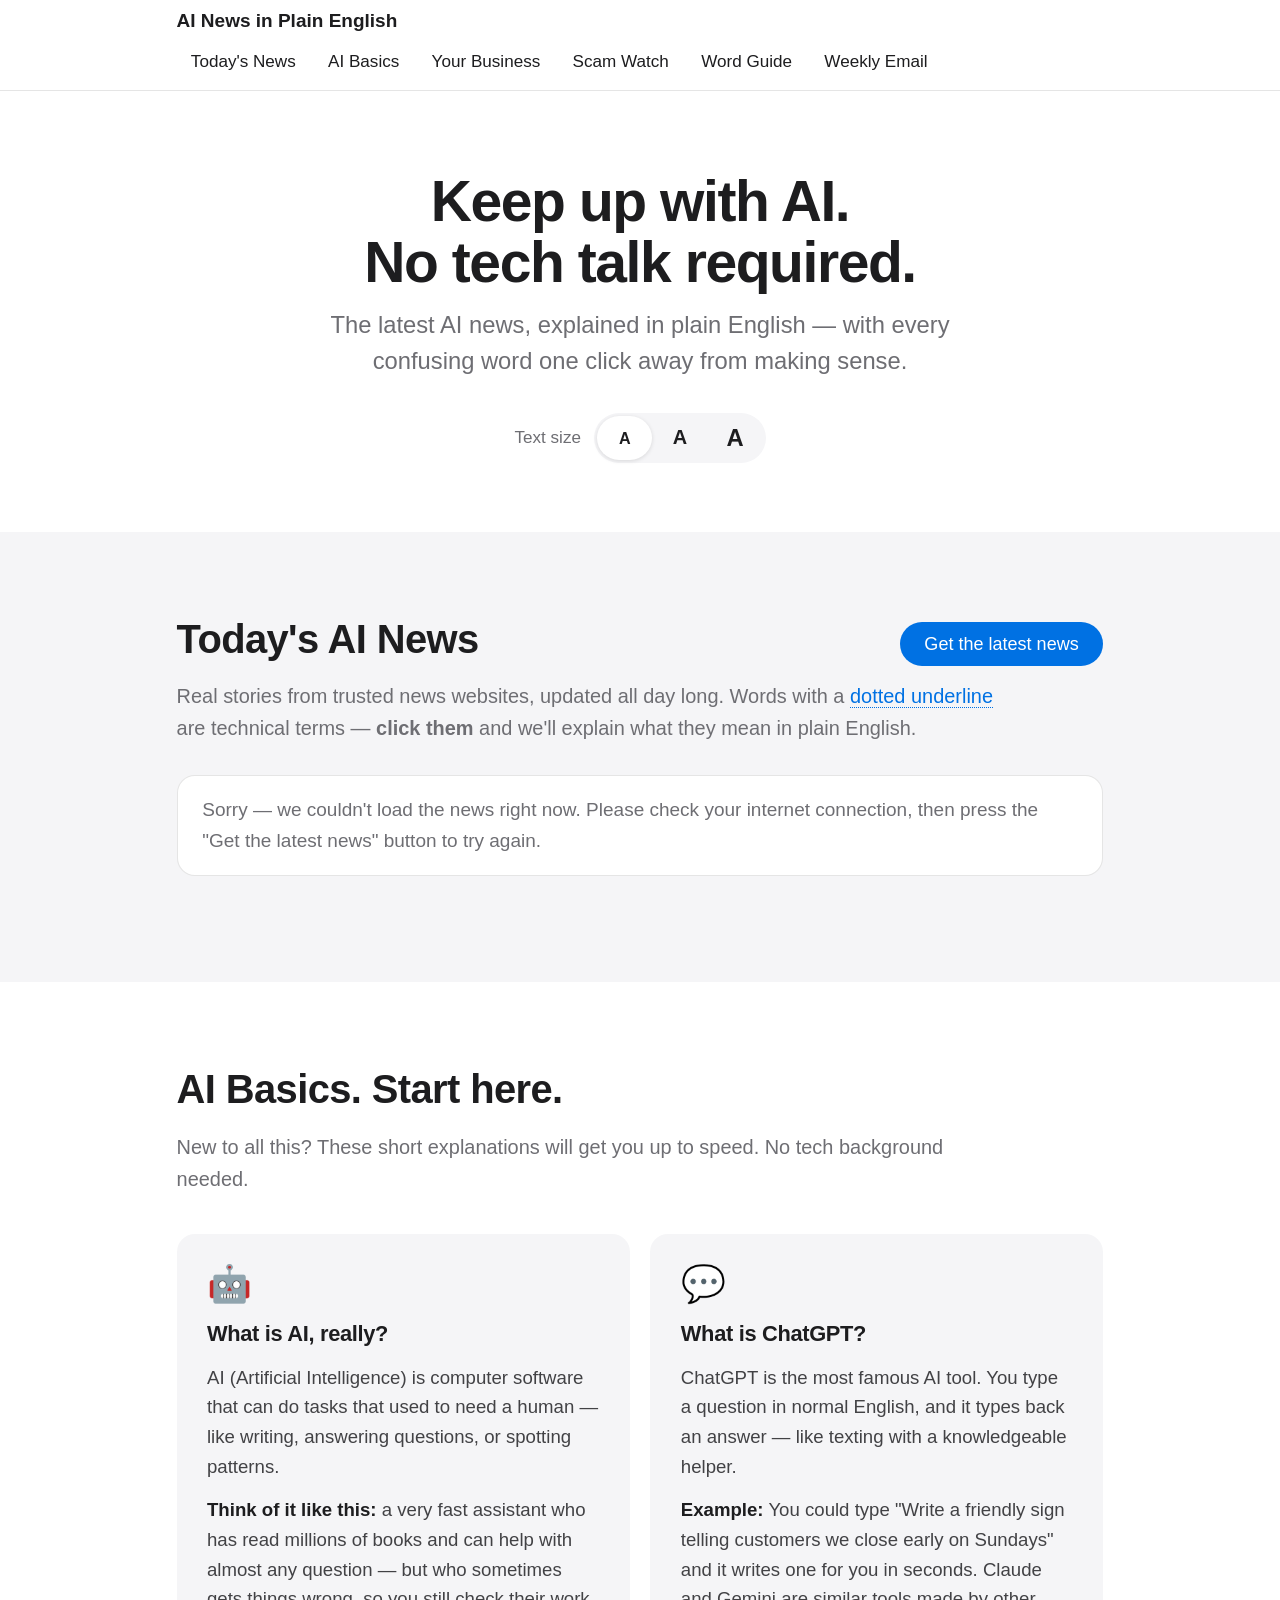
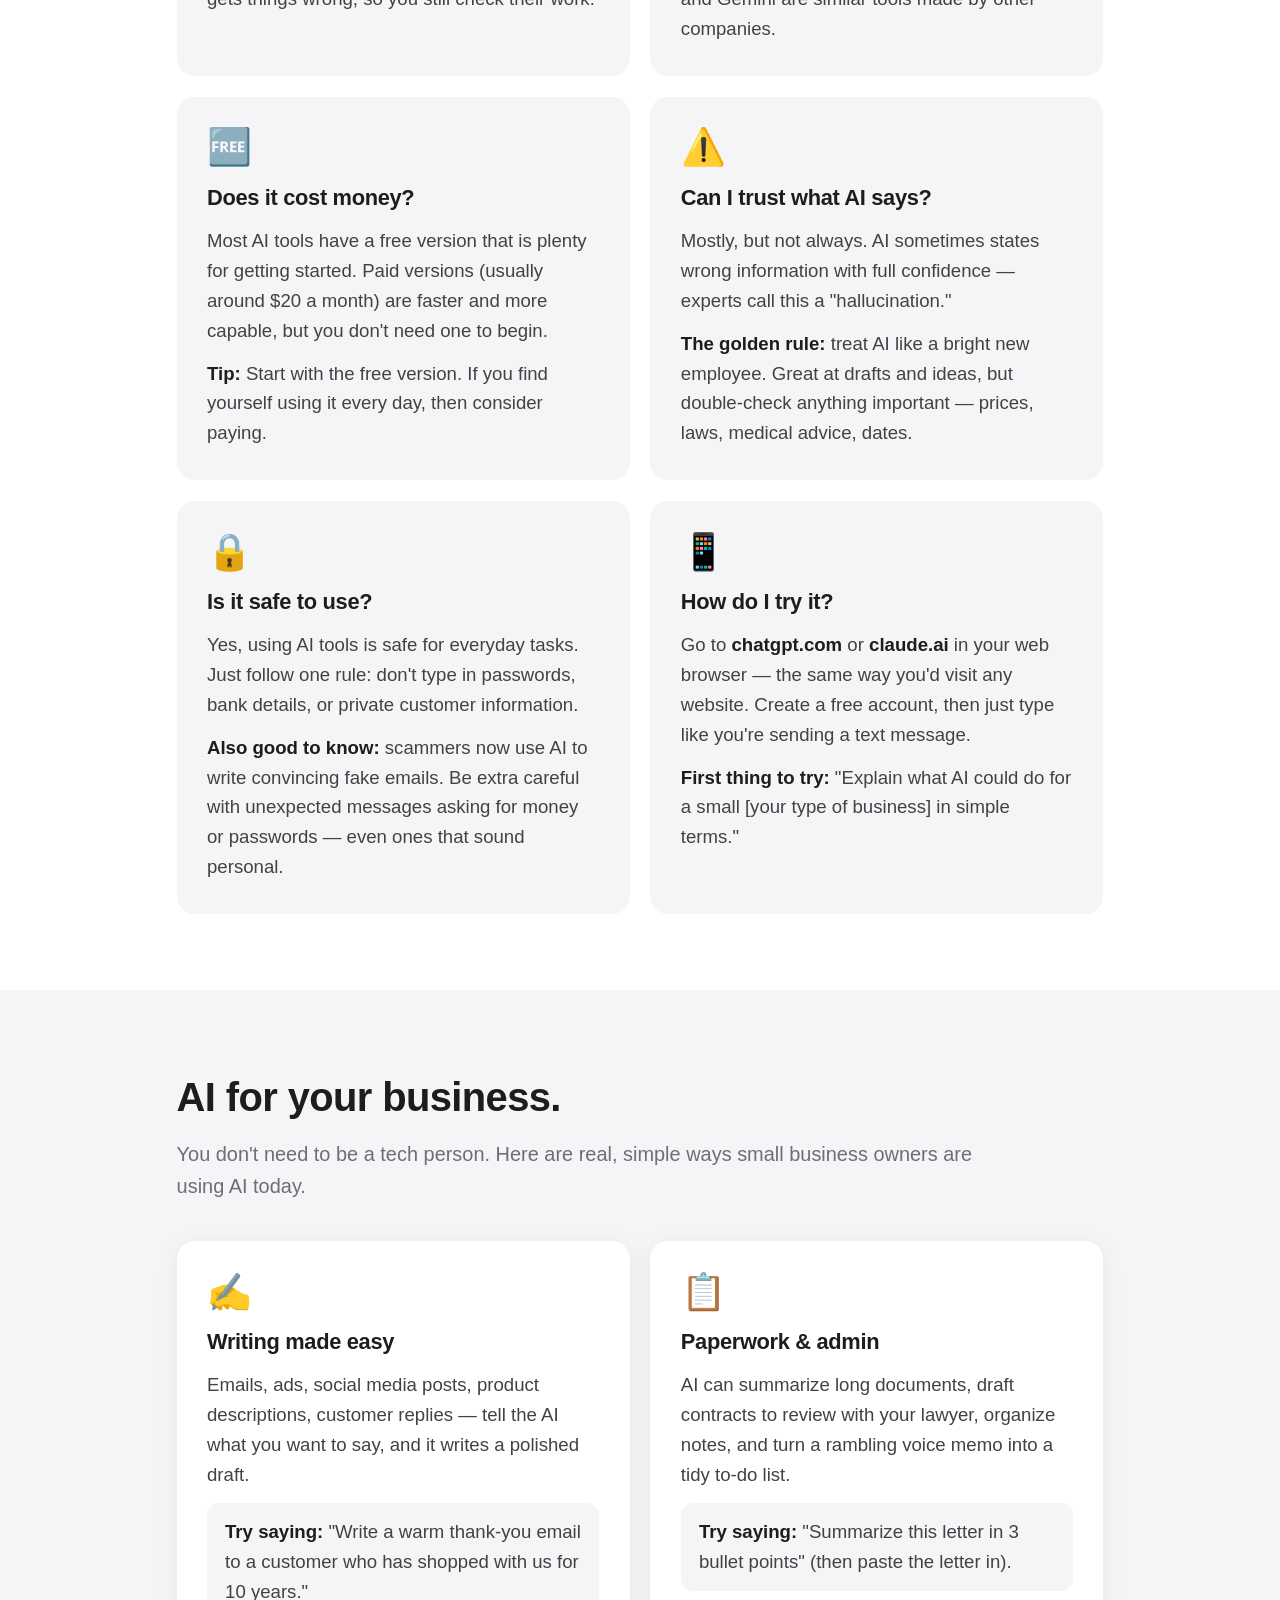
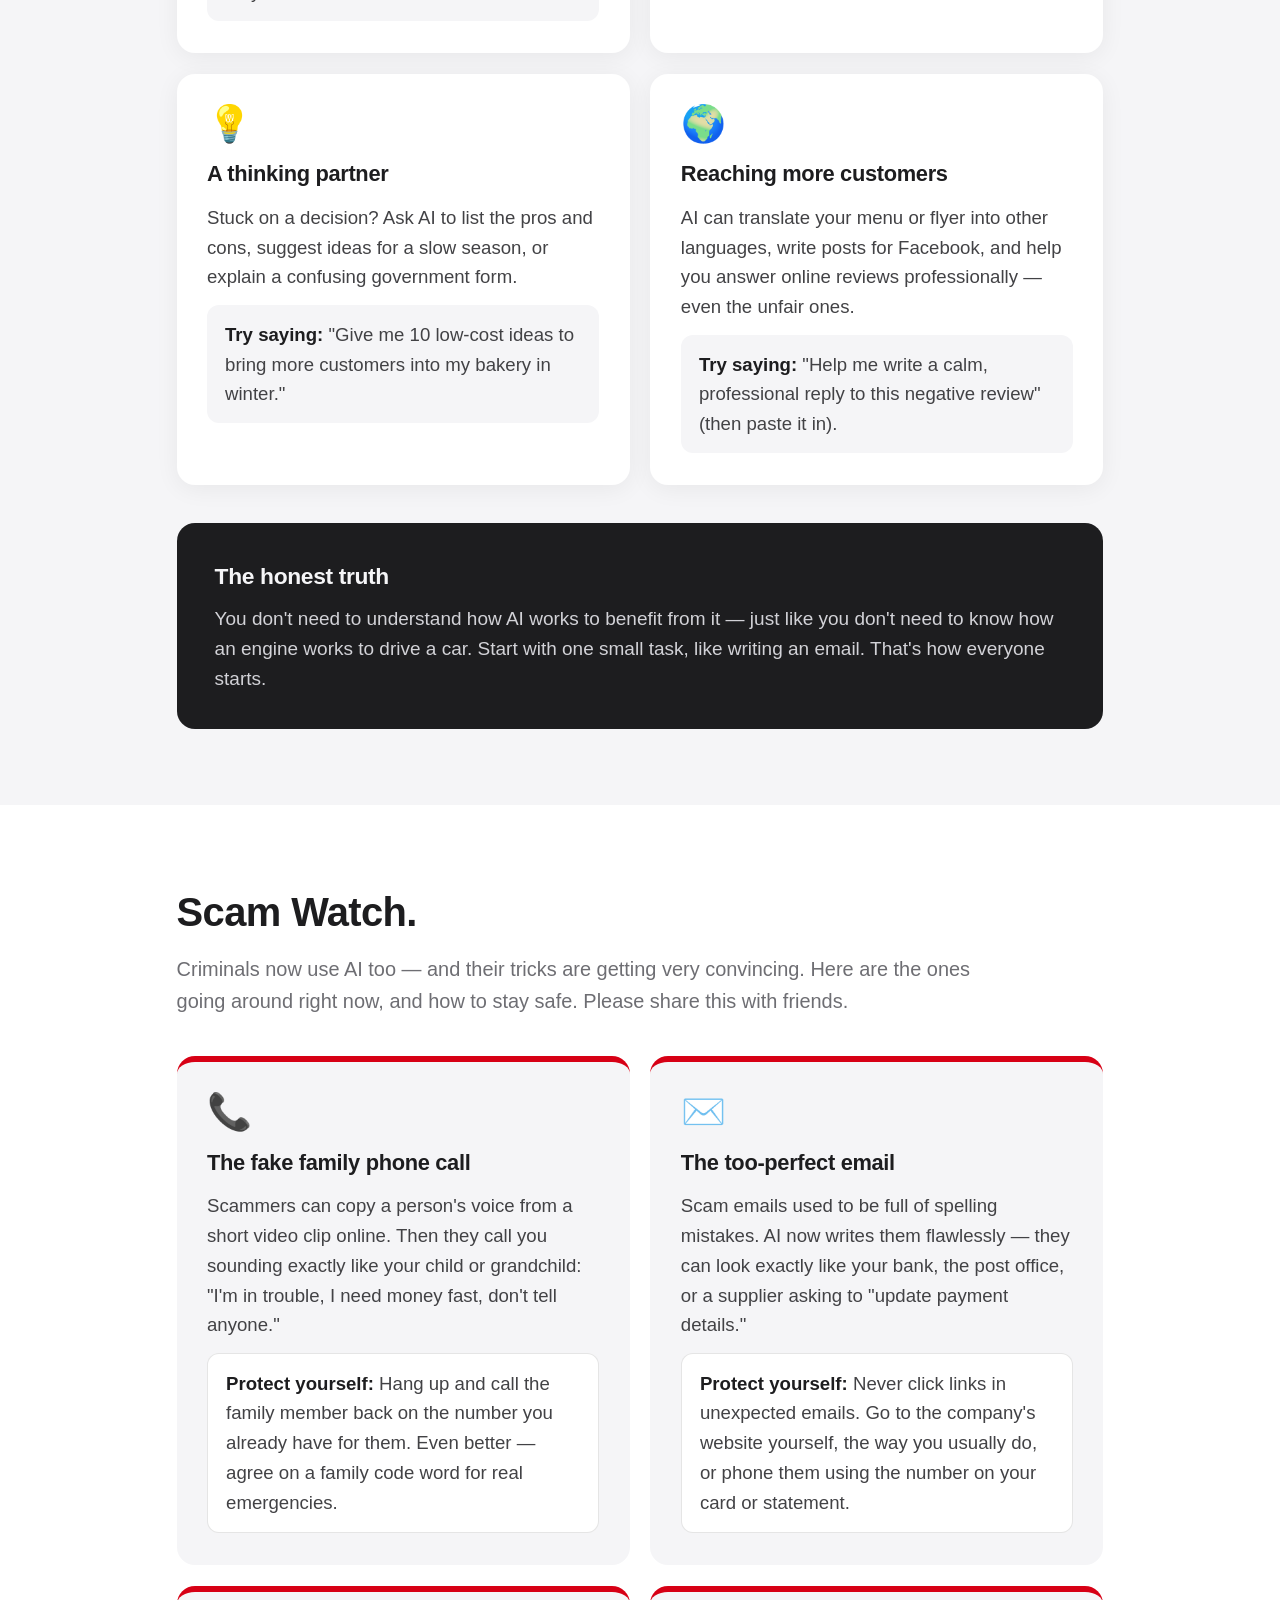
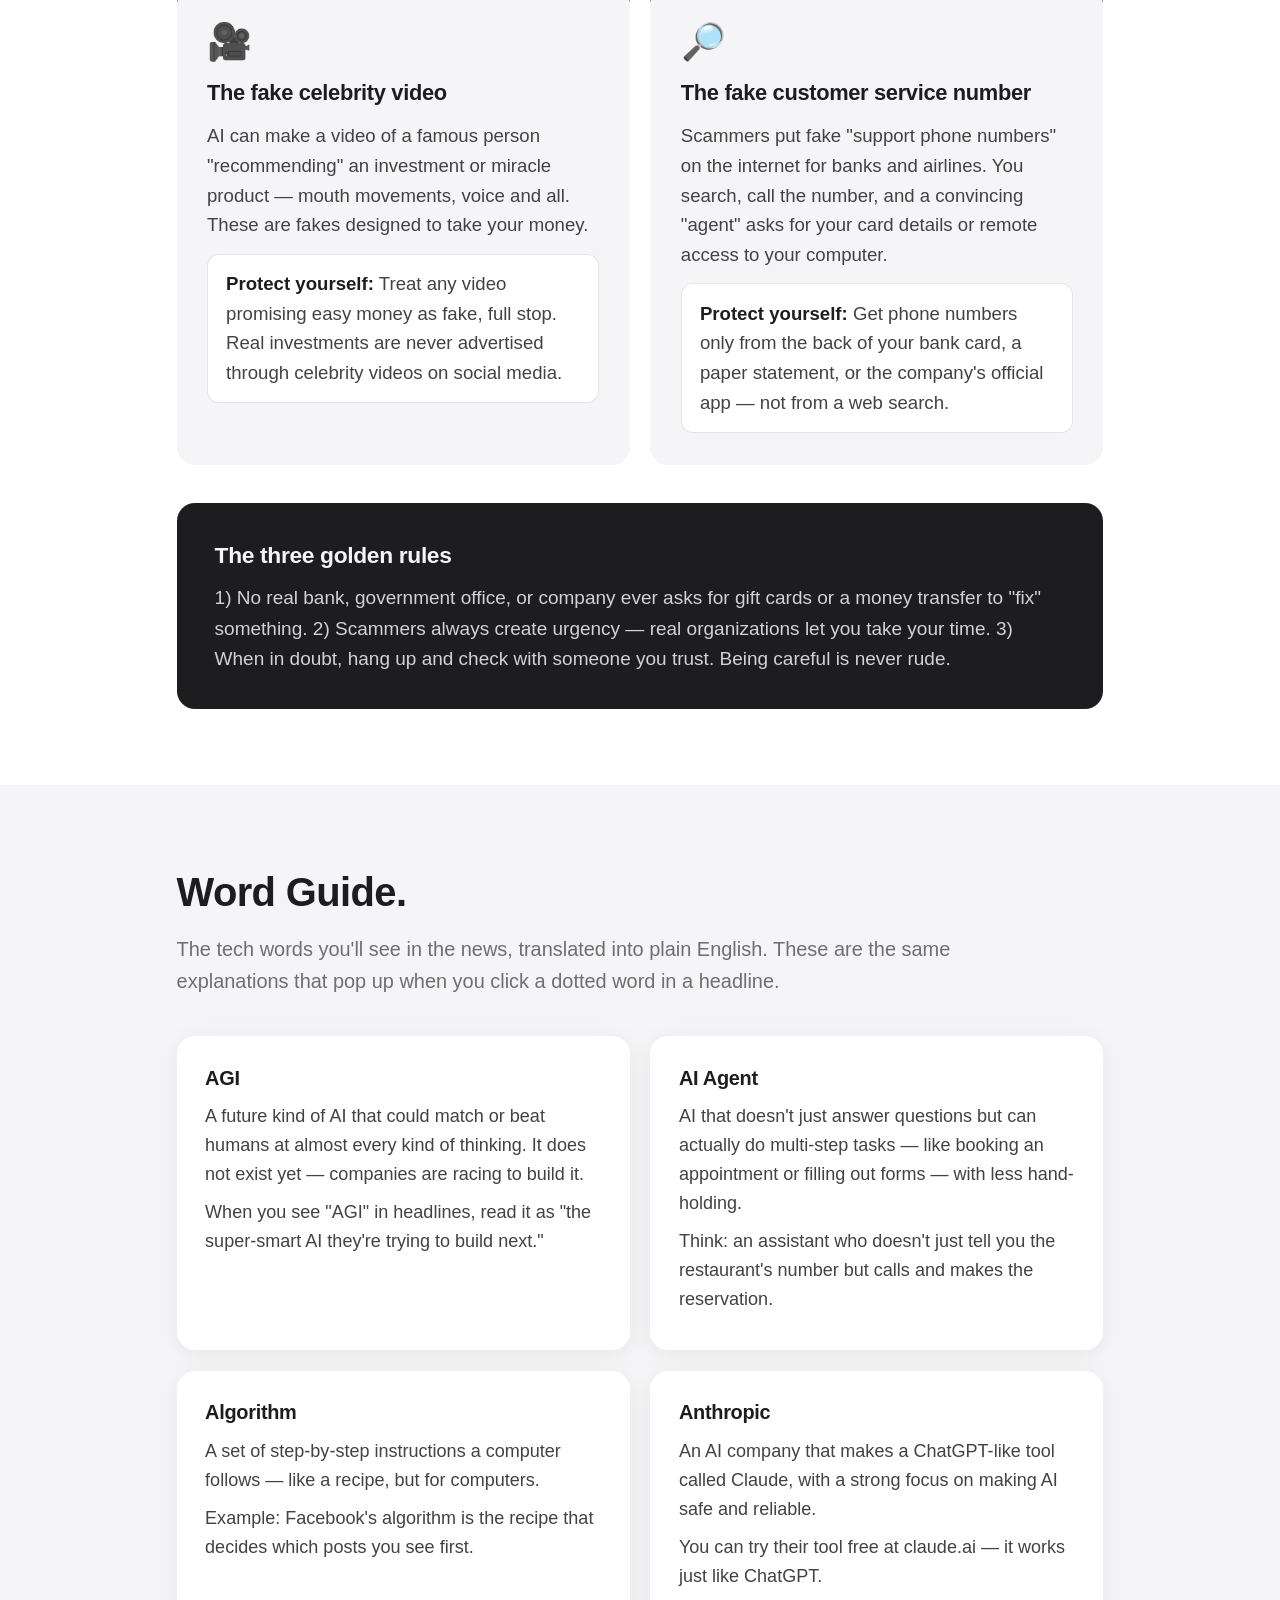
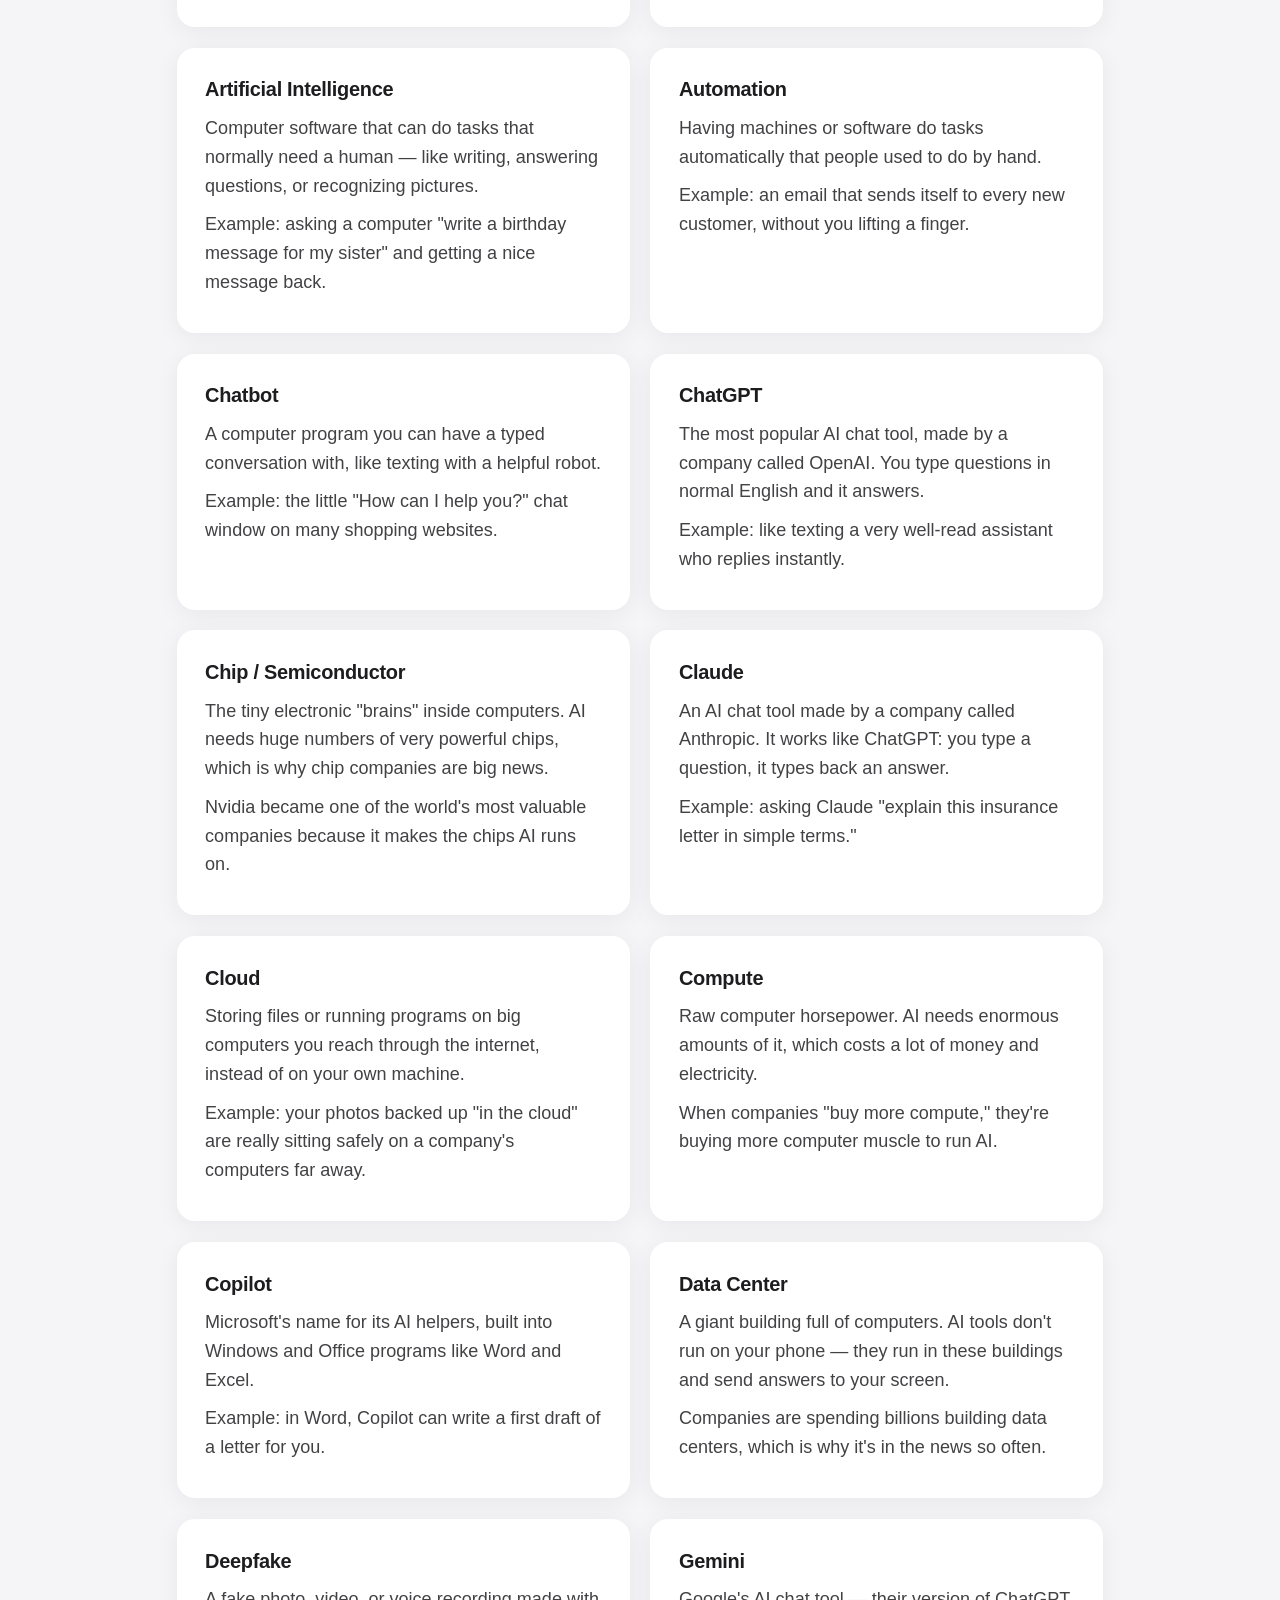
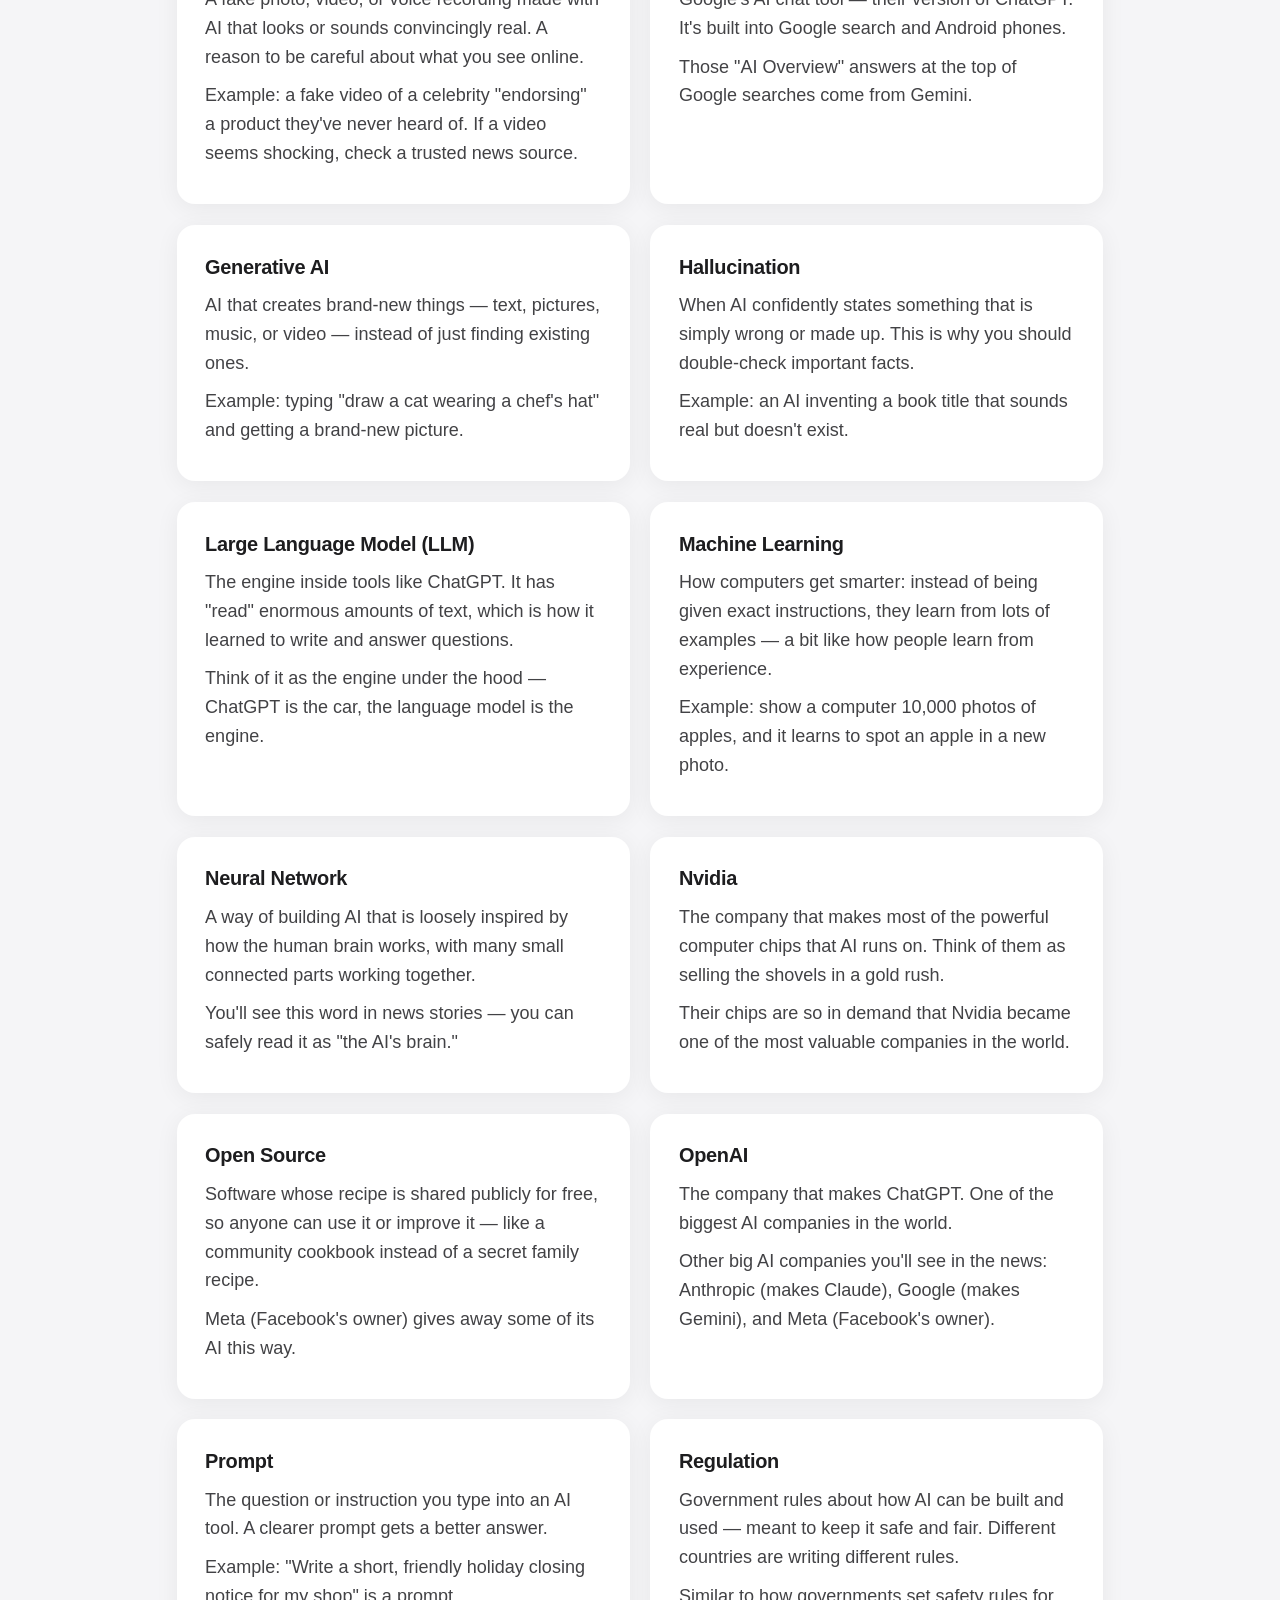
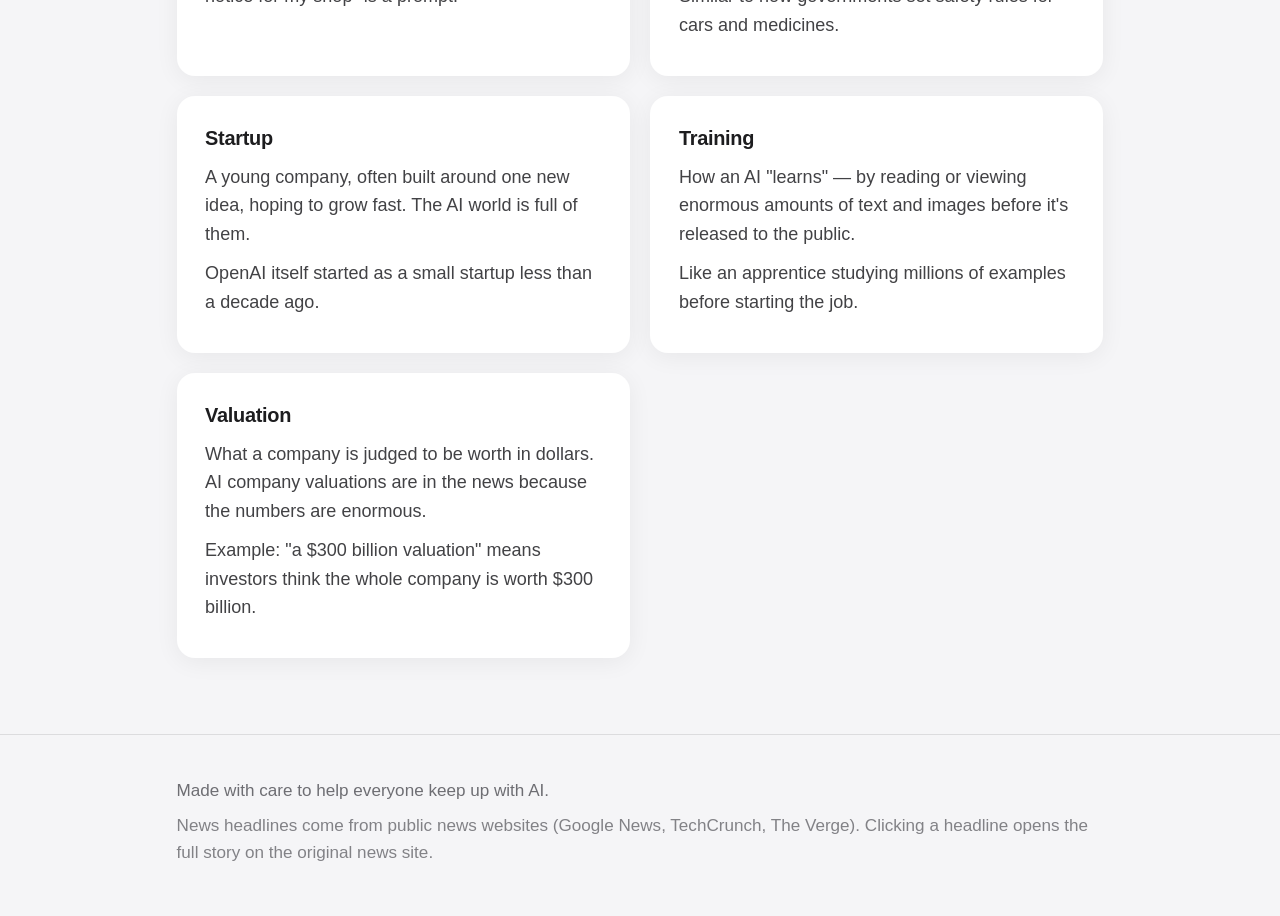
==== index.html @ d705ced8 "AI News in Plain English — initial site Plain-English AI news site for non-technical readers: live h" ====
<!DOCTYPE html>
<html lang="en">
<head>
  <meta charset="UTF-8">
  <meta name="viewport" content="width=device-width, initial-scale=1.0">
  <title>AI News in Plain English</title>
  <meta name="description" content="The latest AI news explained in simple, everyday language — made for people who are new to technology.">
  <meta name="theme-color" content="#0071e3">
  <link rel="manifest" href="manifest.json">
  <link rel="apple-touch-icon" href="icon-180.png">
  <link rel="icon" type="image/png" href="icon-192.png">
  <link rel="stylesheet" href="styles.css">
</head>
<body>

  <nav class="site-nav" aria-label="Main sections">
    <div class="container nav-inner">
      <a class="nav-brand" href="index.html">AI News in Plain English</a>
      <div class="nav-links">
        <a href="#news">Today's News</a>
        <a href="#basics">AI Basics</a>
        <a href="#business">Your Business</a>
        <a href="#scams">Scam Watch</a>
        <a href="#glossary">Word Guide</a>
        <a href="digest.html">Weekly Email</a>
      </div>
    </div>
  </nav>

  <header class="hero">
    <div class="container">
      <h1>Keep up with AI.<br>No tech talk required.</h1>
      <p class="hero-sub">The latest AI news, explained in plain English — with every confusing word one click away from making sense.</p>
      <div class="text-size-control" role="group" aria-label="Text size">
        <span class="text-size-label">Text size</span>
        <span class="size-segment">
          <button type="button" data-size="normal" class="size-btn active">A</button>
          <button type="button" data-size="large" class="size-btn size-btn-large">A</button>
          <button type="button" data-size="xlarge" class="size-btn size-btn-xlarge">A</button>
        </span>
      </div>
    </div>
  </header>

  <main>

    <!-- ===================== NEWS ===================== -->
    <section id="news" class="section section-alt">
      <div class="container">
        <div class="section-heading">
          <h2>Today's AI News</h2>
          <button type="button" id="refresh-btn" class="btn">Get the latest news</button>
        </div>
        <p class="section-intro">
          Real stories from trusted news websites, updated all day long.
          Words with a <span class="jargon-demo">dotted&nbsp;underline</span> are technical terms —
          <strong>click them</strong> and we'll explain what they mean in plain English.
        </p>
        <div id="category-filters" class="filter-bar" hidden>
          <span class="filter-label">Show me:</span>
          <button type="button" data-cat="all" class="filter-btn active">Everything</button>
          <button type="button" data-cat="business" class="filter-btn">Money &amp; Business</button>
          <button type="button" data-cat="gadgets" class="filter-btn">Gadgets &amp; Apps</button>
          <button type="button" data-cat="safety" class="filter-btn">Safety &amp; Rules</button>
        </div>
        <div id="news-status" class="news-status">Loading the latest news for you…</div>
        <div id="news-list" class="news-list"></div>
        <p id="filter-empty" class="filter-empty" hidden>No stories in this group right now — check back later, or press "Everything".</p>
      </div>
    </section>

    <!-- ===================== BASICS ===================== -->
    <section id="basics" class="section">
      <div class="container">
        <h2>AI Basics. Start here.</h2>
        <p class="section-intro">New to all this? These short explanations will get you up to speed. No tech background needed.</p>
        <div class="card-grid">

          <article class="card">
            <div class="card-icon">🤖</div>
            <h3>What is AI, really?</h3>
            <p>AI (Artificial Intelligence) is computer software that can do tasks that used to need a human — like writing, answering questions, or spotting patterns.</p>
            <p><strong>Think of it like this:</strong> a very fast assistant who has read millions of books and can help with almost any question — but who sometimes gets things wrong, so you still check their work.</p>
          </article>

          <article class="card">
            <div class="card-icon">💬</div>
            <h3>What is ChatGPT?</h3>
            <p>ChatGPT is the most famous AI tool. You type a question in normal English, and it types back an answer — like texting with a knowledgeable helper.</p>
            <p><strong>Example:</strong> You could type "Write a friendly sign telling customers we close early on Sundays" and it writes one for you in seconds. Claude and Gemini are similar tools made by other companies.</p>
          </article>

          <article class="card">
            <div class="card-icon">🆓</div>
            <h3>Does it cost money?</h3>
            <p>Most AI tools have a free version that is plenty for getting started. Paid versions (usually around $20 a month) are faster and more capable, but you don't need one to begin.</p>
            <p><strong>Tip:</strong> Start with the free version. If you find yourself using it every day, then consider paying.</p>
          </article>

          <article class="card">
            <div class="card-icon">⚠️</div>
            <h3>Can I trust what AI says?</h3>
            <p>Mostly, but not always. AI sometimes states wrong information with full confidence — experts call this a "hallucination."</p>
            <p><strong>The golden rule:</strong> treat AI like a bright new employee. Great at drafts and ideas, but double-check anything important — prices, laws, medical advice, dates.</p>
          </article>

          <article class="card">
            <div class="card-icon">🔒</div>
            <h3>Is it safe to use?</h3>
            <p>Yes, using AI tools is safe for everyday tasks. Just follow one rule: don't type in passwords, bank details, or private customer information.</p>
            <p><strong>Also good to know:</strong> scammers now use AI to write convincing fake emails. Be extra careful with unexpected messages asking for money or passwords — even ones that sound personal.</p>
          </article>

          <article class="card">
            <div class="card-icon">📱</div>
            <h3>How do I try it?</h3>
            <p>Go to <strong>chatgpt.com</strong> or <strong>claude.ai</strong> in your web browser — the same way you'd visit any website. Create a free account, then just type like you're sending a text message.</p>
            <p><strong>First thing to try:</strong> "Explain what AI could do for a small [your type of business] in simple terms."</p>
          </article>

        </div>
      </div>
    </section>

    <!-- ===================== BUSINESS ===================== -->
    <section id="business" class="section section-alt">
      <div class="container">
        <h2>AI for your business.</h2>
        <p class="section-intro">You don't need to be a tech person. Here are real, simple ways small business owners are using AI today.</p>
        <div class="card-grid">

          <article class="card">
            <div class="card-icon">✍️</div>
            <h3>Writing made easy</h3>
            <p>Emails, ads, social media posts, product descriptions, customer replies — tell the AI what you want to say, and it writes a polished draft.</p>
            <p class="try-it"><strong>Try saying:</strong> "Write a warm thank-you email to a customer who has shopped with us for 10 years."</p>
          </article>

          <article class="card">
            <div class="card-icon">📋</div>
            <h3>Paperwork &amp; admin</h3>
            <p>AI can summarize long documents, draft contracts to review with your lawyer, organize notes, and turn a rambling voice memo into a tidy to-do list.</p>
            <p class="try-it"><strong>Try saying:</strong> "Summarize this letter in 3 bullet points" (then paste the letter in).</p>
          </article>

          <article class="card">
            <div class="card-icon">💡</div>
            <h3>A thinking partner</h3>
            <p>Stuck on a decision? Ask AI to list the pros and cons, suggest ideas for a slow season, or explain a confusing government form.</p>
            <p class="try-it"><strong>Try saying:</strong> "Give me 10 low-cost ideas to bring more customers into my bakery in winter."</p>
          </article>

          <article class="card">
            <div class="card-icon">🌍</div>
            <h3>Reaching more customers</h3>
            <p>AI can translate your menu or flyer into other languages, write posts for Facebook, and help you answer online reviews professionally — even the unfair ones.</p>
            <p class="try-it"><strong>Try saying:</strong> "Help me write a calm, professional reply to this negative review" (then paste it in).</p>
          </article>

        </div>
        <div class="callout">
          <h3>The honest truth</h3>
          <p>You don't need to understand how AI works to benefit from it — just like you don't need to know how an engine works to drive a car. Start with one small task, like writing an email. That's how everyone starts.</p>
        </div>
      </div>
    </section>

    <!-- ===================== SCAM WATCH ===================== -->
    <section id="scams" class="section">
      <div class="container">
        <h2>Scam Watch.</h2>
        <p class="section-intro">Criminals now use AI too — and their tricks are getting very convincing. Here are the ones going around right now, and how to stay safe. Please share this with friends.</p>
        <div class="card-grid">

          <article class="card card-scam">
            <div class="card-icon">📞</div>
            <h3>The fake family phone call</h3>
            <p>Scammers can copy a person's voice from a short video clip online. Then they call you sounding exactly like your child or grandchild: "I'm in trouble, I need money fast, don't tell anyone."</p>
            <p class="try-it"><strong>Protect yourself:</strong> Hang up and call the family member back on the number you already have for them. Even better — agree on a family code word for real emergencies.</p>
          </article>

          <article class="card card-scam">
            <div class="card-icon">✉️</div>
            <h3>The too-perfect email</h3>
            <p>Scam emails used to be full of spelling mistakes. AI now writes them flawlessly — they can look exactly like your bank, the post office, or a supplier asking to "update payment details."</p>
            <p class="try-it"><strong>Protect yourself:</strong> Never click links in unexpected emails. Go to the company's website yourself, the way you usually do, or phone them using the number on your card or statement.</p>
          </article>

          <article class="card card-scam">
            <div class="card-icon">🎥</div>
            <h3>The fake celebrity video</h3>
            <p>AI can make a video of a famous person "recommending" an investment or miracle product — mouth movements, voice and all. These are fakes designed to take your money.</p>
            <p class="try-it"><strong>Protect yourself:</strong> Treat any video promising easy money as fake, full stop. Real investments are never advertised through celebrity videos on social media.</p>
          </article>

          <article class="card card-scam">
            <div class="card-icon">🔎</div>
            <h3>The fake customer service number</h3>
            <p>Scammers put fake "support phone numbers" on the internet for banks and airlines. You search, call the number, and a convincing "agent" asks for your card details or remote access to your computer.</p>
            <p class="try-it"><strong>Protect yourself:</strong> Get phone numbers only from the back of your bank card, a paper statement, or the company's official app — not from a web search.</p>
          </article>

        </div>
        <div class="callout">
          <h3>The three golden rules</h3>
          <p>1) No real bank, government office, or company ever asks for gift cards or a money transfer to "fix" something. 2) Scammers always create urgency — real organizations let you take your time. 3) When in doubt, hang up and check with someone you trust. Being careful is never rude.</p>
        </div>
      </div>
    </section>

    <!-- ===================== GLOSSARY ===================== -->
    <section id="glossary" class="section section-alt">
      <div class="container">
        <h2>Word Guide.</h2>
        <p class="section-intro">The tech words you'll see in the news, translated into plain English. These are the same explanations that pop up when you click a dotted word in a headline.</p>
        <div id="glossary-list" class="glossary-list"></div>
      </div>
    </section>

  </main>

  <footer class="site-footer">
    <div class="container">
      <p>Made with care to help everyone keep up with AI.</p>
      <p class="footer-note">News headlines come from public news websites (Google News, TechCrunch, The Verge). Clicking a headline opens the full story on the original news site.</p>
    </div>
  </footer>

  <!-- Popup for jargon explanations -->
  <div id="jargon-popup" class="jargon-popup" hidden>
    <div class="jargon-popup-box" role="dialog" aria-modal="true" aria-labelledby="jargon-popup-term">
      <button type="button" class="jargon-popup-close" aria-label="Close explanation">Close</button>
      <h3 id="jargon-popup-term"></h3>
      <p id="jargon-popup-meaning"></p>
      <p id="jargon-popup-example" class="jargon-popup-example"></p>
    </div>
  </div>

  <script src="app.js"></script>
</body>
</html>
---- styles.css ----
/* ============================================================
   AI News in Plain English — Apple-inspired minimal design
   ============================================================ */

:root {
  --ink: #1d1d1f;
  --ink-2: #6e6e73;
  --bg: #ffffff;
  --bg-soft: #f5f5f7;
  --accent: #0071e3;
  --accent-dark: #0060bf;
  --hairline: rgba(0, 0, 0, 0.1);
  --radius: 18px;
  --shadow: 0 4px 24px rgba(0, 0, 0, 0.06);
}

* { box-sizing: border-box; }

html { font-size: 19px; scroll-behavior: smooth; scroll-padding-top: 80px; }
html[data-size="large"] { font-size: 22px; }
html[data-size="xlarge"] { font-size: 25px; }

body {
  margin: 0;
  font-family: -apple-system, BlinkMacSystemFont, "SF Pro Text", "Helvetica Neue", Helvetica, Arial, sans-serif;
  color: var(--ink);
  background: var(--bg);
  line-height: 1.6;
  -webkit-font-smoothing: antialiased;
}

.container { max-width: 980px; margin: 0 auto; padding: 0 1.4rem; }

a { color: var(--accent); text-decoration: none; }
a:hover { text-decoration: underline; }

h1, h2, h3 { letter-spacing: -0.015em; }

/* ============ Top nav (frosted glass) ============ */
.site-nav {
  position: sticky;
  top: 0;
  z-index: 20;
  background: rgba(255, 255, 255, 0.78);
  -webkit-backdrop-filter: saturate(180%) blur(20px);
  backdrop-filter: saturate(180%) blur(20px);
  border-bottom: 1px solid var(--hairline);
}
.nav-inner {
  display: flex;
  align-items: center;
  justify-content: space-between;
  flex-wrap: wrap;
  gap: 0.2rem 1rem;
  min-height: 56px;
  padding-top: 0.3rem;
  padding-bottom: 0.3rem;
}
.nav-brand {
  font-weight: 700;
  font-size: 1rem;
  color: var(--ink);
}
.nav-brand:hover { text-decoration: none; }
.nav-links { display: flex; flex-wrap: wrap; gap: 0.2rem; }
.nav-links a {
  display: block;
  padding: 0.45rem 0.75rem;
  border-radius: 980px;
  color: var(--ink);
  font-size: 0.9rem;
}
.nav-links a:hover { background: var(--bg-soft); text-decoration: none; }

/* ============ Hero ============ */
.hero {
  text-align: center;
  padding: 4.2rem 0 3.6rem;
}
.hero h1 {
  margin: 0 0 0.7rem;
  font-size: 3rem;
  font-weight: 700;
  letter-spacing: -0.025em;
  line-height: 1.08;
}
.hero .hero-sub {
  margin: 0 auto;
  max-width: 34rem;
  font-size: 1.25rem;
  color: var(--ink-2);
  line-height: 1.5;
}

/* Text size — segmented control */
.text-size-control {
  display: inline-flex;
  align-items: center;
  gap: 0.7rem;
  margin-top: 1.8rem;
}
.text-size-label { color: var(--ink-2); font-size: 0.9rem; }
.size-segment {
  display: inline-flex;
  background: var(--bg-soft);
  border-radius: 980px;
  padding: 3px;
}
.size-btn {
  border: none;
  background: transparent;
  color: var(--ink);
  font-weight: 600;
  cursor: pointer;
  border-radius: 980px;
  min-width: 2.9rem;
  padding: 0.3rem 0.7rem;
  font-size: 0.85rem;
  line-height: 1.4;
  transition: background 0.2s;
}
.size-btn-large { font-size: 1.05rem; }
.size-btn-xlarge { font-size: 1.25rem; }
.size-btn.active {
  background: #fff;
  box-shadow: 0 1px 4px rgba(0, 0, 0, 0.12);
}

/* ============ Sections ============ */
.section { padding: 4rem 0; }
.section-alt { background: var(--bg-soft); }
.section h2 {
  font-size: 2.1rem;
  font-weight: 700;
  margin: 0 0 0.5rem;
}
.section-intro {
  max-width: 44rem;
  margin-top: 0;
  margin-bottom: 0;
  color: var(--ink-2);
  font-size: 1.05rem;
}

.section-heading {
  display: flex;
  flex-wrap: wrap;
  align-items: center;
  justify-content: space-between;
  gap: 0.8rem;
}

/* Pill buttons */
.btn {
  display: inline-block;
  background: var(--accent);
  color: #fff;
  border: none;
  border-radius: 980px;
  padding: 0.6rem 1.3rem;
  font-size: 0.95rem;
  font-weight: 500;
  cursor: pointer;
  transition: background 0.2s;
}
.btn:hover { background: var(--accent-dark); text-decoration: none; }
.btn-secondary {
  background: var(--bg-soft);
  color: var(--accent);
}
.btn-secondary:hover { background: #e8e8ed; }

/* ============ News ============ */
.news-status {
  margin-top: 1.6rem;
  background: #fff;
  border: 1px solid var(--hairline);
  border-radius: var(--radius);
  padding: 1rem 1.3rem;
  color: var(--ink-2);
  font-size: 1rem;
}
.news-status[hidden] { display: none; }

.news-list { display: flex; flex-direction: column; gap: 1rem; margin-top: 1.6rem; }

.news-item {
  background: #fff;
  border-radius: var(--radius);
  padding: 1.5rem 1.7rem;
  box-shadow: var(--shadow);
  transition: transform 0.2s ease, box-shadow 0.2s ease;
}
.news-item:hover {
  transform: translateY(-2px);
  box-shadow: 0 8px 32px rgba(0, 0, 0, 0.09);
}
.news-item h3 { margin: 0 0 0.35rem; font-size: 1.2rem; font-weight: 600; line-height: 1.35; }
.news-item h3 a { color: var(--ink); }
.news-item h3 a:hover { color: var(--accent); text-decoration: none; }
.news-meta {
  font-size: 0.85rem;
  color: var(--ink-2);
  margin: 0 0 0.5rem;
}
.news-summary { margin: 0; color: #424245; font-size: 0.98rem; }
.news-readmore {
  display: inline-block;
  margin-top: 0.7rem;
  font-weight: 500;
  font-size: 0.95rem;
}
.why-matters {
  margin: 0.7rem 0 0;
  background: var(--bg-soft);
  border-radius: 12px;
  padding: 0.75rem 0.95rem;
  font-size: 0.95rem;
  color: #424245;
}
.why-matters strong { color: var(--ink); }

.news-actions {
  display: flex;
  flex-wrap: wrap;
  align-items: center;
  gap: 0.5rem 1.1rem;
  margin-top: 0.7rem;
}
.news-actions .news-readmore { margin-top: 0; }
.listen-btn {
  background: var(--bg-soft);
  border: none;
  border-radius: 980px;
  padding: 0.4rem 0.95rem;
  font-size: 0.9rem;
  font-weight: 500;
  color: var(--ink);
  cursor: pointer;
}
.listen-btn:hover { background: #e8e8ed; }
.listen-btn.speaking { background: var(--accent); color: #fff; }

/* Category filter bar */
.filter-bar {
  display: flex;
  flex-wrap: wrap;
  align-items: center;
  gap: 0.5rem;
  margin-top: 1.4rem;
}
.filter-bar[hidden] { display: none; }
.filter-label { color: var(--ink-2); font-size: 0.9rem; margin-right: 0.2rem; }
.filter-btn {
  background: #fff;
  border: 1px solid var(--hairline);
  border-radius: 980px;
  padding: 0.45rem 1rem;
  font-size: 0.9rem;
  font-weight: 500;
  color: var(--ink);
  cursor: pointer;
  transition: background 0.15s;
}
.filter-btn:hover { background: #e8e8ed; }
.filter-btn.active {
  background: var(--accent);
  border-color: var(--accent);
  color: #fff;
}
.filter-empty {
  margin-top: 1.2rem;
  color: var(--ink-2);
  background: #fff;
  border: 1px solid var(--hairline);
  border-radius: var(--radius);
  padding: 1rem 1.3rem;
}

/* Scam Watch */
.card-scam { border-top: 6px solid #d70015; }
.section-alt .glossary-item { background: #fff; box-shadow: var(--shadow); }

/* Jargon terms inside text */
.jargon-term, .jargon-demo {
  background: none;
  border: none;
  border-bottom: 1.5px dotted var(--accent);
  padding: 0;
  font: inherit;
  color: var(--accent);
  cursor: pointer;
  border-radius: 0;
}
.jargon-term:hover, .jargon-demo:hover { background: rgba(0, 113, 227, 0.08); }

/* ============ Cards (gray feature tiles) ============ */
.card-grid {
  display: grid;
  grid-template-columns: repeat(auto-fit, minmax(300px, 1fr));
  gap: 1.1rem;
  margin-top: 2rem;
}
.card {
  background: var(--bg-soft);
  border-radius: var(--radius);
  padding: 1.7rem 1.6rem;
}
.section-alt .card { background: #fff; box-shadow: var(--shadow); }
.card-icon { font-size: 1.9rem; line-height: 1; margin-bottom: 0.8rem; }
.card h3 { margin: 0 0 0.55rem; font-size: 1.15rem; font-weight: 600; }
.card p { margin: 0 0 0.7rem; color: #424245; font-size: 0.98rem; }
.card p:last-child { margin-bottom: 0; }
.card strong { color: var(--ink); }
.try-it {
  background: #fff;
  border: 1px solid var(--hairline);
  border-radius: 12px;
  padding: 0.75rem 0.95rem;
  font-size: 0.92rem;
}
.section-alt .try-it { background: var(--bg-soft); border: none; }

.callout {
  margin-top: 2rem;
  background: var(--ink);
  color: #f5f5f7;
  border-radius: var(--radius);
  padding: 1.8rem 2rem;
}
.callout h3 { margin: 0 0 0.5rem; font-size: 1.2rem; }
.callout p { margin: 0; color: #d2d2d7; }

/* ============ Glossary ============ */
.glossary-list {
  display: grid;
  grid-template-columns: repeat(auto-fit, minmax(300px, 1fr));
  gap: 1.1rem;
  margin-top: 2rem;
}
.glossary-item {
  background: var(--bg-soft);
  border-radius: var(--radius);
  padding: 1.4rem 1.5rem;
}
.glossary-item h3 { margin: 0 0 0.4rem; font-size: 1.05rem; font-weight: 600; }
.glossary-item p { margin: 0 0 0.5rem; color: #424245; font-size: 0.95rem; }
.glossary-example { font-size: 0.9rem; color: var(--ink-2); margin: 0; }

/* ============ Footer ============ */
.site-footer {
  background: var(--bg-soft);
  border-top: 1px solid var(--hairline);
  padding: 2.2rem 0;
}
.site-footer p { margin: 0 0 0.4rem; color: var(--ink-2); font-size: 0.9rem; }
.footer-note { font-size: 0.82rem; opacity: 0.85; }

/* ============ Jargon popup (sheet style) ============ */
.jargon-popup {
  position: fixed;
  inset: 0;
  background: rgba(0, 0, 0, 0.4);
  -webkit-backdrop-filter: blur(6px);
  backdrop-filter: blur(6px);
  display: flex;
  align-items: center;
  justify-content: center;
  padding: 1rem;
  z-index: 100;
}
.jargon-popup[hidden] { display: none; }
.jargon-popup-box {
  background: #fff;
  border-radius: 22px;
  max-width: 32rem;
  width: 100%;
  padding: 1.9rem 2rem;
  box-shadow: 0 24px 80px rgba(0, 0, 0, 0.25);
}
.jargon-popup-box h3 { margin: 0 0 0.6rem; font-size: 1.45rem; font-weight: 700; }
.jargon-popup-box p { margin: 0 0 0.7rem; color: #424245; }
.jargon-popup-example { color: var(--ink-2); font-size: 0.95rem; }
.jargon-popup-close {
  float: right;
  background: var(--bg-soft);
  border: none;
  border-radius: 980px;
  padding: 0.45rem 1rem;
  font-size: 0.9rem;
  font-weight: 500;
  cursor: pointer;
  color: var(--ink);
}
.jargon-popup-close:hover { background: #e8e8ed; }

/* ============ Digest page ============ */
.digest-steps {
  display: grid;
  grid-template-columns: repeat(auto-fit, minmax(240px, 1fr));
  gap: 1.1rem;
  margin: 2rem 0;
}
.digest-step {
  background: var(--bg-soft);
  border-radius: var(--radius);
  padding: 1.4rem 1.5rem;
}
.digest-step .step-num {
  display: inline-flex;
  align-items: center;
  justify-content: center;
  width: 2rem;
  height: 2rem;
  border-radius: 50%;
  background: var(--accent);
  color: #fff;
  font-weight: 700;
  font-size: 0.95rem;
  margin-bottom: 0.7rem;
}
.digest-step h3 { margin: 0 0 0.4rem; font-size: 1.05rem; }
.digest-step p { margin: 0; color: #424245; font-size: 0.95rem; }

.digest-toolbar {
  display: flex;
  flex-wrap: wrap;
  align-items: center;
  gap: 0.8rem;
  margin: 1.6rem 0;
}
.copy-confirm { color: #1d8a3e; font-weight: 500; font-size: 0.95rem; }

.email-preview {
  background: #fff;
  border: 1px solid var(--hairline);
  border-radius: var(--radius);
  box-shadow: var(--shadow);
  overflow: hidden;
}
.email-preview-header {
  background: var(--bg-soft);
  padding: 1rem 1.6rem;
  border-bottom: 1px solid var(--hairline);
  font-size: 0.95rem;
}
.email-preview-header .subject-line { font-weight: 600; }
.email-preview-body { padding: 2rem 1.9rem; }

/* ============ Small screens ============ */
@media (max-width: 640px) {
  .hero { padding: 3rem 0 2.6rem; }
  .hero h1 { font-size: 2.1rem; }
  .section { padding: 2.8rem 0; }
  .section h2 { font-size: 1.6rem; }
  .news-item { padding: 1.2rem 1.3rem; }
}
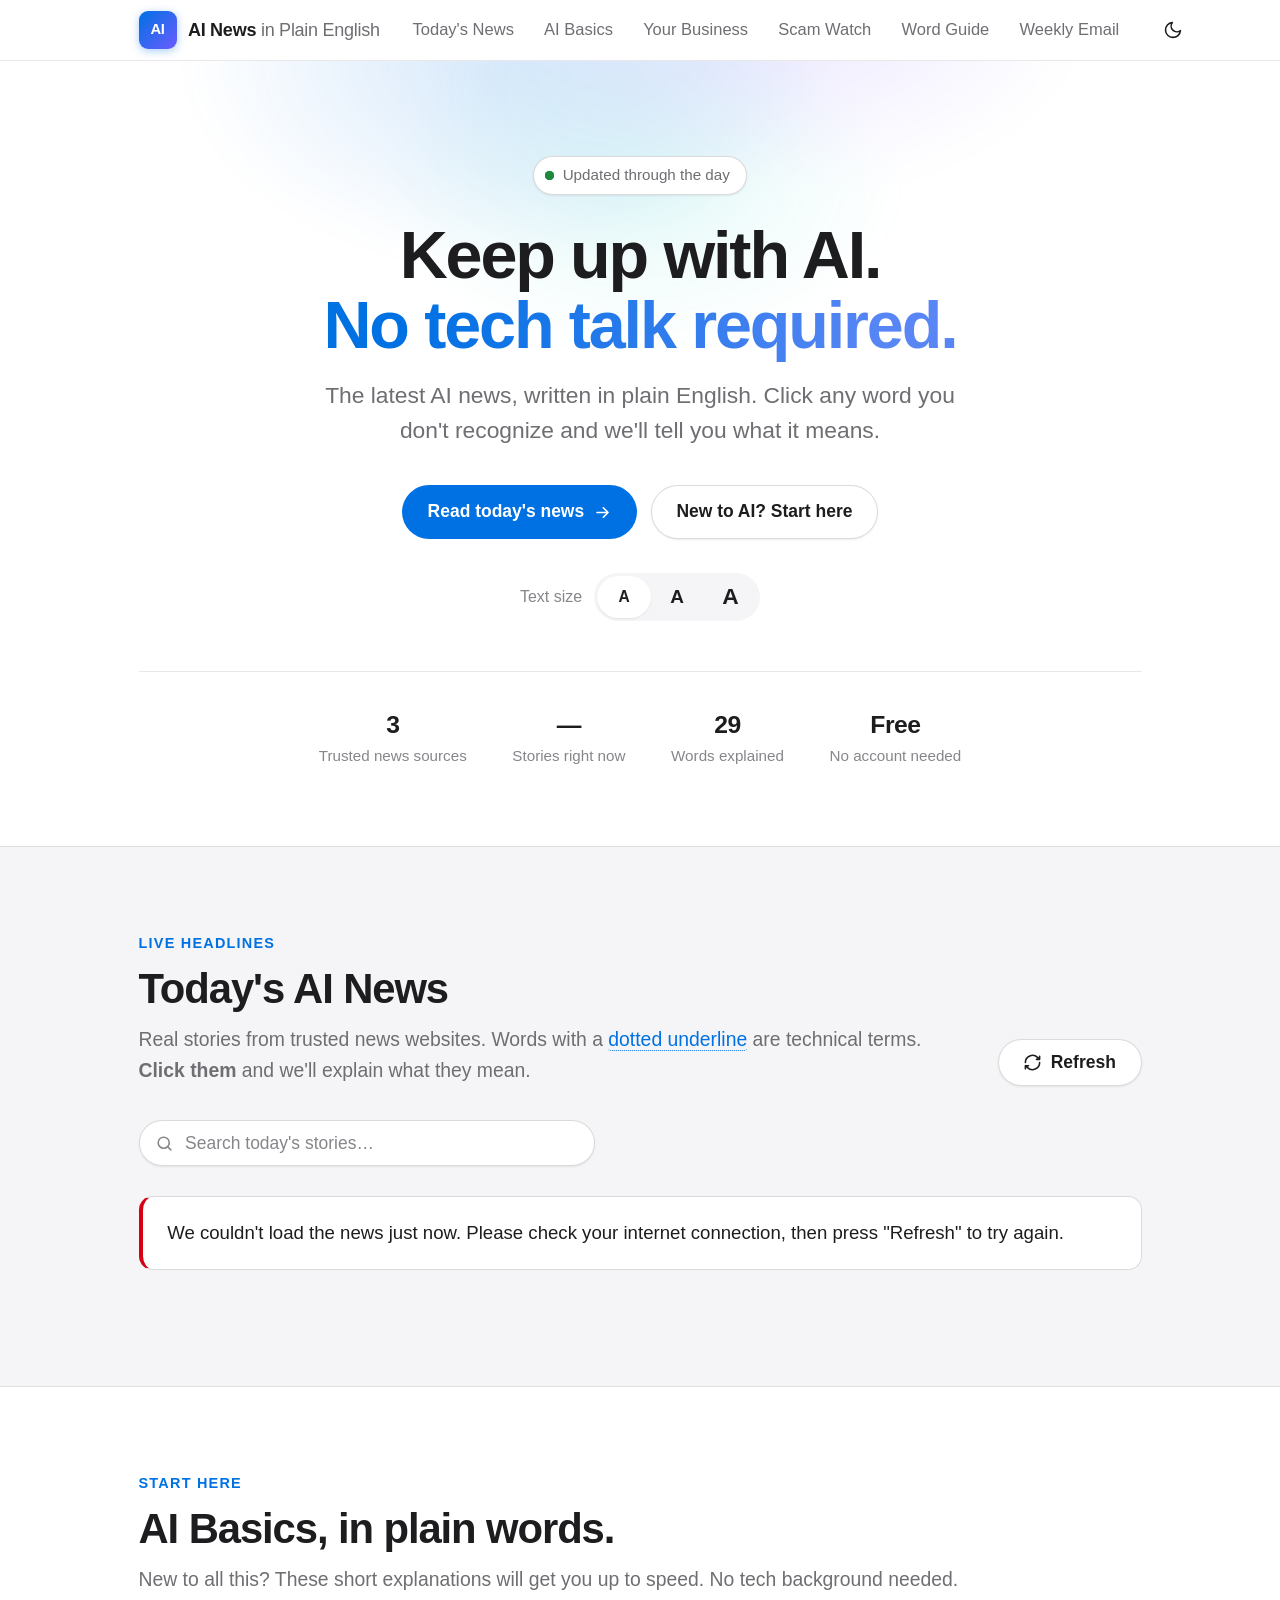
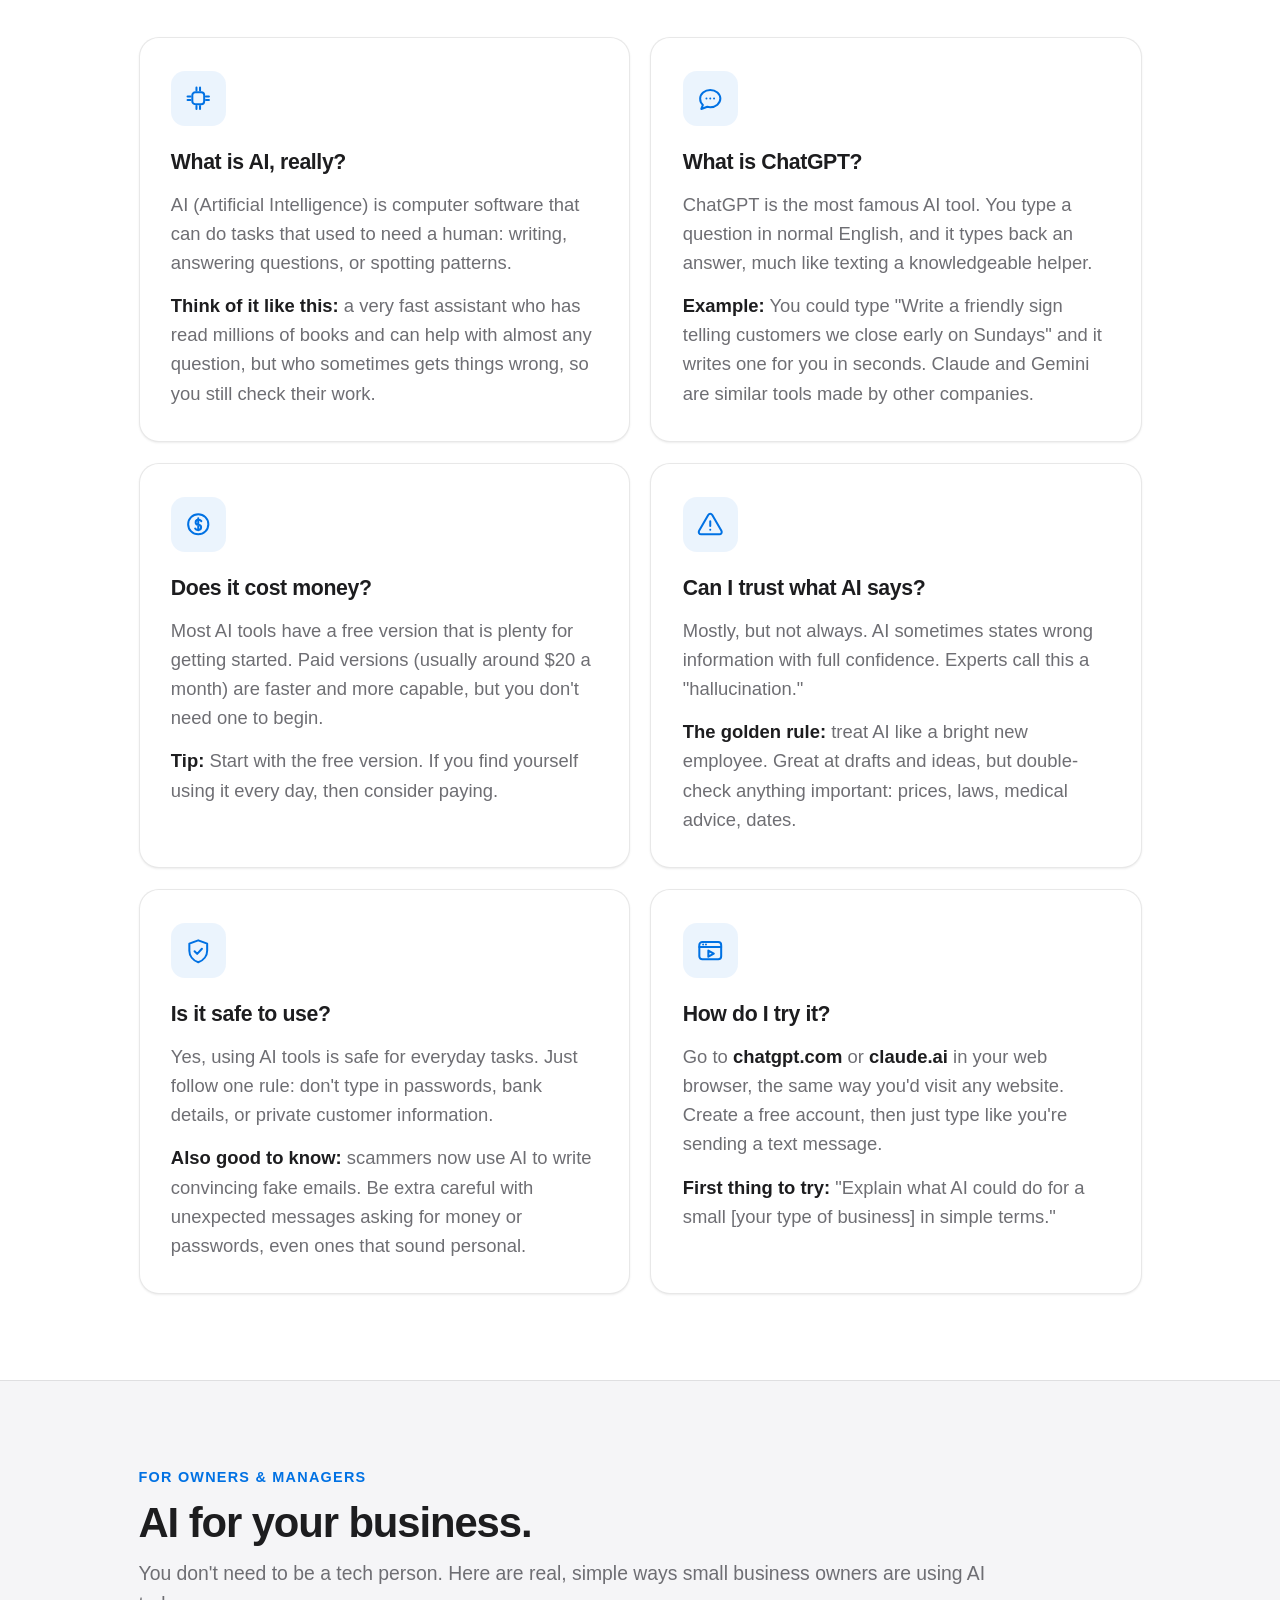
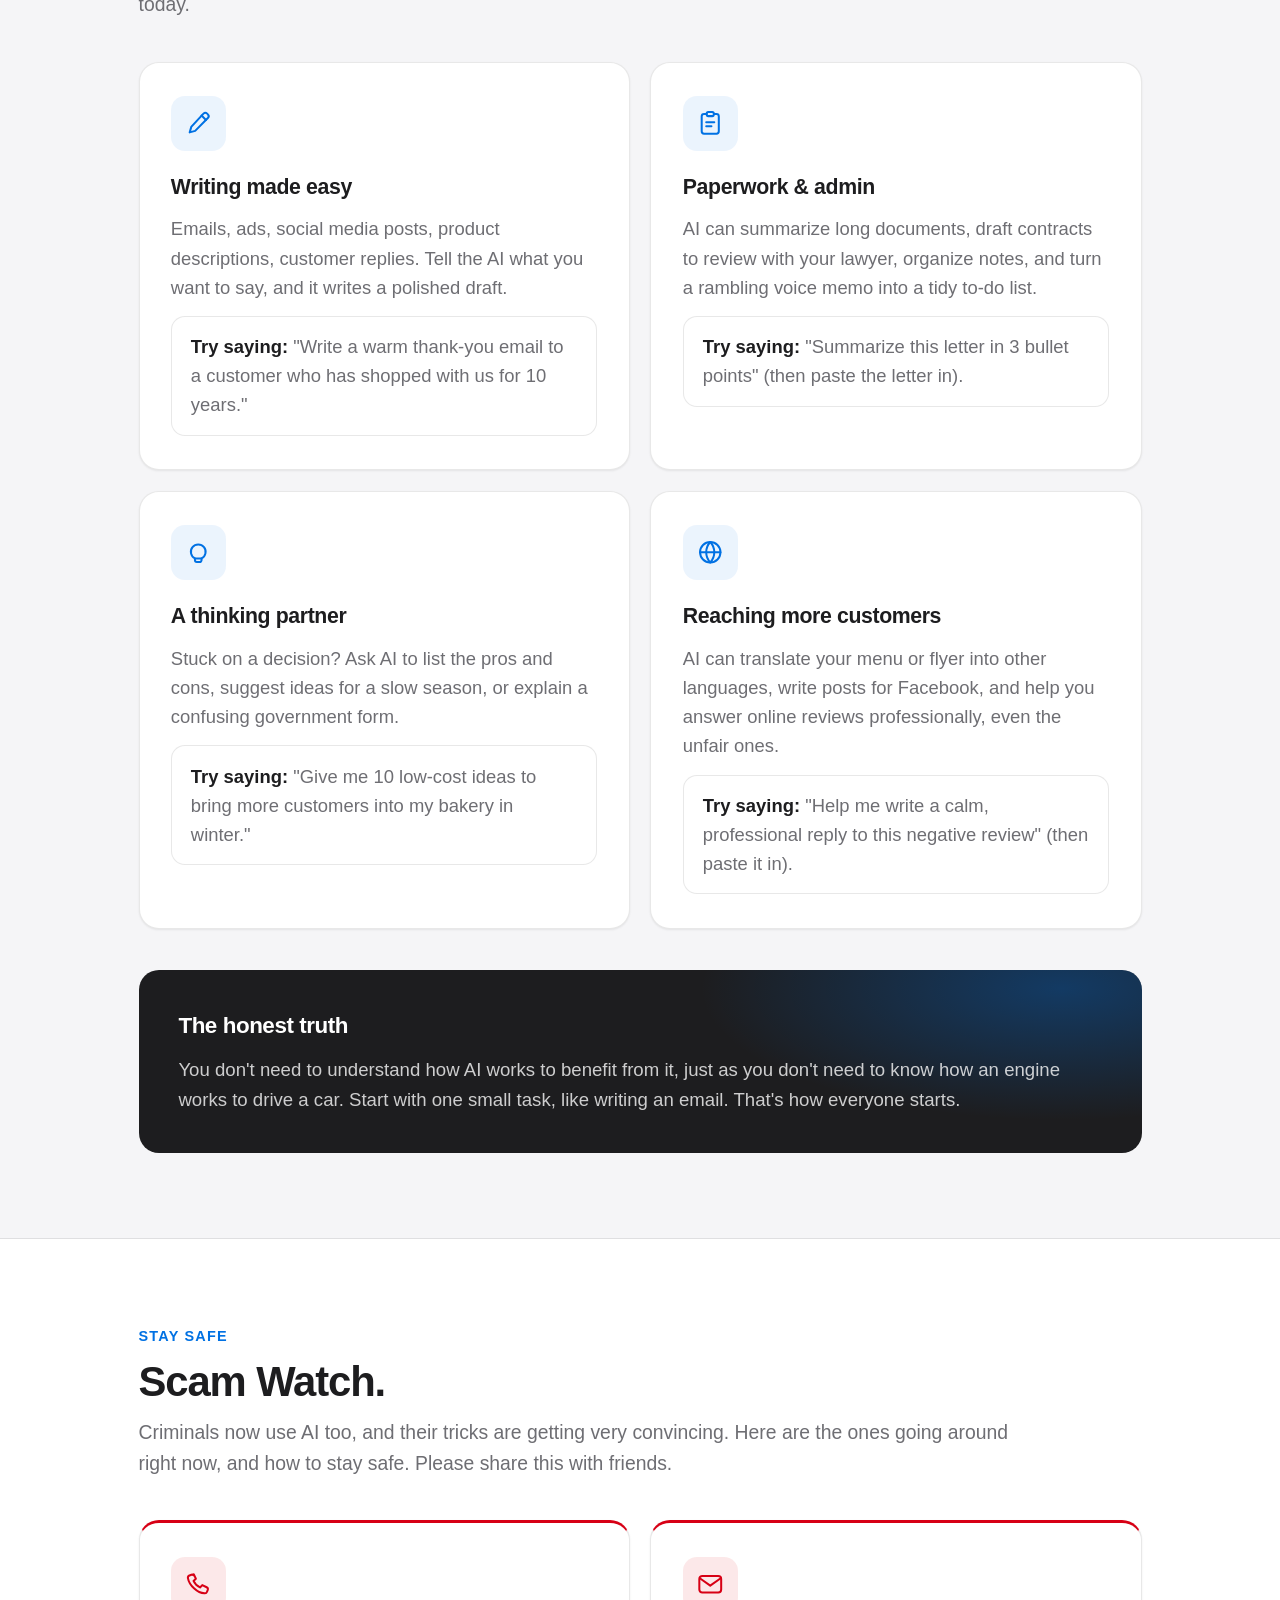
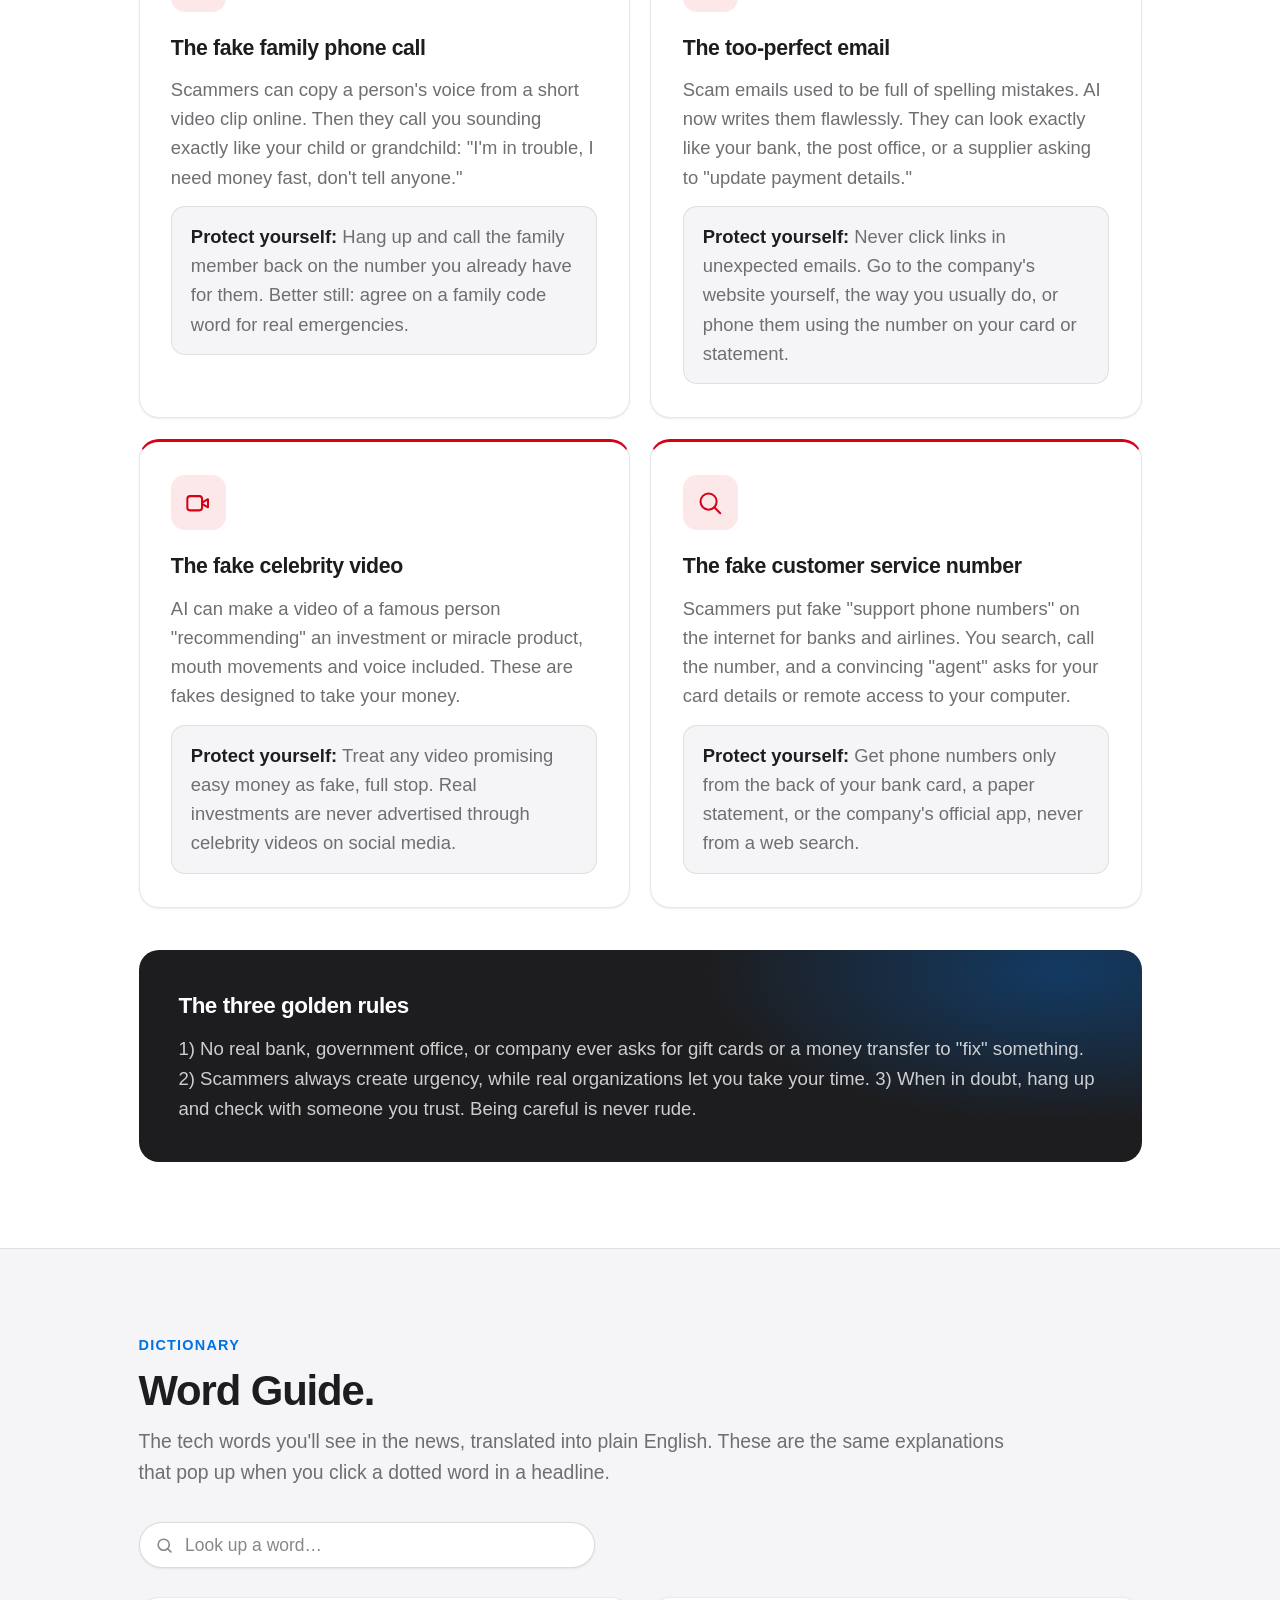
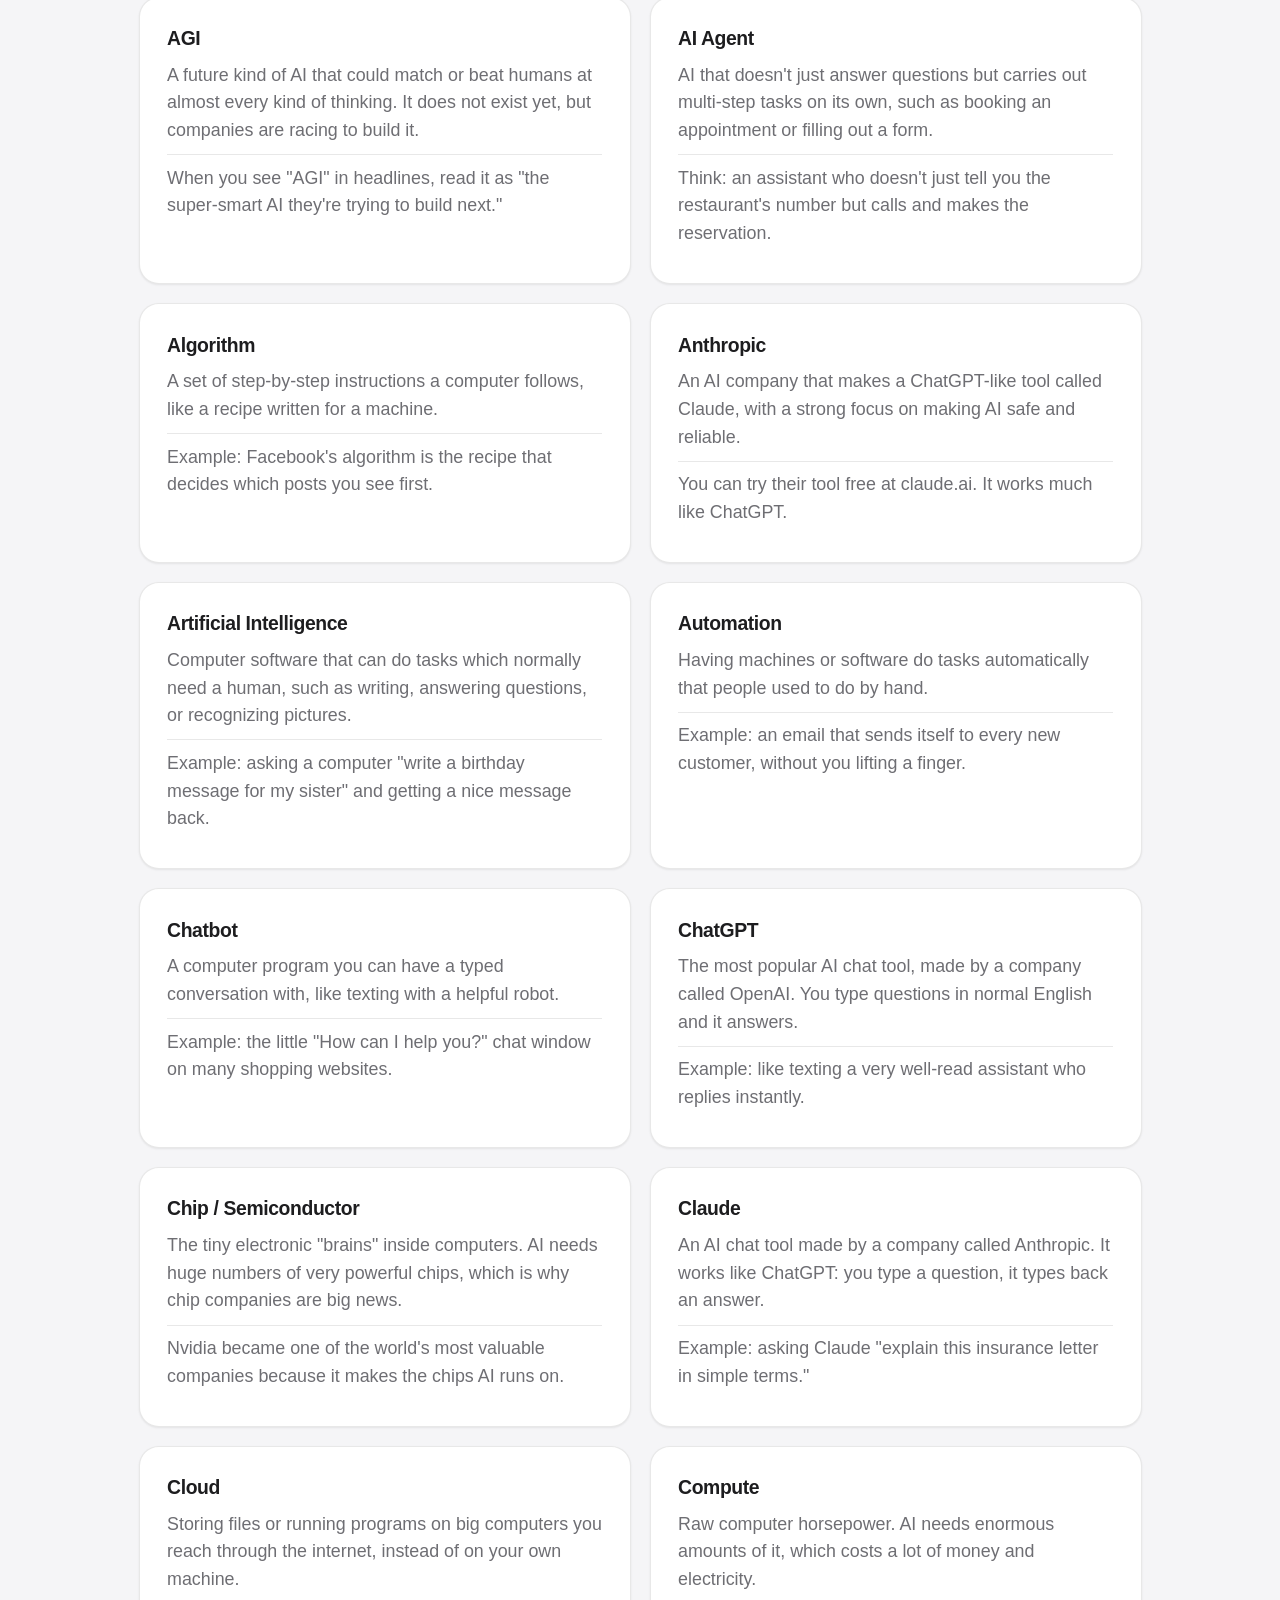
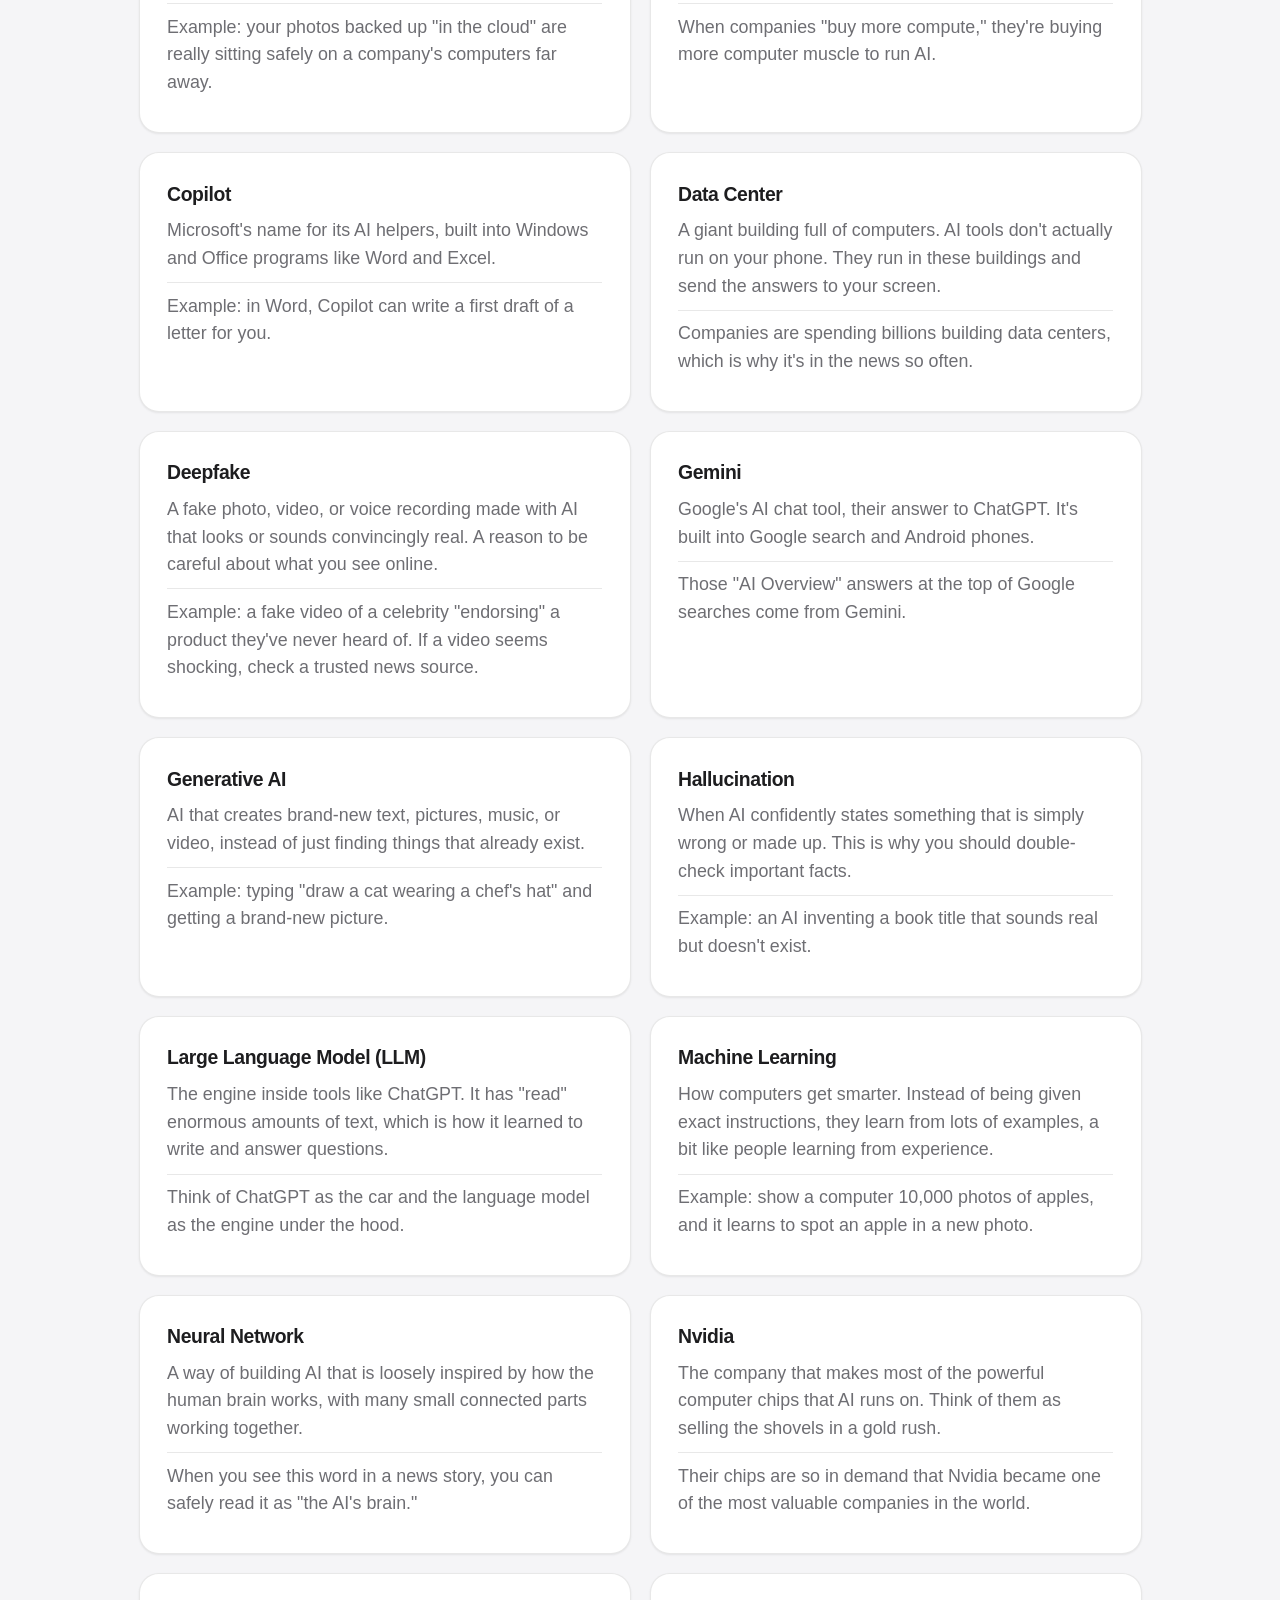
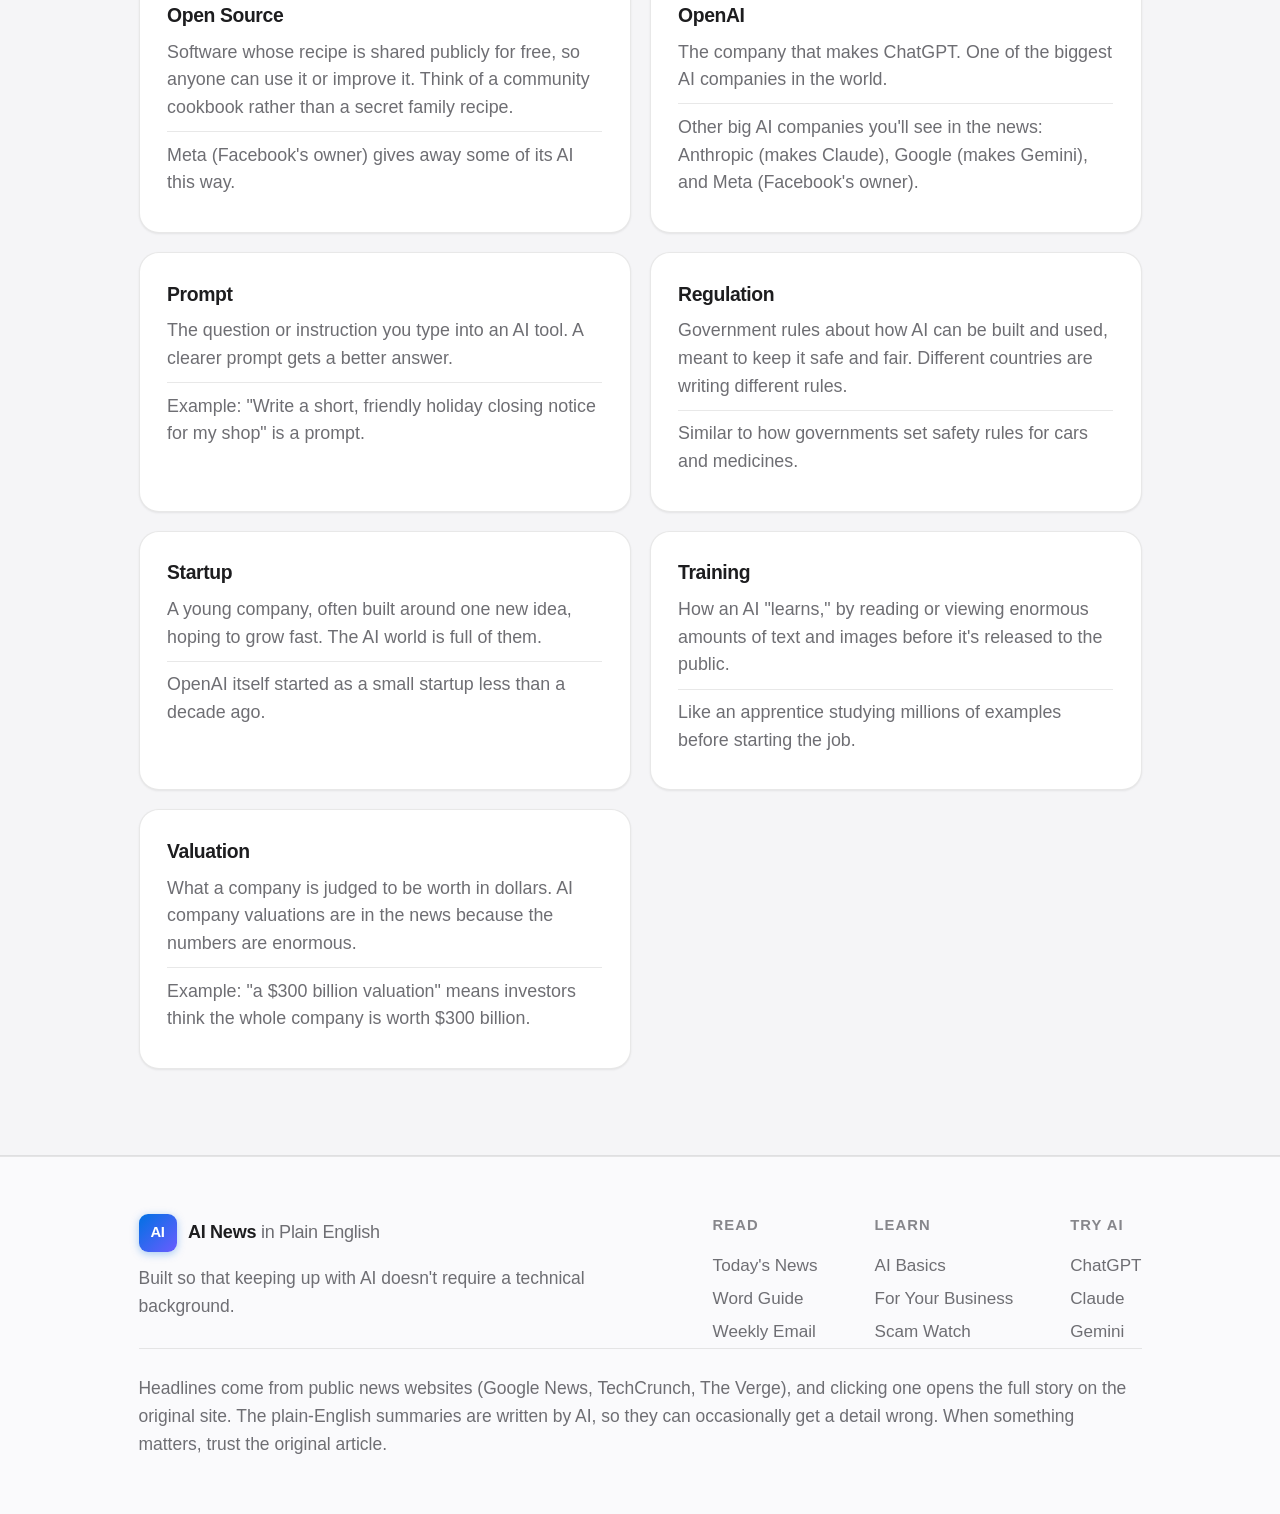
==== commit c64de7d2: "Redesign site around a token-based design system Rebuilds the stylesheet as CSS custom properties wi" ====
--- a/index.html
+++ b/index.html
@@ -4,19 +4,34 @@
   <meta charset="UTF-8">
   <meta name="viewport" content="width=device-width, initial-scale=1.0">
   <title>AI News in Plain English</title>
-  <meta name="description" content="The latest AI news explained in simple, everyday language — made for people who are new to technology.">
-  <meta name="theme-color" content="#0071e3">
+  <meta name="description" content="The latest AI news explained in simple, everyday language, for people who are new to technology.">
+  <meta name="theme-color" content="#ffffff">
   <link rel="manifest" href="manifest.json">
   <link rel="apple-touch-icon" href="icon-180.png">
   <link rel="icon" type="image/png" href="icon-192.png">
   <link rel="stylesheet" href="styles.css">
+  <script>
+    // Applied before first paint so there's no flash of the wrong theme
+    (function () {
+      var t = localStorage.getItem("theme");
+      if (!t) t = matchMedia("(prefers-color-scheme: dark)").matches ? "dark" : "light";
+      document.documentElement.dataset.theme = t;
+      document.documentElement.dataset.size = localStorage.getItem("textSize") || "normal";
+    })();
+  </script>
 </head>
 <body>
 
+  <a class="skip-link" href="#news">Skip to the news</a>
+
   <nav class="site-nav" aria-label="Main sections">
     <div class="container nav-inner">
-      <a class="nav-brand" href="index.html">AI News in Plain English</a>
-      <div class="nav-links">
+      <a class="nav-brand" href="index.html">
+        <span class="brand-mark" aria-hidden="true">AI</span>
+        <span class="brand-text">AI News <em>in Plain English</em></span>
+      </a>
+
+      <div class="nav-links" id="nav-links">
         <a href="#news">Today's News</a>
         <a href="#basics">AI Basics</a>
         <a href="#business">Your Business</a>
@@ -24,97 +39,147 @@
         <a href="#glossary">Word Guide</a>
         <a href="digest.html">Weekly Email</a>
       </div>
+
+      <div class="nav-actions">
+        <button type="button" id="theme-toggle" class="icon-btn theme-toggle" aria-label="Switch between light and dark mode">
+          <svg class="icon-moon" viewBox="0 0 24 24" fill="none" stroke="currentColor" aria-hidden="true"><path d="M21 12.8A9 9 0 1 1 11.2 3a7 7 0 0 0 9.8 9.8z" stroke-linecap="round" stroke-linejoin="round"/></svg>
+          <svg class="icon-sun" viewBox="0 0 24 24" fill="none" stroke="currentColor" aria-hidden="true"><circle cx="12" cy="12" r="4.2"/><path d="M12 2.5v2M12 19.5v2M2.5 12h2M19.5 12h2M5.3 5.3l1.4 1.4M17.3 17.3l1.4 1.4M18.7 5.3l-1.4 1.4M6.7 17.3l-1.4 1.4" stroke-linecap="round"/></svg>
+        </button>
+        <button type="button" id="nav-toggle" class="icon-btn nav-toggle" aria-label="Open the menu" aria-expanded="false" aria-controls="nav-links">
+          <svg viewBox="0 0 24 24" fill="none" stroke="currentColor" aria-hidden="true"><path d="M4 7h16M4 12h16M4 17h16" stroke-linecap="round"/></svg>
+        </button>
+      </div>
+
+      <div class="scroll-progress" aria-hidden="true"><span id="scroll-bar"></span></div>
     </div>
   </nav>
 
   <header class="hero">
+    <div class="hero-glow" aria-hidden="true"></div>
     <div class="container">
-      <h1>Keep up with AI.<br>No tech talk required.</h1>
-      <p class="hero-sub">The latest AI news, explained in plain English — with every confusing word one click away from making sense.</p>
+      <p class="hero-eyebrow"><span class="live-dot" aria-hidden="true"></span> Updated through the day</p>
+      <h1>Keep up with AI.<br><span class="grad">No tech talk required.</span></h1>
+      <p class="hero-sub">The latest AI news, written in plain English. Click any word you don't recognize and we'll tell you what it means.</p>
+
+      <div class="hero-cta">
+        <a class="btn" href="#news">
+          Read today's news
+          <svg viewBox="0 0 24 24" fill="none" stroke="currentColor" aria-hidden="true"><path d="M5 12h14M13 6l6 6-6 6" stroke-linecap="round" stroke-linejoin="round"/></svg>
+        </a>
+        <a class="btn btn-secondary" href="#basics">New to AI? Start here</a>
+      </div>
+
       <div class="text-size-control" role="group" aria-label="Text size">
         <span class="text-size-label">Text size</span>
         <span class="size-segment">
-          <button type="button" data-size="normal" class="size-btn active">A</button>
-          <button type="button" data-size="large" class="size-btn size-btn-large">A</button>
-          <button type="button" data-size="xlarge" class="size-btn size-btn-xlarge">A</button>
+          <button type="button" data-size="normal" class="size-btn active" aria-label="Normal text size">A</button>
+          <button type="button" data-size="large" class="size-btn size-btn-large" aria-label="Large text size">A</button>
+          <button type="button" data-size="xlarge" class="size-btn size-btn-xlarge" aria-label="Extra large text size">A</button>
         </span>
+      </div>
+
+      <div class="hero-stats">
+        <div class="hero-stat"><b>3</b><span>Trusted news sources</span></div>
+        <div class="hero-stat"><b id="stat-stories">—</b><span>Stories right now</span></div>
+        <div class="hero-stat"><b id="stat-words">29</b><span>Words explained</span></div>
+        <div class="hero-stat"><b>Free</b><span>No account needed</span></div>
       </div>
     </div>
   </header>
 
-  <main>
+  <main id="main">
 
     <!-- ===================== NEWS ===================== -->
     <section id="news" class="section section-alt">
       <div class="container">
         <div class="section-heading">
-          <h2>Today's AI News</h2>
-          <button type="button" id="refresh-btn" class="btn">Get the latest news</button>
-        </div>
-        <p class="section-intro">
-          Real stories from trusted news websites, updated all day long.
-          Words with a <span class="jargon-demo">dotted&nbsp;underline</span> are technical terms —
-          <strong>click them</strong> and we'll explain what they mean in plain English.
+          <div>
+            <p class="section-eyebrow">Live headlines</p>
+            <h2>Today's AI News</h2>
+            <p class="section-intro">
+              Real stories from trusted news websites. Words with a
+              <span class="jargon-demo">dotted&nbsp;underline</span> are technical terms.
+              <strong>Click them</strong> and we'll explain what they mean.
+            </p>
+          </div>
+          <button type="button" id="refresh-btn" class="btn btn-secondary">
+            <svg viewBox="0 0 24 24" fill="none" stroke="currentColor" aria-hidden="true"><path d="M3 12a9 9 0 0 1 15.3-6.4L21 8M21 4v4h-4M21 12a9 9 0 0 1-15.3 6.4L3 16M3 20v-4h4" stroke-linecap="round" stroke-linejoin="round"/></svg>
+            Refresh
+          </button>
+        </div>
+
+        <div class="news-toolbar">
+          <div class="search-wrap">
+            <svg viewBox="0 0 24 24" fill="none" stroke="currentColor" aria-hidden="true"><circle cx="11" cy="11" r="7"/><path d="M20 20l-3.9-3.9" stroke-linecap="round"/></svg>
+            <input type="search" id="news-search" placeholder="Search today's stories…" aria-label="Search today's stories" autocomplete="off">
+            <button type="button" class="search-clear" id="search-clear" aria-label="Clear search" hidden>&times;</button>
+          </div>
+          <div id="category-filters" class="filter-bar" role="group" aria-label="Filter stories by topic" hidden>
+            <button type="button" data-cat="all" class="filter-btn active">Everything</button>
+            <button type="button" data-cat="business" class="filter-btn">Money &amp; Business</button>
+            <button type="button" data-cat="gadgets" class="filter-btn">Gadgets &amp; Apps</button>
+            <button type="button" data-cat="safety" class="filter-btn">Safety &amp; Rules</button>
+            <button type="button" data-cat="saved" class="filter-btn"><svg viewBox="0 0 24 24" fill="none" stroke="currentColor" aria-hidden="true"><path d="m12 4 2.5 5.1 5.6.8-4 4 .9 5.6L12 16.9 7 19.5l.9-5.6-4-4 5.6-.8L12 4z" stroke-linecap="round" stroke-linejoin="round"/></svg>Saved</button>
+          </div>
+        </div>
+
+        <div id="news-status" class="news-status" role="status" aria-live="polite">Loading the latest news for you…</div>
+        <div id="news-skeleton" class="skeleton-list" aria-hidden="true"></div>
+        <div id="news-list" class="news-list"></div>
+        <p id="filter-empty" class="filter-empty" hidden>
+          <strong>Nothing here right now</strong>
+          Try a different topic, clear your search, or press "Everything".
         </p>
-        <div id="category-filters" class="filter-bar" hidden>
-          <span class="filter-label">Show me:</span>
-          <button type="button" data-cat="all" class="filter-btn active">Everything</button>
-          <button type="button" data-cat="business" class="filter-btn">Money &amp; Business</button>
-          <button type="button" data-cat="gadgets" class="filter-btn">Gadgets &amp; Apps</button>
-          <button type="button" data-cat="safety" class="filter-btn">Safety &amp; Rules</button>
-        </div>
-        <div id="news-status" class="news-status">Loading the latest news for you…</div>
-        <div id="news-list" class="news-list"></div>
-        <p id="filter-empty" class="filter-empty" hidden>No stories in this group right now — check back later, or press "Everything".</p>
       </div>
     </section>
 
     <!-- ===================== BASICS ===================== -->
     <section id="basics" class="section">
       <div class="container">
-        <h2>AI Basics. Start here.</h2>
-        <p class="section-intro">New to all this? These short explanations will get you up to speed. No tech background needed.</p>
+        <p class="section-eyebrow reveal">Start here</p>
+        <h2 class="reveal">AI Basics, in plain words.</h2>
+        <p class="section-intro reveal">New to all this? These short explanations will get you up to speed. No tech background needed.</p>
         <div class="card-grid">
 
-          <article class="card">
-            <div class="card-icon">🤖</div>
+          <article class="card reveal">
+            <div class="card-icon" aria-hidden="true"><svg viewBox="0 0 24 24" fill="none" stroke="currentColor" stroke-linecap="round" stroke-linejoin="round"><rect x="7" y="7" width="10" height="10" rx="2.5"/><path d="M10.5 3v2.5M13.5 3v2.5M10.5 18.5V21M13.5 18.5V21M3 10.5h2.5M3 13.5h2.5M18.5 10.5H21M18.5 13.5H21"/></svg></div>
             <h3>What is AI, really?</h3>
-            <p>AI (Artificial Intelligence) is computer software that can do tasks that used to need a human — like writing, answering questions, or spotting patterns.</p>
-            <p><strong>Think of it like this:</strong> a very fast assistant who has read millions of books and can help with almost any question — but who sometimes gets things wrong, so you still check their work.</p>
-          </article>
-
-          <article class="card">
-            <div class="card-icon">💬</div>
+            <p>AI (Artificial Intelligence) is computer software that can do tasks that used to need a human: writing, answering questions, or spotting patterns.</p>
+            <p><strong>Think of it like this:</strong> a very fast assistant who has read millions of books and can help with almost any question, but who sometimes gets things wrong, so you still check their work.</p>
+          </article>
+
+          <article class="card reveal">
+            <div class="card-icon" aria-hidden="true"><svg viewBox="0 0 24 24" fill="none" stroke="currentColor" stroke-linecap="round" stroke-linejoin="round"><path d="M20.5 12.3c0 4-3.8 7.2-8.5 7.2a9.8 9.8 0 0 1-2.5-.3L4.5 21l1.3-3.4A6.9 6.9 0 0 1 3.5 12.3c0-4 3.8-7.3 8.5-7.3s8.5 3.3 8.5 7.3Z"/><path d="M8.8 12.3h.01M12 12.3h.01M15.2 12.3h.01"/></svg></div>
             <h3>What is ChatGPT?</h3>
-            <p>ChatGPT is the most famous AI tool. You type a question in normal English, and it types back an answer — like texting with a knowledgeable helper.</p>
+            <p>ChatGPT is the most famous AI tool. You type a question in normal English, and it types back an answer, much like texting a knowledgeable helper.</p>
             <p><strong>Example:</strong> You could type "Write a friendly sign telling customers we close early on Sundays" and it writes one for you in seconds. Claude and Gemini are similar tools made by other companies.</p>
           </article>
 
-          <article class="card">
-            <div class="card-icon">🆓</div>
+          <article class="card reveal">
+            <div class="card-icon" aria-hidden="true"><svg viewBox="0 0 24 24" fill="none" stroke="currentColor" stroke-linecap="round" stroke-linejoin="round"><circle cx="12" cy="12" r="8.5"/><path d="M12 7v10M14.6 9.4A2.6 2.6 0 0 0 12 8.3h-.3a2.1 2.1 0 0 0-.4 4.1l1.6.3a2.1 2.1 0 0 1-.4 4.1H12a2.6 2.6 0 0 1-2.6-1.2"/></svg></div>
             <h3>Does it cost money?</h3>
             <p>Most AI tools have a free version that is plenty for getting started. Paid versions (usually around $20 a month) are faster and more capable, but you don't need one to begin.</p>
             <p><strong>Tip:</strong> Start with the free version. If you find yourself using it every day, then consider paying.</p>
           </article>
 
-          <article class="card">
-            <div class="card-icon">⚠️</div>
+          <article class="card reveal">
+            <div class="card-icon" aria-hidden="true"><svg viewBox="0 0 24 24" fill="none" stroke="currentColor" stroke-linecap="round" stroke-linejoin="round"><path d="M10.3 4.2 2.6 17.5A2 2 0 0 0 4.3 20.5h15.4a2 2 0 0 0 1.7-3L13.7 4.2a2 2 0 0 0-3.4 0Z"/><path d="M12 9.5v4M12 16.6h.01"/></svg></div>
             <h3>Can I trust what AI says?</h3>
-            <p>Mostly, but not always. AI sometimes states wrong information with full confidence — experts call this a "hallucination."</p>
-            <p><strong>The golden rule:</strong> treat AI like a bright new employee. Great at drafts and ideas, but double-check anything important — prices, laws, medical advice, dates.</p>
-          </article>
-
-          <article class="card">
-            <div class="card-icon">🔒</div>
+            <p>Mostly, but not always. AI sometimes states wrong information with full confidence. Experts call this a "hallucination."</p>
+            <p><strong>The golden rule:</strong> treat AI like a bright new employee. Great at drafts and ideas, but double-check anything important: prices, laws, medical advice, dates.</p>
+          </article>
+
+          <article class="card reveal">
+            <div class="card-icon" aria-hidden="true"><svg viewBox="0 0 24 24" fill="none" stroke="currentColor" stroke-linecap="round" stroke-linejoin="round"><path d="M12 2.8 4.5 5.6v5.9c0 4.3 3 8.2 7.5 9.7 4.5-1.5 7.5-5.4 7.5-9.7V5.6L12 2.8Z"/><path d="m8.9 12 2.2 2.2 4-4.3"/></svg></div>
             <h3>Is it safe to use?</h3>
             <p>Yes, using AI tools is safe for everyday tasks. Just follow one rule: don't type in passwords, bank details, or private customer information.</p>
-            <p><strong>Also good to know:</strong> scammers now use AI to write convincing fake emails. Be extra careful with unexpected messages asking for money or passwords — even ones that sound personal.</p>
-          </article>
-
-          <article class="card">
-            <div class="card-icon">📱</div>
+            <p><strong>Also good to know:</strong> scammers now use AI to write convincing fake emails. Be extra careful with unexpected messages asking for money or passwords, even ones that sound personal.</p>
+          </article>
+
+          <article class="card reveal">
+            <div class="card-icon" aria-hidden="true"><svg viewBox="0 0 24 24" fill="none" stroke="currentColor" stroke-linecap="round" stroke-linejoin="round"><rect x="2.8" y="4.2" width="18.4" height="14.6" rx="2.5"/><path d="M2.8 8.4h18.4M6 6.3h.01M8.4 6.3h.01"/><path d="m10.4 11.4 4.6 2.6-4.6 2.6v-5.2Z"/></svg></div>
             <h3>How do I try it?</h3>
-            <p>Go to <strong>chatgpt.com</strong> or <strong>claude.ai</strong> in your web browser — the same way you'd visit any website. Create a free account, then just type like you're sending a text message.</p>
+            <p>Go to <strong>chatgpt.com</strong> or <strong>claude.ai</strong> in your web browser, the same way you'd visit any website. Create a free account, then just type like you're sending a text message.</p>
             <p><strong>First thing to try:</strong> "Explain what AI could do for a small [your type of business] in simple terms."</p>
           </article>
 
@@ -125,42 +190,43 @@
     <!-- ===================== BUSINESS ===================== -->
     <section id="business" class="section section-alt">
       <div class="container">
-        <h2>AI for your business.</h2>
-        <p class="section-intro">You don't need to be a tech person. Here are real, simple ways small business owners are using AI today.</p>
+        <p class="section-eyebrow reveal">For owners &amp; managers</p>
+        <h2 class="reveal">AI for your business.</h2>
+        <p class="section-intro reveal">You don't need to be a tech person. Here are real, simple ways small business owners are using AI today.</p>
         <div class="card-grid">
 
-          <article class="card">
-            <div class="card-icon">✍️</div>
+          <article class="card reveal">
+            <div class="card-icon" aria-hidden="true"><svg viewBox="0 0 24 24" fill="none" stroke="currentColor" stroke-linecap="round" stroke-linejoin="round"><path d="M16.4 3.9a2.2 2.2 0 0 1 3.1 0l.6.6a2.2 2.2 0 0 1 0 3.1L9.4 18.4l-4.6 1.3 1.3-4.6L16.4 3.9Z"/><path d="m14.8 5.5 3.7 3.7"/></svg></div>
             <h3>Writing made easy</h3>
-            <p>Emails, ads, social media posts, product descriptions, customer replies — tell the AI what you want to say, and it writes a polished draft.</p>
+            <p>Emails, ads, social media posts, product descriptions, customer replies. Tell the AI what you want to say, and it writes a polished draft.</p>
             <p class="try-it"><strong>Try saying:</strong> "Write a warm thank-you email to a customer who has shopped with us for 10 years."</p>
           </article>
 
-          <article class="card">
-            <div class="card-icon">📋</div>
+          <article class="card reveal">
+            <div class="card-icon" aria-hidden="true"><svg viewBox="0 0 24 24" fill="none" stroke="currentColor" stroke-linecap="round" stroke-linejoin="round"><path d="M9 4.2H6.8a2 2 0 0 0-2 2v12.6a2 2 0 0 0 2 2h10.4a2 2 0 0 0 2-2V6.2a2 2 0 0 0-2-2H15"/><rect x="9" y="2.6" width="6" height="3.4" rx="1.3"/><path d="M8.6 11.2h6.8M8.6 14.6h4.4"/></svg></div>
             <h3>Paperwork &amp; admin</h3>
             <p>AI can summarize long documents, draft contracts to review with your lawyer, organize notes, and turn a rambling voice memo into a tidy to-do list.</p>
             <p class="try-it"><strong>Try saying:</strong> "Summarize this letter in 3 bullet points" (then paste the letter in).</p>
           </article>
 
-          <article class="card">
-            <div class="card-icon">💡</div>
+          <article class="card reveal">
+            <div class="card-icon" aria-hidden="true"><svg viewBox="0 0 24 24" fill="none" stroke="currentColor" stroke-linecap="round" stroke-linejoin="round"><path d="M9.2 17.2a6.2 6.2 0 1 1 5.6 0v1.4a1.6 1.6 0 0 1-1.6 1.6h-2.4a1.6 1.6 0 0 1-1.6-1.6v-1.4Z"/><path d="M9.4 17.2h5.2"/></svg></div>
             <h3>A thinking partner</h3>
             <p>Stuck on a decision? Ask AI to list the pros and cons, suggest ideas for a slow season, or explain a confusing government form.</p>
             <p class="try-it"><strong>Try saying:</strong> "Give me 10 low-cost ideas to bring more customers into my bakery in winter."</p>
           </article>
 
-          <article class="card">
-            <div class="card-icon">🌍</div>
+          <article class="card reveal">
+            <div class="card-icon" aria-hidden="true"><svg viewBox="0 0 24 24" fill="none" stroke="currentColor" stroke-linecap="round" stroke-linejoin="round"><circle cx="12" cy="12" r="8.6"/><path d="M3.4 12h17.2"/><path d="M12 3.4c2.2 2.4 3.4 5.4 3.4 8.6s-1.2 6.2-3.4 8.6c-2.2-2.4-3.4-5.4-3.4-8.6S9.8 5.8 12 3.4Z"/></svg></div>
             <h3>Reaching more customers</h3>
-            <p>AI can translate your menu or flyer into other languages, write posts for Facebook, and help you answer online reviews professionally — even the unfair ones.</p>
+            <p>AI can translate your menu or flyer into other languages, write posts for Facebook, and help you answer online reviews professionally, even the unfair ones.</p>
             <p class="try-it"><strong>Try saying:</strong> "Help me write a calm, professional reply to this negative review" (then paste it in).</p>
           </article>
 
         </div>
-        <div class="callout">
+        <div class="callout reveal">
           <h3>The honest truth</h3>
-          <p>You don't need to understand how AI works to benefit from it — just like you don't need to know how an engine works to drive a car. Start with one small task, like writing an email. That's how everyone starts.</p>
+          <p>You don't need to understand how AI works to benefit from it, just as you don't need to know how an engine works to drive a car. Start with one small task, like writing an email. That's how everyone starts.</p>
         </div>
       </div>
     </section>
@@ -168,42 +234,43 @@
     <!-- ===================== SCAM WATCH ===================== -->
     <section id="scams" class="section">
       <div class="container">
-        <h2>Scam Watch.</h2>
-        <p class="section-intro">Criminals now use AI too — and their tricks are getting very convincing. Here are the ones going around right now, and how to stay safe. Please share this with friends.</p>
+        <p class="section-eyebrow reveal">Stay safe</p>
+        <h2 class="reveal">Scam Watch.</h2>
+        <p class="section-intro reveal">Criminals now use AI too, and their tricks are getting very convincing. Here are the ones going around right now, and how to stay safe. Please share this with friends.</p>
         <div class="card-grid">
 
-          <article class="card card-scam">
-            <div class="card-icon">📞</div>
+          <article class="card card-scam reveal">
+            <div class="card-icon" aria-hidden="true"><svg viewBox="0 0 24 24" fill="none" stroke="currentColor" stroke-linecap="round" stroke-linejoin="round"><path d="M8.2 3.6 10 7.3l-2 1.9a11.5 11.5 0 0 0 5.5 5.5l1.9-2 3.7 1.8a1.8 1.8 0 0 1 .9 2.2l-.6 1.6a2 2 0 0 1-2.2 1.3C11.2 19.6 4.4 12.8 3.3 6.8a2 2 0 0 1 1.3-2.2l1.6-.6a1.8 1.8 0 0 1 2 .6Z"/></svg></div>
             <h3>The fake family phone call</h3>
             <p>Scammers can copy a person's voice from a short video clip online. Then they call you sounding exactly like your child or grandchild: "I'm in trouble, I need money fast, don't tell anyone."</p>
-            <p class="try-it"><strong>Protect yourself:</strong> Hang up and call the family member back on the number you already have for them. Even better — agree on a family code word for real emergencies.</p>
-          </article>
-
-          <article class="card card-scam">
-            <div class="card-icon">✉️</div>
+            <p class="try-it"><strong>Protect yourself:</strong> Hang up and call the family member back on the number you already have for them. Better still: agree on a family code word for real emergencies.</p>
+          </article>
+
+          <article class="card card-scam reveal">
+            <div class="card-icon" aria-hidden="true"><svg viewBox="0 0 24 24" fill="none" stroke="currentColor" stroke-linecap="round" stroke-linejoin="round"><rect x="2.8" y="5" width="18.4" height="14" rx="2.5"/><path d="m3.8 7.4 8.2 5.8 8.2-5.8"/></svg></div>
             <h3>The too-perfect email</h3>
-            <p>Scam emails used to be full of spelling mistakes. AI now writes them flawlessly — they can look exactly like your bank, the post office, or a supplier asking to "update payment details."</p>
+            <p>Scam emails used to be full of spelling mistakes. AI now writes them flawlessly. They can look exactly like your bank, the post office, or a supplier asking to "update payment details."</p>
             <p class="try-it"><strong>Protect yourself:</strong> Never click links in unexpected emails. Go to the company's website yourself, the way you usually do, or phone them using the number on your card or statement.</p>
           </article>
 
-          <article class="card card-scam">
-            <div class="card-icon">🎥</div>
+          <article class="card card-scam reveal">
+            <div class="card-icon" aria-hidden="true"><svg viewBox="0 0 24 24" fill="none" stroke="currentColor" stroke-linecap="round" stroke-linejoin="round"><rect x="2.8" y="6" width="12.4" height="12" rx="2.4"/><path d="m15.2 11.4 5-2.8v6.8l-5-2.8v-1.2Z"/></svg></div>
             <h3>The fake celebrity video</h3>
-            <p>AI can make a video of a famous person "recommending" an investment or miracle product — mouth movements, voice and all. These are fakes designed to take your money.</p>
+            <p>AI can make a video of a famous person "recommending" an investment or miracle product, mouth movements and voice included. These are fakes designed to take your money.</p>
             <p class="try-it"><strong>Protect yourself:</strong> Treat any video promising easy money as fake, full stop. Real investments are never advertised through celebrity videos on social media.</p>
           </article>
 
-          <article class="card card-scam">
-            <div class="card-icon">🔎</div>
+          <article class="card card-scam reveal">
+            <div class="card-icon" aria-hidden="true"><svg viewBox="0 0 24 24" fill="none" stroke="currentColor" stroke-linecap="round" stroke-linejoin="round"><circle cx="10.6" cy="10.6" r="6.8"/><path d="m20.4 20.4-5-5"/></svg></div>
             <h3>The fake customer service number</h3>
             <p>Scammers put fake "support phone numbers" on the internet for banks and airlines. You search, call the number, and a convincing "agent" asks for your card details or remote access to your computer.</p>
-            <p class="try-it"><strong>Protect yourself:</strong> Get phone numbers only from the back of your bank card, a paper statement, or the company's official app — not from a web search.</p>
-          </article>
-
-        </div>
-        <div class="callout">
+            <p class="try-it"><strong>Protect yourself:</strong> Get phone numbers only from the back of your bank card, a paper statement, or the company's official app, never from a web search.</p>
+          </article>
+
+        </div>
+        <div class="callout reveal">
           <h3>The three golden rules</h3>
-          <p>1) No real bank, government office, or company ever asks for gift cards or a money transfer to "fix" something. 2) Scammers always create urgency — real organizations let you take your time. 3) When in doubt, hang up and check with someone you trust. Being careful is never rude.</p>
+          <p>1) No real bank, government office, or company ever asks for gift cards or a money transfer to "fix" something. 2) Scammers always create urgency, while real organizations let you take your time. 3) When in doubt, hang up and check with someone you trust. Being careful is never rude.</p>
         </div>
       </div>
     </section>
@@ -211,9 +278,21 @@
     <!-- ===================== GLOSSARY ===================== -->
     <section id="glossary" class="section section-alt">
       <div class="container">
-        <h2>Word Guide.</h2>
-        <p class="section-intro">The tech words you'll see in the news, translated into plain English. These are the same explanations that pop up when you click a dotted word in a headline.</p>
+        <p class="section-eyebrow reveal">Dictionary</p>
+        <h2 class="reveal">Word Guide.</h2>
+        <p class="section-intro reveal">The tech words you'll see in the news, translated into plain English. These are the same explanations that pop up when you click a dotted word in a headline.</p>
+        <div class="glossary-toolbar">
+          <div class="search-wrap">
+            <svg viewBox="0 0 24 24" fill="none" stroke="currentColor" aria-hidden="true"><circle cx="11" cy="11" r="7"/><path d="M20 20l-3.9-3.9" stroke-linecap="round"/></svg>
+            <input type="search" id="glossary-search" placeholder="Look up a word…" aria-label="Search the word guide" autocomplete="off">
+            <button type="button" class="search-clear" id="glossary-clear" aria-label="Clear search" hidden>&times;</button>
+          </div>
+        </div>
         <div id="glossary-list" class="glossary-list"></div>
+        <p id="glossary-empty" class="filter-empty" hidden>
+          <strong>No match for that word</strong>
+          Try part of the word instead, or clear the search to see all of them.
+        </p>
       </div>
     </section>
 
@@ -221,15 +300,48 @@
 
   <footer class="site-footer">
     <div class="container">
-      <p>Made with care to help everyone keep up with AI.</p>
-      <p class="footer-note">News headlines come from public news websites (Google News, TechCrunch, The Verge). Clicking a headline opens the full story on the original news site.</p>
+      <div class="footer-grid">
+        <div class="footer-brand">
+          <a class="nav-brand" href="index.html">
+            <span class="brand-mark" aria-hidden="true">AI</span>
+            <span class="brand-text">AI News <em>in Plain English</em></span>
+          </a>
+          <p>Built so that keeping up with AI doesn't require a technical background.</p>
+        </div>
+        <div class="footer-cols">
+          <div class="footer-col">
+            <h4>Read</h4>
+            <a href="#news">Today's News</a>
+            <a href="#glossary">Word Guide</a>
+            <a href="digest.html">Weekly Email</a>
+          </div>
+          <div class="footer-col">
+            <h4>Learn</h4>
+            <a href="#basics">AI Basics</a>
+            <a href="#business">For Your Business</a>
+            <a href="#scams">Scam Watch</a>
+          </div>
+          <div class="footer-col">
+            <h4>Try AI</h4>
+            <a href="https://chatgpt.com" target="_blank" rel="noopener">ChatGPT</a>
+            <a href="https://claude.ai" target="_blank" rel="noopener">Claude</a>
+            <a href="https://gemini.google.com" target="_blank" rel="noopener">Gemini</a>
+          </div>
+        </div>
+      </div>
+      <p class="footer-note">Headlines come from public news websites (Google News, TechCrunch, The Verge), and clicking one opens the full story on the original site. The plain-English summaries are written by AI, so they can occasionally get a detail wrong. When something matters, trust the original article.</p>
     </div>
   </footer>
+
+  <button type="button" id="to-top" class="to-top" aria-label="Back to top">
+    <svg viewBox="0 0 24 24" fill="none" stroke="currentColor" aria-hidden="true"><path d="M12 19V5M6 11l6-6 6 6" stroke-linecap="round" stroke-linejoin="round"/></svg>
+  </button>
 
   <!-- Popup for jargon explanations -->
   <div id="jargon-popup" class="jargon-popup" hidden>
     <div class="jargon-popup-box" role="dialog" aria-modal="true" aria-labelledby="jargon-popup-term">
-      <button type="button" class="jargon-popup-close" aria-label="Close explanation">Close</button>
+      <button type="button" class="jargon-popup-close" aria-label="Close explanation">&times;</button>
+      <span class="jargon-popup-label">In plain English</span>
       <h3 id="jargon-popup-term"></h3>
       <p id="jargon-popup-meaning"></p>
       <p id="jargon-popup-example" class="jargon-popup-example"></p>
--- a/styles.css
+++ b/styles.css
@@ -1,285 +1,891 @@
 /* ============================================================
-   AI News in Plain English — Apple-inspired minimal design
-   ============================================================ */
-
+   AI News in Plain English
+   Design system — Apple-inspired, accessible, light + dark
+   ============================================================ */
+
+/* ---------- Tokens ---------- */
 :root {
-  --ink: #1d1d1f;
-  --ink-2: #6e6e73;
-  --bg: #ffffff;
-  --bg-soft: #f5f5f7;
-  --accent: #0071e3;
-  --accent-dark: #0060bf;
-  --hairline: rgba(0, 0, 0, 0.1);
-  --radius: 18px;
-  --shadow: 0 4px 24px rgba(0, 0, 0, 0.06);
-}
-
+  --ink:        #1d1d1f;
+  --ink-2:      #6e6e73;
+  --ink-3:      #86868b;
+  --bg:         #ffffff;
+  --bg-soft:    #f5f5f7;
+  --bg-softer:  #fafafc;
+  --surface:    #ffffff;
+  --surface-2:  #f5f5f7;
+  --accent:     #0071e3;
+  --accent-ink: #0071e3;
+  --accent-dark:#0060bf;
+  --accent-wash:rgba(0, 113, 227, 0.08);
+  --danger:     #d70015;
+  --success:    #1d8a3e;
+  --hairline:   rgba(0, 0, 0, 0.09);
+  --hairline-2: rgba(0, 0, 0, 0.14);
+  --nav-bg:     rgba(255, 255, 255, 0.72);
+  --shadow-sm:  0 1px 2px rgba(0, 0, 0, 0.04), 0 1px 3px rgba(0, 0, 0, 0.04);
+  --shadow:     0 2px 6px rgba(0, 0, 0, 0.04), 0 8px 28px rgba(0, 0, 0, 0.06);
+  --shadow-lg:  0 8px 20px rgba(0, 0, 0, 0.08), 0 24px 60px rgba(0, 0, 0, 0.12);
+  --radius:     20px;
+  --radius-sm:  14px;
+  --radius-pill:980px;
+  --ease:       cubic-bezier(0.25, 0.46, 0.45, 0.94);
+  --shimmer:    rgba(0, 0, 0, 0.045);
+  --shimmer-hi: rgba(0, 0, 0, 0.085);
+}
+
+[data-theme="dark"] {
+  --ink:        #f5f5f7;
+  --ink-2:      #a1a1a6;
+  --ink-3:      #8e8e93;
+  --bg:         #000000;
+  --bg-soft:    #0e0e10;
+  --bg-softer:  #08080a;
+  --surface:    #16161a;
+  --surface-2:  #1f1f24;
+  --accent:     #0a84ff;
+  --accent-ink: #4aa8ff;
+  --accent-dark:#3b9bff;
+  --accent-wash:rgba(10, 132, 255, 0.14);
+  --danger:     #ff453a;
+  --success:    #30d158;
+  --hairline:   rgba(255, 255, 255, 0.10);
+  --hairline-2: rgba(255, 255, 255, 0.18);
+  --nav-bg:     rgba(10, 10, 12, 0.72);
+  --shadow-sm:  0 1px 3px rgba(0, 0, 0, 0.5);
+  --shadow:     0 2px 8px rgba(0, 0, 0, 0.5), 0 12px 32px rgba(0, 0, 0, 0.45);
+  --shadow-lg:  0 12px 32px rgba(0, 0, 0, 0.6), 0 32px 80px rgba(0, 0, 0, 0.6);
+  --shimmer:    rgba(255, 255, 255, 0.05);
+  --shimmer-hi: rgba(255, 255, 255, 0.10);
+}
+
+/* ---------- Base ---------- */
 * { box-sizing: border-box; }
 
-html { font-size: 19px; scroll-behavior: smooth; scroll-padding-top: 80px; }
-html[data-size="large"] { font-size: 22px; }
+/* Several components set an explicit `display`, which would otherwise win
+   over the browser's rule for [hidden]. */
+[hidden] { display: none !important; }
+
+html {
+  font-size: 19px;
+  scroll-behavior: smooth;
+  scroll-padding-top: 92px;
+  -webkit-text-size-adjust: 100%;
+}
+html[data-size="large"]  { font-size: 22px; }
 html[data-size="xlarge"] { font-size: 25px; }
 
 body {
   margin: 0;
-  font-family: -apple-system, BlinkMacSystemFont, "SF Pro Text", "Helvetica Neue", Helvetica, Arial, sans-serif;
+  font-family: -apple-system, BlinkMacSystemFont, "SF Pro Text", "Segoe UI",
+               "Helvetica Neue", Helvetica, Arial, sans-serif;
   color: var(--ink);
   background: var(--bg);
   line-height: 1.6;
   -webkit-font-smoothing: antialiased;
-}
-
-.container { max-width: 980px; margin: 0 auto; padding: 0 1.4rem; }
-
-a { color: var(--accent); text-decoration: none; }
+  -moz-osx-font-smoothing: grayscale;
+  transition: background 0.4s var(--ease), color 0.4s var(--ease);
+  overflow-x: hidden;
+}
+
+.container { max-width: 1060px; margin: 0 auto; padding: 0 1.5rem; }
+.container-narrow { max-width: 760px; margin: 0 auto; padding: 0 1.5rem; }
+
+a { color: var(--accent-ink); text-decoration: none; }
 a:hover { text-decoration: underline; }
 
-h1, h2, h3 { letter-spacing: -0.015em; }
-
-/* ============ Top nav (frosted glass) ============ */
+h1, h2, h3 { letter-spacing: -0.02em; text-wrap: balance; }
+
+:focus-visible {
+  outline: 3px solid var(--accent);
+  outline-offset: 3px;
+  border-radius: 6px;
+}
+
+::selection { background: var(--accent); color: #fff; }
+
+.visually-hidden {
+  position: absolute; width: 1px; height: 1px;
+  overflow: hidden; clip: rect(0 0 0 0); white-space: nowrap;
+}
+
+.skip-link {
+  position: absolute; left: 50%; top: 0;
+  transform: translate(-50%, -140%);
+  background: var(--accent); color: #fff;
+  padding: 0.7rem 1.3rem; border-radius: 0 0 14px 14px;
+  font-weight: 600; font-size: 0.9rem; z-index: 200;
+  transition: transform 0.25s var(--ease);
+}
+.skip-link:focus { transform: translate(-50%, 0); text-decoration: none; }
+
+/* ============================================================
+   Navigation
+   ============================================================ */
 .site-nav {
   position: sticky;
   top: 0;
-  z-index: 20;
-  background: rgba(255, 255, 255, 0.78);
-  -webkit-backdrop-filter: saturate(180%) blur(20px);
-  backdrop-filter: saturate(180%) blur(20px);
+  z-index: 60;
+  background: var(--nav-bg);
+  -webkit-backdrop-filter: saturate(180%) blur(22px);
+  backdrop-filter: saturate(180%) blur(22px);
   border-bottom: 1px solid var(--hairline);
 }
 .nav-inner {
   display: flex;
   align-items: center;
   justify-content: space-between;
-  flex-wrap: wrap;
-  gap: 0.2rem 1rem;
-  min-height: 56px;
-  padding-top: 0.3rem;
-  padding-bottom: 0.3rem;
-}
-.nav-brand {
-  font-weight: 700;
-  font-size: 1rem;
-  color: var(--ink);
-}
+  gap: 1rem;
+  min-height: 60px;
+}
+
+.nav-brand { display: flex; align-items: center; gap: 0.6rem; color: var(--ink); flex-shrink: 0; }
 .nav-brand:hover { text-decoration: none; }
-.nav-links { display: flex; flex-wrap: wrap; gap: 0.2rem; }
+.brand-mark {
+  display: grid; place-items: center;
+  width: 2rem; height: 2rem;
+  border-radius: 9px;
+  background: linear-gradient(135deg, var(--accent), #6a5cff);
+  color: #fff;
+  font-size: 0.78rem; font-weight: 700; letter-spacing: -0.02em;
+  box-shadow: 0 2px 8px rgba(0, 113, 227, 0.35);
+}
+.brand-text { font-weight: 650; font-size: 0.95rem; letter-spacing: -0.015em; line-height: 1.15; }
+.brand-text em { font-style: normal; color: var(--ink-2); font-weight: 400; }
+
+.nav-links { display: flex; align-items: center; gap: 0.15rem; }
 .nav-links a {
   display: block;
-  padding: 0.45rem 0.75rem;
-  border-radius: 980px;
-  color: var(--ink);
-  font-size: 0.9rem;
-}
-.nav-links a:hover { background: var(--bg-soft); text-decoration: none; }
-
-/* ============ Hero ============ */
+  padding: 0.42rem 0.72rem;
+  border-radius: var(--radius-pill);
+  color: var(--ink-2);
+  font-size: 0.87rem;
+  font-weight: 500;
+  white-space: nowrap;
+  transition: background 0.2s var(--ease), color 0.2s var(--ease);
+}
+.nav-links a:hover { background: var(--surface-2); color: var(--ink); text-decoration: none; }
+.nav-links a.active { color: var(--ink); background: var(--surface-2); font-weight: 600; }
+
+.nav-actions { display: flex; align-items: center; gap: 0.3rem; flex-shrink: 0; }
+
+.icon-btn {
+  display: grid; place-items: center;
+  width: 2.2rem; height: 2.2rem;
+  border: none; border-radius: 50%;
+  background: transparent; color: var(--ink);
+  cursor: pointer;
+  transition: background 0.2s var(--ease), transform 0.2s var(--ease);
+}
+.icon-btn:hover { background: var(--surface-2); }
+.icon-btn:active { transform: scale(0.92); }
+.icon-btn svg { width: 1.05rem; height: 1.05rem; stroke-width: 1.9; }
+
+.theme-toggle .icon-sun  { display: none; }
+[data-theme="dark"] .theme-toggle .icon-sun  { display: block; }
+[data-theme="dark"] .theme-toggle .icon-moon { display: none; }
+
+.nav-toggle { display: none; }
+
+/* Reading progress line along the bottom of the nav */
+.scroll-progress {
+  position: absolute; left: 0; bottom: -1px; height: 2px;
+  width: 100%; pointer-events: none;
+}
+.scroll-progress span {
+  display: block; height: 100%; width: 0%;
+  background: linear-gradient(90deg, var(--accent), #6a5cff);
+  transition: width 0.1s linear;
+}
+
+/* Mobile drawer */
+@media (max-width: 900px) {
+  .nav-toggle { display: grid; }
+  .nav-links {
+    position: fixed;
+    inset: 60px 0 auto 0;
+    flex-direction: column;
+    align-items: stretch;
+    gap: 0.1rem;
+    background: var(--bg);
+    border-bottom: 1px solid var(--hairline);
+    padding: 0.8rem 1.2rem 1.4rem;
+    box-shadow: var(--shadow-lg);
+    transform: translateY(-110%);
+    opacity: 0;
+    visibility: hidden;
+    transition: transform 0.32s var(--ease), opacity 0.25s var(--ease), visibility 0.32s;
+  }
+  .nav-links.open { transform: translateY(0); opacity: 1; visibility: visible; }
+  .nav-links a { padding: 0.75rem 0.9rem; font-size: 1rem; border-radius: var(--radius-sm); }
+  .brand-text em { display: none; }
+}
+
+/* ============================================================
+   Hero
+   ============================================================ */
 .hero {
+  position: relative;
   text-align: center;
-  padding: 4.2rem 0 3.6rem;
-}
+  padding: 5rem 0 4rem;
+  overflow: hidden;
+}
+.hero-glow {
+  position: absolute;
+  top: -42%; left: 50%;
+  transform: translateX(-50%);
+  width: min(1100px, 150%);
+  aspect-ratio: 1.6;
+  pointer-events: none;
+  background:
+    radial-gradient(42% 42% at 38% 48%, rgba(0, 113, 227, 0.16), transparent 70%),
+    radial-gradient(38% 38% at 64% 40%, rgba(122, 92, 255, 0.14), transparent 70%),
+    radial-gradient(34% 34% at 50% 66%, rgba(0, 199, 190, 0.10), transparent 70%);
+  filter: blur(14px);
+}
+[data-theme="dark"] .hero-glow {
+  background:
+    radial-gradient(42% 42% at 38% 48%, rgba(10, 132, 255, 0.26), transparent 70%),
+    radial-gradient(38% 38% at 64% 40%, rgba(122, 92, 255, 0.22), transparent 70%),
+    radial-gradient(34% 34% at 50% 66%, rgba(0, 199, 190, 0.14), transparent 70%);
+}
+.hero > .container { position: relative; }
+
+.hero-eyebrow {
+  display: inline-flex; align-items: center; gap: 0.45rem;
+  margin: 0 0 1.3rem;
+  padding: 0.34rem 0.85rem 0.34rem 0.6rem;
+  border: 1px solid var(--hairline-2);
+  border-radius: var(--radius-pill);
+  background: var(--surface);
+  color: var(--ink-2);
+  font-size: 0.8rem; font-weight: 500;
+  box-shadow: var(--shadow-sm);
+}
+.hero-eyebrow svg { width: 0.95rem; height: 0.95rem; stroke-width: 1.8; }
+.live-dot {
+  position: relative;
+  width: 0.46rem; height: 0.46rem; border-radius: 50%;
+  background: var(--success); flex-shrink: 0;
+}
+.live-dot::after {
+  content: ""; position: absolute; inset: 0; border-radius: 50%;
+  background: var(--success); animation: ping 2s var(--ease) infinite;
+}
+@keyframes ping {
+  0%   { transform: scale(1);   opacity: 0.7; }
+  70%  { transform: scale(3);   opacity: 0; }
+  100% { transform: scale(3);   opacity: 0; }
+}
+
 .hero h1 {
-  margin: 0 0 0.7rem;
-  font-size: 3rem;
+  margin: 0 0 0.9rem;
+  font-size: clamp(2.3rem, 6.4vw, 3.5rem);
   font-weight: 700;
-  letter-spacing: -0.025em;
-  line-height: 1.08;
-}
-.hero .hero-sub {
+  letter-spacing: -0.032em;
+  line-height: 1.06;
+}
+.hero h1 .grad {
+  background: linear-gradient(100deg, var(--accent) 15%, #5a86f5 90%);
+  -webkit-background-clip: text; background-clip: text;
+  -webkit-text-fill-color: transparent; color: transparent;
+}
+.hero-sub {
   margin: 0 auto;
-  max-width: 34rem;
-  font-size: 1.25rem;
+  max-width: 36rem;
+  font-size: clamp(1.02rem, 2.3vw, 1.2rem);
   color: var(--ink-2);
-  line-height: 1.5;
-}
-
-/* Text size — segmented control */
+  line-height: 1.52;
+}
+.hero-cta {
+  display: flex; flex-wrap: wrap; justify-content: center;
+  gap: 0.7rem; margin-top: 2rem;
+}
+
+/* Trust strip */
+.hero-stats {
+  display: flex; flex-wrap: wrap; justify-content: center;
+  gap: 0.6rem 2.4rem;
+  margin-top: 2.6rem;
+  padding-top: 2rem;
+  border-top: 1px solid var(--hairline);
+}
+.hero-stat { text-align: center; }
+.hero-stat b {
+  display: block; font-size: 1.3rem; font-weight: 650;
+  letter-spacing: -0.02em; line-height: 1.2;
+}
+.hero-stat span { font-size: 0.8rem; color: var(--ink-3); }
+
+/* Text size segmented control */
 .text-size-control {
-  display: inline-flex;
-  align-items: center;
-  gap: 0.7rem;
+  display: inline-flex; align-items: center; gap: 0.65rem;
   margin-top: 1.8rem;
 }
-.text-size-label { color: var(--ink-2); font-size: 0.9rem; }
+.text-size-label { color: var(--ink-3); font-size: 0.84rem; }
 .size-segment {
   display: inline-flex;
+  background: var(--surface-2);
+  border-radius: var(--radius-pill);
+  padding: 3px;
+}
+.size-btn {
+  border: none; background: transparent; color: var(--ink);
+  font-weight: 600; cursor: pointer;
+  border-radius: var(--radius-pill);
+  min-width: 2.8rem; padding: 0.28rem 0.7rem;
+  font-size: 0.82rem; line-height: 1.4;
+  font-family: inherit;
+  transition: background 0.22s var(--ease), box-shadow 0.22s var(--ease);
+}
+.size-btn-large  { font-size: 1rem; }
+.size-btn-xlarge { font-size: 1.2rem; }
+.size-btn.active {
+  background: var(--surface);
+  box-shadow: var(--shadow-sm);
+}
+[data-theme="dark"] .size-btn.active { background: #3a3a3f; }
+
+/* ============================================================
+   Sections
+   ============================================================ */
+.section { padding: 4.5rem 0; }
+.section-alt {
   background: var(--bg-soft);
-  border-radius: 980px;
-  padding: 3px;
-}
-.size-btn {
-  border: none;
-  background: transparent;
+  border-top: 1px solid var(--hairline);
+  border-bottom: 1px solid var(--hairline);
+}
+.section-eyebrow {
+  margin: 0 0 0.5rem;
+  font-size: 0.76rem; font-weight: 650;
+  letter-spacing: 0.085em; text-transform: uppercase;
+  color: var(--accent-ink);
+}
+.section h2 {
+  font-size: clamp(1.7rem, 4.2vw, 2.2rem);
+  font-weight: 700;
+  margin: 0 0 0.6rem;
+  letter-spacing: -0.026em;
+  line-height: 1.14;
+}
+.section-intro {
+  max-width: 46rem;
+  margin: 0;
+  color: var(--ink-2);
+  font-size: 1.02rem;
+}
+.section-heading {
+  display: flex; flex-wrap: wrap;
+  align-items: flex-end; justify-content: space-between;
+  gap: 1rem 1.6rem;
+}
+.section-heading > div { flex: 1 1 22rem; }
+
+/* ---------- Buttons ---------- */
+.btn {
+  display: inline-flex; align-items: center; gap: 0.45rem;
+  background: var(--accent); color: #fff;
+  border: 1px solid transparent;
+  border-radius: var(--radius-pill);
+  padding: 0.62rem 1.3rem;
+  font-size: 0.92rem; font-weight: 550;
+  font-family: inherit;
+  cursor: pointer; white-space: nowrap;
+  transition: background 0.2s var(--ease), transform 0.18s var(--ease),
+              box-shadow 0.2s var(--ease), opacity 0.2s var(--ease);
+}
+.btn:hover { background: var(--accent-dark); text-decoration: none; transform: translateY(-1px); }
+.btn:active { transform: translateY(0) scale(0.98); }
+.btn svg { width: 1rem; height: 1rem; stroke-width: 2; }
+.btn[disabled] { opacity: 0.55; pointer-events: none; }
+.btn.is-busy svg { animation: spin 0.9s linear infinite; }
+@keyframes spin { to { transform: rotate(360deg); } }
+
+.btn-secondary {
+  background: var(--surface);
   color: var(--ink);
-  font-weight: 600;
-  cursor: pointer;
-  border-radius: 980px;
-  min-width: 2.9rem;
-  padding: 0.3rem 0.7rem;
-  font-size: 0.85rem;
-  line-height: 1.4;
-  transition: background 0.2s;
-}
-.size-btn-large { font-size: 1.05rem; }
-.size-btn-xlarge { font-size: 1.25rem; }
-.size-btn.active {
-  background: #fff;
-  box-shadow: 0 1px 4px rgba(0, 0, 0, 0.12);
-}
-
-/* ============ Sections ============ */
-.section { padding: 4rem 0; }
-.section-alt { background: var(--bg-soft); }
-.section h2 {
-  font-size: 2.1rem;
-  font-weight: 700;
-  margin: 0 0 0.5rem;
-}
-.section-intro {
-  max-width: 44rem;
-  margin-top: 0;
-  margin-bottom: 0;
+  border-color: var(--hairline-2);
+  box-shadow: var(--shadow-sm);
+}
+.btn-secondary:hover { background: var(--surface-2); border-color: var(--hairline-2); }
+
+.btn-ghost { background: transparent; color: var(--accent-ink); }
+.btn-ghost:hover { background: var(--accent-wash); }
+
+/* ============================================================
+   News toolbar — search + filters
+   ============================================================ */
+.news-toolbar {
+  display: flex; flex-wrap: wrap; align-items: center;
+  gap: 0.7rem 1rem;
+  margin-top: 1.8rem;
+}
+
+.search-wrap {
+  position: relative;
+  flex: 1 1 17rem; max-width: 24rem;
+  display: flex; align-items: center;
+}
+.search-wrap > svg {
+  position: absolute; left: 0.85rem;
+  width: 1rem; height: 1rem;
+  color: var(--ink-3); stroke-width: 2;
+  pointer-events: none;
+}
+.search-wrap input {
+  width: 100%;
+  background: var(--surface);
+  border: 1px solid var(--hairline-2);
+  border-radius: var(--radius-pill);
+  padding: 0.6rem 2.3rem 0.6rem 2.4rem;
+  font-size: 0.92rem; font-family: inherit;
+  color: var(--ink);
+  box-shadow: var(--shadow-sm);
+  transition: border-color 0.2s var(--ease), box-shadow 0.2s var(--ease);
+}
+.search-wrap input::placeholder { color: var(--ink-3); }
+/* We draw our own clear button, so hide the browser's built-in one */
+.search-wrap input::-webkit-search-cancel-button,
+.search-wrap input::-webkit-search-decoration { -webkit-appearance: none; appearance: none; }
+.search-wrap input:focus {
+  outline: none;
+  border-color: var(--accent);
+  box-shadow: 0 0 0 4px var(--accent-wash);
+}
+.search-clear {
+  position: absolute; right: 0.4rem;
+  display: grid; place-items: center;
+  width: 1.7rem; height: 1.7rem;
+  border: none; border-radius: 50%;
+  background: var(--surface-2); color: var(--ink-2);
+  font-size: 1rem; line-height: 1; cursor: pointer;
+  font-family: inherit;
+}
+.search-clear[hidden] { display: none; }
+.search-clear:hover { background: var(--hairline-2); color: var(--ink); }
+
+.filter-bar { display: flex; flex-wrap: wrap; align-items: center; gap: 0.4rem; }
+.filter-bar[hidden] { display: none; }
+.filter-btn {
+  display: inline-flex; align-items: center; gap: 0.35rem;
+  background: var(--surface);
+  border: 1px solid var(--hairline-2);
+  border-radius: var(--radius-pill);
+  padding: 0.42rem 0.92rem;
+  font-size: 0.85rem; font-weight: 520;
+  font-family: inherit;
   color: var(--ink-2);
-  font-size: 1.05rem;
-}
-
-.section-heading {
-  display: flex;
-  flex-wrap: wrap;
-  align-items: center;
-  justify-content: space-between;
-  gap: 0.8rem;
-}
-
-/* Pill buttons */
-.btn {
-  display: inline-block;
-  background: var(--accent);
-  color: #fff;
-  border: none;
-  border-radius: 980px;
-  padding: 0.6rem 1.3rem;
-  font-size: 0.95rem;
-  font-weight: 500;
-  cursor: pointer;
-  transition: background 0.2s;
-}
-.btn:hover { background: var(--accent-dark); text-decoration: none; }
-.btn-secondary {
-  background: var(--bg-soft);
-  color: var(--accent);
-}
-.btn-secondary:hover { background: #e8e8ed; }
-
-/* ============ News ============ */
+  cursor: pointer; white-space: nowrap;
+  transition: all 0.18s var(--ease);
+}
+.filter-btn:hover { color: var(--ink); border-color: var(--ink-3); }
+.filter-btn svg { width: 0.95rem; height: 0.95rem; stroke-width: 1.8; }
+.filter-btn.active {
+  background: var(--ink); border-color: var(--ink);
+  color: var(--bg); font-weight: 580;
+}
+.filter-btn .count {
+  font-size: 0.74rem; font-variant-numeric: tabular-nums;
+  opacity: 0.65;
+}
+
+/* ============================================================
+   News list
+   ============================================================ */
 .news-status {
   margin-top: 1.6rem;
-  background: #fff;
+  color: var(--ink-2);
+  font-size: 0.98rem;
+}
+.news-status[hidden] { display: none; }
+.news-status.is-error {
+  background: var(--surface);
+  border: 1px solid var(--hairline-2);
+  border-left: 4px solid var(--danger);
+  border-radius: var(--radius-sm);
+  padding: 1.1rem 1.3rem;
+  color: var(--ink);
+}
+
+.news-list {
+  display: grid;
+  grid-template-columns: repeat(auto-fill, minmax(min(100%, 25rem), 1fr));
+  gap: 1.1rem;
+  margin-top: 1.6rem;
+  align-items: start;
+}
+
+.news-item {
+  position: relative;
+  display: flex; flex-direction: column;
+  background: var(--surface);
   border: 1px solid var(--hairline);
   border-radius: var(--radius);
-  padding: 1rem 1.3rem;
+  padding: 1.5rem 1.6rem 1.3rem;
+  box-shadow: var(--shadow-sm);
+  transition: transform 0.3s var(--ease), box-shadow 0.3s var(--ease),
+              border-color 0.3s var(--ease);
+}
+.news-item:hover {
+  transform: translateY(-3px);
+  box-shadow: var(--shadow);
+  border-color: var(--hairline-2);
+}
+.news-item.is-featured { grid-column: 1 / -1; }
+.news-item.is-featured h3 { font-size: clamp(1.3rem, 3.2vw, 1.65rem); }
+.news-item.is-featured .news-summary { font-size: 1.04rem; }
+
+/* Card header: source + time + category */
+.news-top {
+  display: flex; flex-wrap: wrap; align-items: center;
+  gap: 0.4rem 0.55rem;
+  margin-bottom: 0.75rem;
+  font-size: 0.8rem;
+  color: var(--ink-3);
+}
+.source-chip {
+  display: inline-flex; align-items: center; gap: 0.4rem;
+  font-weight: 560; color: var(--ink-2);
+}
+.source-avatar {
+  display: grid; place-items: center;
+  width: 1.35rem; height: 1.35rem;
+  border-radius: 6px;
+  background: var(--surface-2);
+  border: 1px solid var(--hairline);
+  font-size: 0.6rem; font-weight: 700;
+  letter-spacing: -0.02em;
   color: var(--ink-2);
-  font-size: 1rem;
-}
-.news-status[hidden] { display: none; }
-
-.news-list { display: flex; flex-direction: column; gap: 1rem; margin-top: 1.6rem; }
-
-.news-item {
-  background: #fff;
+  flex-shrink: 0;
+}
+.news-sep { opacity: 0.5; }
+.cat-badge {
+  margin-left: auto;
+  padding: 0.16rem 0.6rem;
+  border-radius: var(--radius-pill);
+  font-size: 0.72rem; font-weight: 600;
+  white-space: nowrap;
+}
+.cat-business { background: rgba(0, 113, 227, 0.12);  color: #0062c9; }
+.cat-gadgets  { background: rgba(122, 92, 255, 0.12); color: #5b43d6; }
+.cat-safety   { background: rgba(215, 0, 21, 0.10);   color: #c00013; }
+.cat-other    { background: var(--surface-2);         color: var(--ink-2); }
+[data-theme="dark"] .cat-business { background: rgba(10, 132, 255, 0.18);  color: #6cb6ff; }
+[data-theme="dark"] .cat-gadgets  { background: rgba(140, 115, 255, 0.18); color: #b3a0ff; }
+[data-theme="dark"] .cat-safety   { background: rgba(255, 69, 58, 0.16);   color: #ff8a80; }
+
+.news-item h3 {
+  margin: 0 0 0.5rem;
+  font-size: 1.18rem; font-weight: 620;
+  line-height: 1.32; letter-spacing: -0.017em;
+}
+.news-item h3 a { color: var(--ink); }
+.news-item h3 a:hover { color: var(--accent-ink); text-decoration: none; }
+
+.news-summary {
+  margin: 0;
+  color: var(--ink-2);
+  font-size: 0.97rem;
+  line-height: 1.58;
+}
+
+.why-matters {
+  margin: 0.9rem 0 0;
+  background: var(--accent-wash);
+  border-radius: var(--radius-sm);
+  padding: 0.8rem 1rem;
+  font-size: 0.93rem;
+  line-height: 1.55;
+  color: var(--ink);
+}
+.why-label {
+  display: flex; align-items: center; gap: 0.35rem;
+  margin-bottom: 0.25rem;
+  font-size: 0.72rem; font-weight: 700;
+  letter-spacing: 0.055em; text-transform: uppercase;
+  color: var(--accent-ink);
+}
+.why-label svg { width: 0.8rem; height: 0.8rem; stroke-width: 2.2; }
+.why-matters p { margin: 0; color: var(--ink-2); }
+
+.news-actions {
+  display: flex; flex-wrap: wrap; align-items: center;
+  gap: 0.45rem;
+  margin-top: auto;
+  padding-top: 1.1rem;
+}
+.news-readmore {
+  display: inline-flex; align-items: center; gap: 0.3rem;
+  margin-right: auto;
+  font-weight: 550; font-size: 0.9rem;
+}
+.news-readmore svg { width: 0.85rem; height: 0.85rem; stroke-width: 2.4; transition: transform 0.2s var(--ease); }
+.news-readmore:hover { text-decoration: none; }
+.news-readmore:hover svg { transform: translateX(3px); }
+
+.chip-btn {
+  display: inline-flex; align-items: center; gap: 0.35rem;
+  background: transparent;
+  border: 1px solid var(--hairline-2);
+  border-radius: var(--radius-pill);
+  padding: 0.33rem 0.78rem;
+  font-size: 0.82rem; font-weight: 520;
+  font-family: inherit;
+  color: var(--ink-2);
+  cursor: pointer;
+  transition: all 0.18s var(--ease);
+}
+.chip-btn:hover { background: var(--surface-2); color: var(--ink); }
+.chip-btn svg { width: 0.9rem; height: 0.9rem; stroke-width: 2; }
+
+.listen-btn.speaking {
+  background: var(--accent); border-color: var(--accent); color: #fff;
+}
+.listen-btn.speaking svg { animation: pulse 1.2s var(--ease) infinite; }
+@keyframes pulse { 50% { opacity: 0.45; } }
+
+.save-btn.saved {
+  background: rgba(255, 196, 0, 0.14);
+  border-color: rgba(255, 196, 0, 0.5);
+  color: #9a6b00;
+}
+[data-theme="dark"] .save-btn.saved { color: #ffd60a; }
+.save-btn.saved svg { fill: currentColor; }
+
+.filter-empty {
+  grid-column: 1 / -1;
+  margin-top: 0.4rem;
+  text-align: center;
+  color: var(--ink-2);
+  background: var(--surface);
+  border: 1px dashed var(--hairline-2);
   border-radius: var(--radius);
-  padding: 1.5rem 1.7rem;
-  box-shadow: var(--shadow);
-  transition: transform 0.2s ease, box-shadow 0.2s ease;
-}
-.news-item:hover {
-  transform: translateY(-2px);
-  box-shadow: 0 8px 32px rgba(0, 0, 0, 0.09);
-}
-.news-item h3 { margin: 0 0 0.35rem; font-size: 1.2rem; font-weight: 600; line-height: 1.35; }
-.news-item h3 a { color: var(--ink); }
-.news-item h3 a:hover { color: var(--accent); text-decoration: none; }
-.news-meta {
-  font-size: 0.85rem;
-  color: var(--ink-2);
-  margin: 0 0 0.5rem;
-}
-.news-summary { margin: 0; color: #424245; font-size: 0.98rem; }
-.news-readmore {
-  display: inline-block;
-  margin-top: 0.7rem;
-  font-weight: 500;
-  font-size: 0.95rem;
-}
-.why-matters {
-  margin: 0.7rem 0 0;
-  background: var(--bg-soft);
-  border-radius: 12px;
-  padding: 0.75rem 0.95rem;
-  font-size: 0.95rem;
-  color: #424245;
-}
-.why-matters strong { color: var(--ink); }
-
-.news-actions {
-  display: flex;
-  flex-wrap: wrap;
-  align-items: center;
-  gap: 0.5rem 1.1rem;
-  margin-top: 0.7rem;
-}
-.news-actions .news-readmore { margin-top: 0; }
-.listen-btn {
-  background: var(--bg-soft);
-  border: none;
-  border-radius: 980px;
-  padding: 0.4rem 0.95rem;
-  font-size: 0.9rem;
-  font-weight: 500;
-  color: var(--ink);
-  cursor: pointer;
-}
-.listen-btn:hover { background: #e8e8ed; }
-.listen-btn.speaking { background: var(--accent); color: #fff; }
-
-/* Category filter bar */
-.filter-bar {
-  display: flex;
-  flex-wrap: wrap;
-  align-items: center;
-  gap: 0.5rem;
-  margin-top: 1.4rem;
-}
-.filter-bar[hidden] { display: none; }
-.filter-label { color: var(--ink-2); font-size: 0.9rem; margin-right: 0.2rem; }
-.filter-btn {
-  background: #fff;
-  border: 1px solid var(--hairline);
-  border-radius: 980px;
-  padding: 0.45rem 1rem;
-  font-size: 0.9rem;
-  font-weight: 500;
-  color: var(--ink);
-  cursor: pointer;
-  transition: background 0.15s;
-}
-.filter-btn:hover { background: #e8e8ed; }
-.filter-btn.active {
-  background: var(--accent);
-  border-color: var(--accent);
-  color: #fff;
-}
-.filter-empty {
-  margin-top: 1.2rem;
-  color: var(--ink-2);
-  background: #fff;
+  padding: 2.4rem 1.4rem;
+}
+.filter-empty[hidden] { display: none; }
+.filter-empty strong { display: block; color: var(--ink); font-size: 1.05rem; margin-bottom: 0.3rem; }
+
+/* ---------- Skeleton loading ---------- */
+.skeleton-list {
+  display: grid;
+  grid-template-columns: repeat(auto-fill, minmax(min(100%, 25rem), 1fr));
+  gap: 1.1rem;
+  margin-top: 1.6rem;
+}
+.skeleton-card {
+  background: var(--surface);
   border: 1px solid var(--hairline);
   border-radius: var(--radius);
-  padding: 1rem 1.3rem;
-}
-
-/* Scam Watch */
-.card-scam { border-top: 6px solid #d70015; }
-.section-alt .glossary-item { background: #fff; box-shadow: var(--shadow); }
+  padding: 1.5rem 1.6rem;
+  box-shadow: var(--shadow-sm);
+}
+.sk {
+  display: block;
+  height: 0.72rem;
+  border-radius: 6px;
+  background: linear-gradient(90deg, var(--shimmer) 25%, var(--shimmer-hi) 37%, var(--shimmer) 63%);
+  background-size: 400% 100%;
+  animation: shimmer 1.5s ease-in-out infinite;
+  margin-bottom: 0.55rem;
+}
+.sk-chip  { width: 7rem; height: 1.35rem; border-radius: var(--radius-pill); margin-bottom: 1rem; }
+.sk-title { height: 1.05rem; width: 100%; }
+.sk-title-2{ height: 1.05rem; width: 72%; margin-bottom: 1rem; }
+.sk-line  { width: 100%; }
+.sk-line-2{ width: 88%; }
+.sk-line-3{ width: 60%; margin-bottom: 1.3rem; }
+.sk-box   { height: 3.2rem; border-radius: var(--radius-sm); margin-bottom: 0; }
+@keyframes shimmer {
+  0%   { background-position: 100% 0; }
+  100% { background-position: 0 0; }
+}
+
+/* ============================================================
+   Cards (features, basics, business, scams)
+   ============================================================ */
+.card-grid {
+  display: grid;
+  grid-template-columns: repeat(auto-fit, minmax(min(100%, 19rem), 1fr));
+  gap: 1.1rem;
+  margin-top: 2.2rem;
+}
+.card {
+  position: relative;
+  background: var(--surface);
+  border: 1px solid var(--hairline);
+  border-radius: var(--radius);
+  padding: 1.75rem 1.65rem;
+  box-shadow: var(--shadow-sm);
+  transition: transform 0.3s var(--ease), box-shadow 0.3s var(--ease), border-color 0.3s var(--ease);
+}
+.card:hover {
+  transform: translateY(-3px);
+  box-shadow: var(--shadow);
+  border-color: var(--hairline-2);
+}
+.card-icon {
+  display: grid; place-items: center;
+  width: 2.9rem; height: 2.9rem;
+  margin-bottom: 1rem;
+  border-radius: 14px;
+  background: var(--accent-wash);
+  color: var(--accent-ink);
+}
+.card-icon svg { width: 1.5rem; height: 1.5rem; stroke-width: 1.7; }
+.card h3 { margin: 0 0 0.55rem; font-size: 1.12rem; font-weight: 620; letter-spacing: -0.018em; }
+.card p { margin: 0 0 0.75rem; color: var(--ink-2); font-size: 0.97rem; line-height: 1.58; }
+.card p:last-child { margin-bottom: 0; }
+.card strong { color: var(--ink); font-weight: 600; }
+
+.try-it {
+  background: var(--bg-soft);
+  border: 1px solid var(--hairline);
+  border-radius: var(--radius-sm);
+  padding: 0.8rem 1rem;
+  font-size: 0.91rem;
+}
+.section-alt .try-it { background: var(--bg); }
+
+/* Scam cards get a warning accent */
+.card-scam { border-top: 3px solid var(--danger); }
+.card-scam .card-icon { background: rgba(215, 0, 21, 0.09); color: var(--danger); }
+[data-theme="dark"] .card-scam .card-icon { background: rgba(255, 69, 58, 0.14); color: #ff6961; }
+
+.callout {
+  position: relative;
+  margin-top: 2.2rem;
+  background: var(--ink);
+  color: var(--bg);
+  border-radius: var(--radius);
+  padding: 2rem 2.1rem;
+  overflow: hidden;
+}
+.callout::before {
+  content: ""; position: absolute; inset: 0;
+  background: radial-gradient(60% 120% at 92% 10%, rgba(0, 113, 227, 0.35), transparent 60%);
+  pointer-events: none;
+}
+.callout > * { position: relative; }
+.callout h3 { margin: 0 0 0.55rem; font-size: 1.18rem; font-weight: 620; }
+.callout p { margin: 0; opacity: 0.78; font-size: 0.98rem; line-height: 1.62; }
+
+/* ============================================================
+   Glossary
+   ============================================================ */
+.glossary-toolbar { margin-top: 1.8rem; }
+.glossary-list {
+  display: grid;
+  grid-template-columns: repeat(auto-fit, minmax(min(100%, 19rem), 1fr));
+  gap: 1rem;
+  margin-top: 1.5rem;
+}
+.glossary-item {
+  background: var(--surface);
+  border: 1px solid var(--hairline);
+  border-radius: var(--radius);
+  padding: 1.35rem 1.45rem;
+  box-shadow: var(--shadow-sm);
+  transition: transform 0.25s var(--ease), box-shadow 0.25s var(--ease);
+}
+.glossary-item:hover { transform: translateY(-2px); box-shadow: var(--shadow); }
+.glossary-item h3 { margin: 0 0 0.4rem; font-size: 1.02rem; font-weight: 620; }
+.glossary-item p { margin: 0 0 0.5rem; color: var(--ink-2); font-size: 0.94rem; line-height: 1.55; }
+.glossary-example {
+  margin: 0;
+  padding-top: 0.5rem;
+  border-top: 1px solid var(--hairline);
+  font-size: 0.88rem; color: var(--ink-3);
+}
+
+/* ============================================================
+   Footer
+   ============================================================ */
+.site-footer {
+  background: var(--bg-softer);
+  border-top: 1px solid var(--hairline);
+  padding: 3rem 0 2.4rem;
+}
+.footer-grid {
+  display: flex; flex-wrap: wrap;
+  justify-content: space-between; gap: 1.6rem 2rem;
+}
+.footer-brand { flex: 1 1 18rem; }
+.footer-brand .nav-brand { margin-bottom: 0.7rem; }
+.footer-cols { display: flex; flex-wrap: wrap; gap: 1.6rem 3rem; }
+.footer-col h4 {
+  margin: 0 0 0.6rem;
+  font-size: 0.78rem; font-weight: 650;
+  letter-spacing: 0.07em; text-transform: uppercase;
+  color: var(--ink-3);
+}
+.footer-col a { display: block; color: var(--ink-2); font-size: 0.9rem; padding: 0.15rem 0; }
+.footer-col a:hover { color: var(--accent-ink); }
+.site-footer p { margin: 0 0 0.5rem; color: var(--ink-2); font-size: 0.92rem; }
+.footer-note {
+  margin-top: 2.2rem; padding-top: 1.4rem;
+  border-top: 1px solid var(--hairline);
+  font-size: 0.82rem; color: var(--ink-3);
+}
+
+/* ============================================================
+   Jargon modal
+   ============================================================ */
+.jargon-popup {
+  position: fixed; inset: 0; z-index: 120;
+  display: grid; place-items: center;
+  padding: 1.2rem;
+  background: rgba(0, 0, 0, 0.45);
+  -webkit-backdrop-filter: blur(8px);
+  backdrop-filter: blur(8px);
+  animation: fadeIn 0.22s var(--ease);
+}
+.jargon-popup[hidden] { display: none; }
+@keyframes fadeIn { from { opacity: 0; } }
+
+.jargon-popup-box {
+  position: relative;
+  background: var(--surface);
+  border: 1px solid var(--hairline);
+  border-radius: 24px;
+  max-width: 33rem; width: 100%;
+  max-height: 85vh; overflow-y: auto;
+  padding: 2rem 2.1rem 1.9rem;
+  box-shadow: var(--shadow-lg);
+  animation: popIn 0.3s var(--ease);
+}
+@keyframes popIn {
+  from { opacity: 0; transform: translateY(14px) scale(0.97); }
+}
+.jargon-popup-label {
+  display: block; margin-bottom: 0.4rem;
+  font-size: 0.72rem; font-weight: 650;
+  letter-spacing: 0.08em; text-transform: uppercase;
+  color: var(--accent-ink);
+}
+.jargon-popup-box h3 {
+  margin: 0 0 0.7rem;
+  font-size: 1.5rem; font-weight: 700; letter-spacing: -0.024em;
+  padding-right: 3rem;
+}
+.jargon-popup-box p { margin: 0 0 0.8rem; color: var(--ink-2); line-height: 1.6; }
+.jargon-popup-example {
+  margin: 0 !important;
+  background: var(--bg-soft);
+  border-radius: var(--radius-sm);
+  padding: 0.85rem 1rem;
+  font-size: 0.93rem; color: var(--ink-3) !important;
+}
+.jargon-popup-example:empty { display: none; }
+.jargon-popup-close {
+  position: absolute; top: 1.1rem; right: 1.1rem;
+  display: grid; place-items: center;
+  width: 2.1rem; height: 2.1rem;
+  background: var(--surface-2); color: var(--ink-2);
+  border: none; border-radius: 50%;
+  font-size: 1.15rem; line-height: 1; cursor: pointer;
+  font-family: inherit;
+  transition: background 0.2s var(--ease), color 0.2s var(--ease);
+}
+.jargon-popup-close:hover { background: var(--hairline-2); color: var(--ink); }
 
 /* Jargon terms inside text */
 .jargon-term, .jargon-demo {
@@ -288,170 +894,145 @@
   border-bottom: 1.5px dotted var(--accent);
   padding: 0;
   font: inherit;
-  color: var(--accent);
+  color: var(--accent-ink);
+  cursor: help;
+  border-radius: 3px;
+  transition: background 0.18s var(--ease);
+}
+.jargon-term:hover, .jargon-demo:hover { background: var(--accent-wash); }
+
+/* In headlines the dotted underline is hint enough — colouring every term
+   as well turns the whole headline blue. */
+.news-item h3 .jargon-term { color: inherit; border-bottom-color: var(--ink-3); }
+.news-item h3 a:hover .jargon-term { color: inherit; }
+
+/* ============================================================
+   Back to top
+   ============================================================ */
+.to-top {
+  position: fixed; right: 1.4rem; bottom: 1.4rem;
+  z-index: 50;
+  display: grid; place-items: center;
+  width: 2.8rem; height: 2.8rem;
+  border: 1px solid var(--hairline-2);
+  border-radius: 50%;
+  background: var(--nav-bg);
+  -webkit-backdrop-filter: blur(18px); backdrop-filter: blur(18px);
+  color: var(--ink);
   cursor: pointer;
-  border-radius: 0;
-}
-.jargon-term:hover, .jargon-demo:hover { background: rgba(0, 113, 227, 0.08); }
-
-/* ============ Cards (gray feature tiles) ============ */
-.card-grid {
-  display: grid;
-  grid-template-columns: repeat(auto-fit, minmax(300px, 1fr));
-  gap: 1.1rem;
-  margin-top: 2rem;
-}
-.card {
-  background: var(--bg-soft);
-  border-radius: var(--radius);
-  padding: 1.7rem 1.6rem;
-}
-.section-alt .card { background: #fff; box-shadow: var(--shadow); }
-.card-icon { font-size: 1.9rem; line-height: 1; margin-bottom: 0.8rem; }
-.card h3 { margin: 0 0 0.55rem; font-size: 1.15rem; font-weight: 600; }
-.card p { margin: 0 0 0.7rem; color: #424245; font-size: 0.98rem; }
-.card p:last-child { margin-bottom: 0; }
-.card strong { color: var(--ink); }
-.try-it {
-  background: #fff;
-  border: 1px solid var(--hairline);
-  border-radius: 12px;
-  padding: 0.75rem 0.95rem;
-  font-size: 0.92rem;
-}
-.section-alt .try-it { background: var(--bg-soft); border: none; }
-
-.callout {
-  margin-top: 2rem;
-  background: var(--ink);
-  color: #f5f5f7;
-  border-radius: var(--radius);
-  padding: 1.8rem 2rem;
-}
-.callout h3 { margin: 0 0 0.5rem; font-size: 1.2rem; }
-.callout p { margin: 0; color: #d2d2d7; }
-
-/* ============ Glossary ============ */
-.glossary-list {
-  display: grid;
-  grid-template-columns: repeat(auto-fit, minmax(300px, 1fr));
-  gap: 1.1rem;
-  margin-top: 2rem;
-}
-.glossary-item {
-  background: var(--bg-soft);
-  border-radius: var(--radius);
-  padding: 1.4rem 1.5rem;
-}
-.glossary-item h3 { margin: 0 0 0.4rem; font-size: 1.05rem; font-weight: 600; }
-.glossary-item p { margin: 0 0 0.5rem; color: #424245; font-size: 0.95rem; }
-.glossary-example { font-size: 0.9rem; color: var(--ink-2); margin: 0; }
-
-/* ============ Footer ============ */
-.site-footer {
-  background: var(--bg-soft);
-  border-top: 1px solid var(--hairline);
-  padding: 2.2rem 0;
-}
-.site-footer p { margin: 0 0 0.4rem; color: var(--ink-2); font-size: 0.9rem; }
-.footer-note { font-size: 0.82rem; opacity: 0.85; }
-
-/* ============ Jargon popup (sheet style) ============ */
-.jargon-popup {
-  position: fixed;
-  inset: 0;
-  background: rgba(0, 0, 0, 0.4);
-  -webkit-backdrop-filter: blur(6px);
-  backdrop-filter: blur(6px);
-  display: flex;
-  align-items: center;
-  justify-content: center;
-  padding: 1rem;
-  z-index: 100;
-}
-.jargon-popup[hidden] { display: none; }
-.jargon-popup-box {
-  background: #fff;
-  border-radius: 22px;
-  max-width: 32rem;
-  width: 100%;
-  padding: 1.9rem 2rem;
-  box-shadow: 0 24px 80px rgba(0, 0, 0, 0.25);
-}
-.jargon-popup-box h3 { margin: 0 0 0.6rem; font-size: 1.45rem; font-weight: 700; }
-.jargon-popup-box p { margin: 0 0 0.7rem; color: #424245; }
-.jargon-popup-example { color: var(--ink-2); font-size: 0.95rem; }
-.jargon-popup-close {
-  float: right;
-  background: var(--bg-soft);
-  border: none;
-  border-radius: 980px;
-  padding: 0.45rem 1rem;
-  font-size: 0.9rem;
-  font-weight: 500;
-  cursor: pointer;
-  color: var(--ink);
-}
-.jargon-popup-close:hover { background: #e8e8ed; }
-
-/* ============ Digest page ============ */
+  box-shadow: var(--shadow);
+  opacity: 0; visibility: hidden; transform: translateY(12px);
+  transition: opacity 0.3s var(--ease), transform 0.3s var(--ease), visibility 0.3s;
+}
+.to-top.show { opacity: 1; visibility: visible; transform: translateY(0); }
+.to-top:hover { background: var(--surface); }
+.to-top svg { width: 1.05rem; height: 1.05rem; stroke-width: 2.2; }
+
+/* ============================================================
+   Digest page
+   ============================================================ */
 .digest-steps {
   display: grid;
-  grid-template-columns: repeat(auto-fit, minmax(240px, 1fr));
-  gap: 1.1rem;
-  margin: 2rem 0;
+  grid-template-columns: repeat(auto-fit, minmax(min(100%, 15rem), 1fr));
+  gap: 1rem;
+  margin: 2.2rem 0;
 }
 .digest-step {
-  background: var(--bg-soft);
+  background: var(--surface);
+  border: 1px solid var(--hairline);
   border-radius: var(--radius);
-  padding: 1.4rem 1.5rem;
-}
-.digest-step .step-num {
-  display: inline-flex;
-  align-items: center;
-  justify-content: center;
-  width: 2rem;
-  height: 2rem;
+  padding: 1.45rem 1.5rem;
+  box-shadow: var(--shadow-sm);
+}
+.step-num {
+  display: inline-flex; align-items: center; justify-content: center;
+  width: 1.9rem; height: 1.9rem;
   border-radius: 50%;
-  background: var(--accent);
-  color: #fff;
-  font-weight: 700;
-  font-size: 0.95rem;
-  margin-bottom: 0.7rem;
-}
-.digest-step h3 { margin: 0 0 0.4rem; font-size: 1.05rem; }
-.digest-step p { margin: 0; color: #424245; font-size: 0.95rem; }
+  background: linear-gradient(135deg, var(--accent), #6a5cff);
+  color: #fff; font-weight: 700; font-size: 0.88rem;
+  margin-bottom: 0.8rem;
+  box-shadow: 0 2px 8px rgba(0, 113, 227, 0.3);
+}
+.digest-step h3 { margin: 0 0 0.4rem; font-size: 1.02rem; font-weight: 620; }
+.digest-step p { margin: 0; color: var(--ink-2); font-size: 0.94rem; line-height: 1.55; }
 
 .digest-toolbar {
-  display: flex;
-  flex-wrap: wrap;
-  align-items: center;
-  gap: 0.8rem;
-  margin: 1.6rem 0;
-}
-.copy-confirm { color: #1d8a3e; font-weight: 500; font-size: 0.95rem; }
+  display: flex; flex-wrap: wrap; align-items: center;
+  gap: 0.7rem; margin: 1.8rem 0;
+}
+.copy-confirm {
+  display: inline-flex; align-items: center; gap: 0.4rem;
+  color: var(--success); font-weight: 550; font-size: 0.92rem;
+  animation: fadeIn 0.3s var(--ease);
+}
+.copy-confirm[hidden] { display: none; }
 
 .email-preview {
-  background: #fff;
+  background: var(--surface);
   border: 1px solid var(--hairline);
   border-radius: var(--radius);
   box-shadow: var(--shadow);
   overflow: hidden;
 }
+.email-preview[hidden] { display: none; }
 .email-preview-header {
   background: var(--bg-soft);
-  padding: 1rem 1.6rem;
+  padding: 1rem 1.7rem;
   border-bottom: 1px solid var(--hairline);
-  font-size: 0.95rem;
-}
-.email-preview-header .subject-line { font-weight: 600; }
-.email-preview-body { padding: 2rem 1.9rem; }
-
-/* ============ Small screens ============ */
+  font-size: 0.93rem;
+  color: var(--ink-2);
+}
+.email-preview-header .subject-line { font-weight: 620; color: var(--ink); }
+.email-preview-body { padding: 2.1rem 1.9rem; background: #fff; }
+.email-preview-body, .email-preview-body * { color: #1d1d1f; }
+.email-preview-body a { color: #0071e3 !important; }
+
+/* ============================================================
+   Scroll reveal
+   ============================================================ */
+@media (prefers-reduced-motion: no-preference) {
+  .reveal {
+    opacity: 0;
+    transform: translateY(20px);
+    transition: opacity 0.7s var(--ease), transform 0.7s var(--ease);
+  }
+  .reveal.in { opacity: 1; transform: none; }
+}
+
+@media (prefers-reduced-motion: reduce) {
+  *, *::before, *::after {
+    animation-duration: 0.01ms !important;
+    animation-iteration-count: 1 !important;
+    transition-duration: 0.01ms !important;
+    scroll-behavior: auto !important;
+  }
+}
+
+/* ============================================================
+   Small screens
+   ============================================================ */
 @media (max-width: 640px) {
-  .hero { padding: 3rem 0 2.6rem; }
-  .hero h1 { font-size: 2.1rem; }
-  .section { padding: 2.8rem 0; }
-  .section h2 { font-size: 1.6rem; }
-  .news-item { padding: 1.2rem 1.3rem; }
-}
+  html { scroll-padding-top: 76px; }
+  .hero { padding: 3.4rem 0 2.8rem; }
+  .hero-stats { gap: 1rem 1.6rem; margin-top: 2rem; padding-top: 1.6rem; }
+  .hero-stat b { font-size: 1.1rem; }
+  .section { padding: 3.2rem 0; }
+  .news-item { padding: 1.3rem 1.3rem 1.1rem; }
+  .card { padding: 1.5rem 1.4rem; }
+  .callout { padding: 1.6rem 1.5rem; }
+  .jargon-popup-box { padding: 1.7rem 1.5rem 1.5rem; }
+  .email-preview-body { padding: 1.4rem 1.2rem; }
+  .cat-badge { margin-left: 0; }
+  .to-top { right: 1rem; bottom: 1rem; }
+}
+
+/* ============================================================
+   Print
+   ============================================================ */
+@media print {
+  .site-nav, .to-top, .hero-glow, .text-size-control,
+  .news-toolbar, .news-actions, #refresh-btn, .jargon-popup { display: none !important; }
+  body { background: #fff; color: #000; }
+  .news-item, .card, .glossary-item { break-inside: avoid; box-shadow: none; border: 1px solid #ccc; }
+  a { text-decoration: underline; color: #000; }
+}
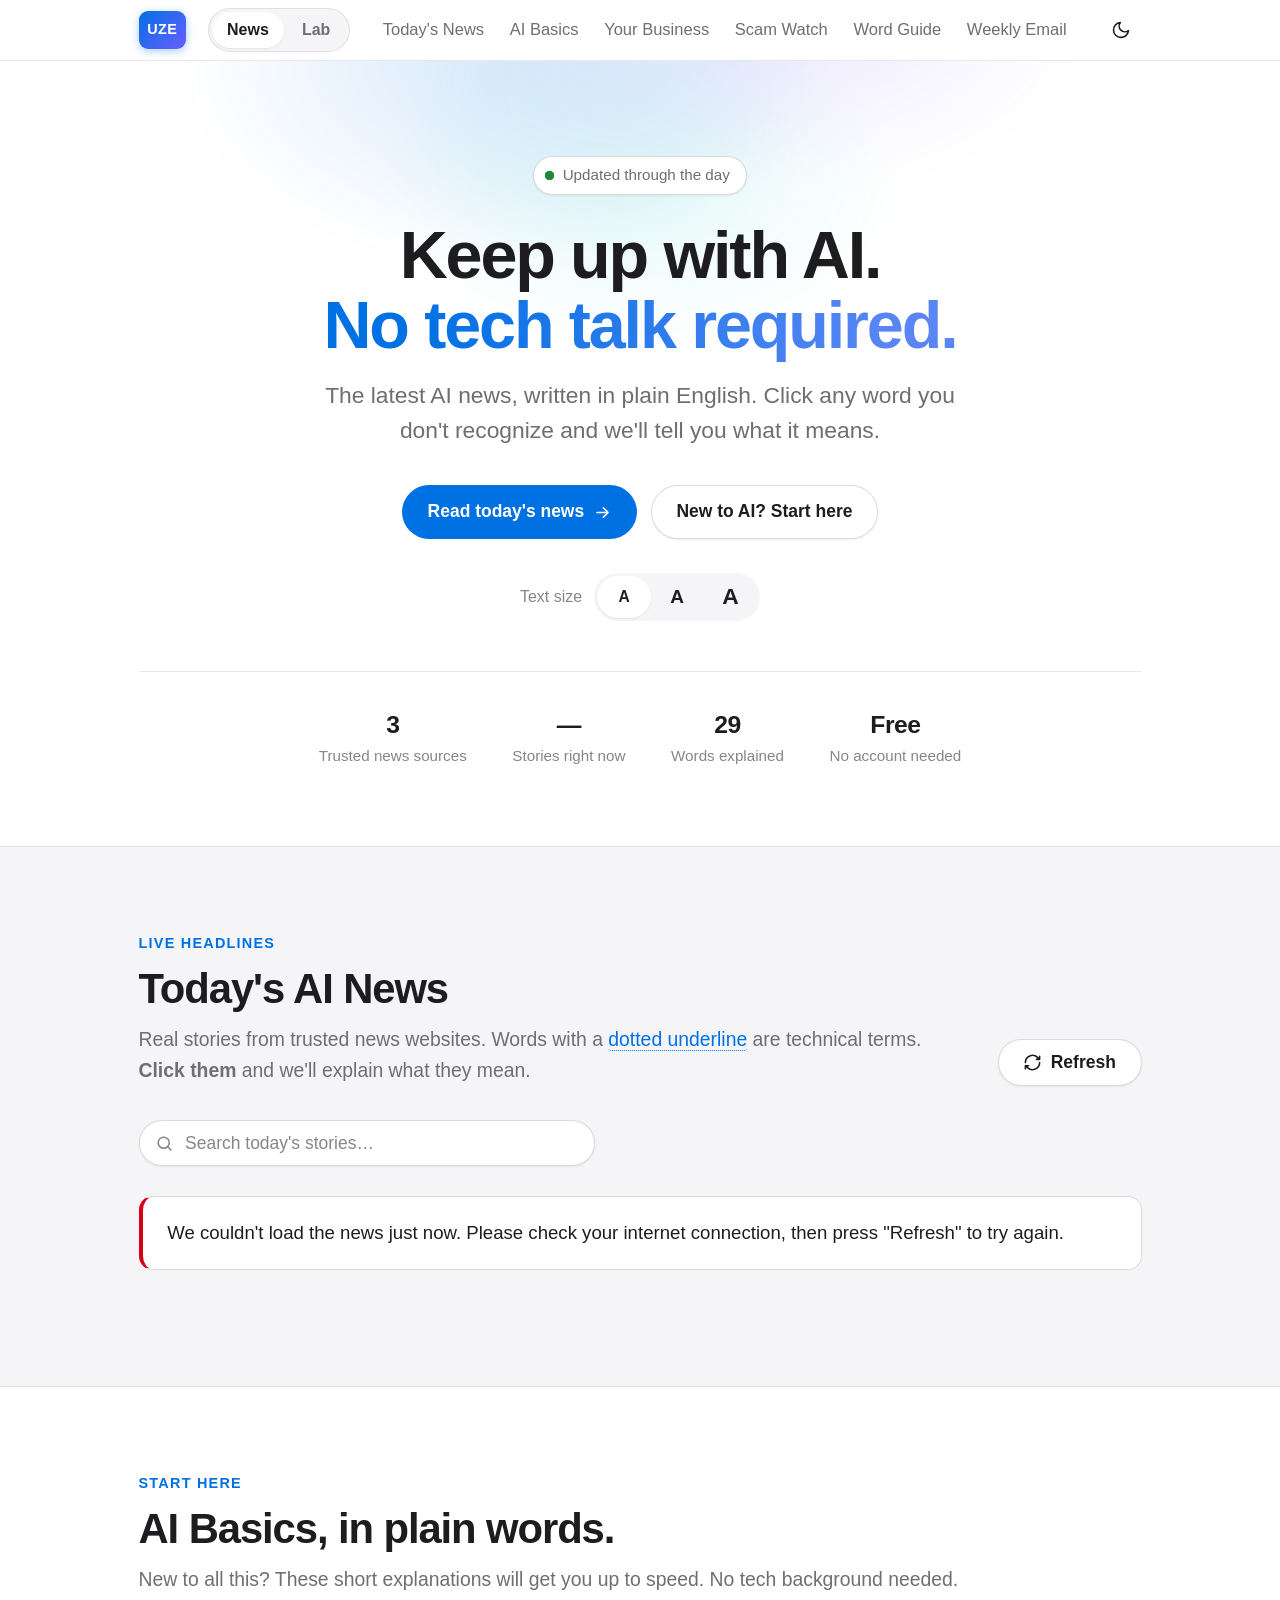
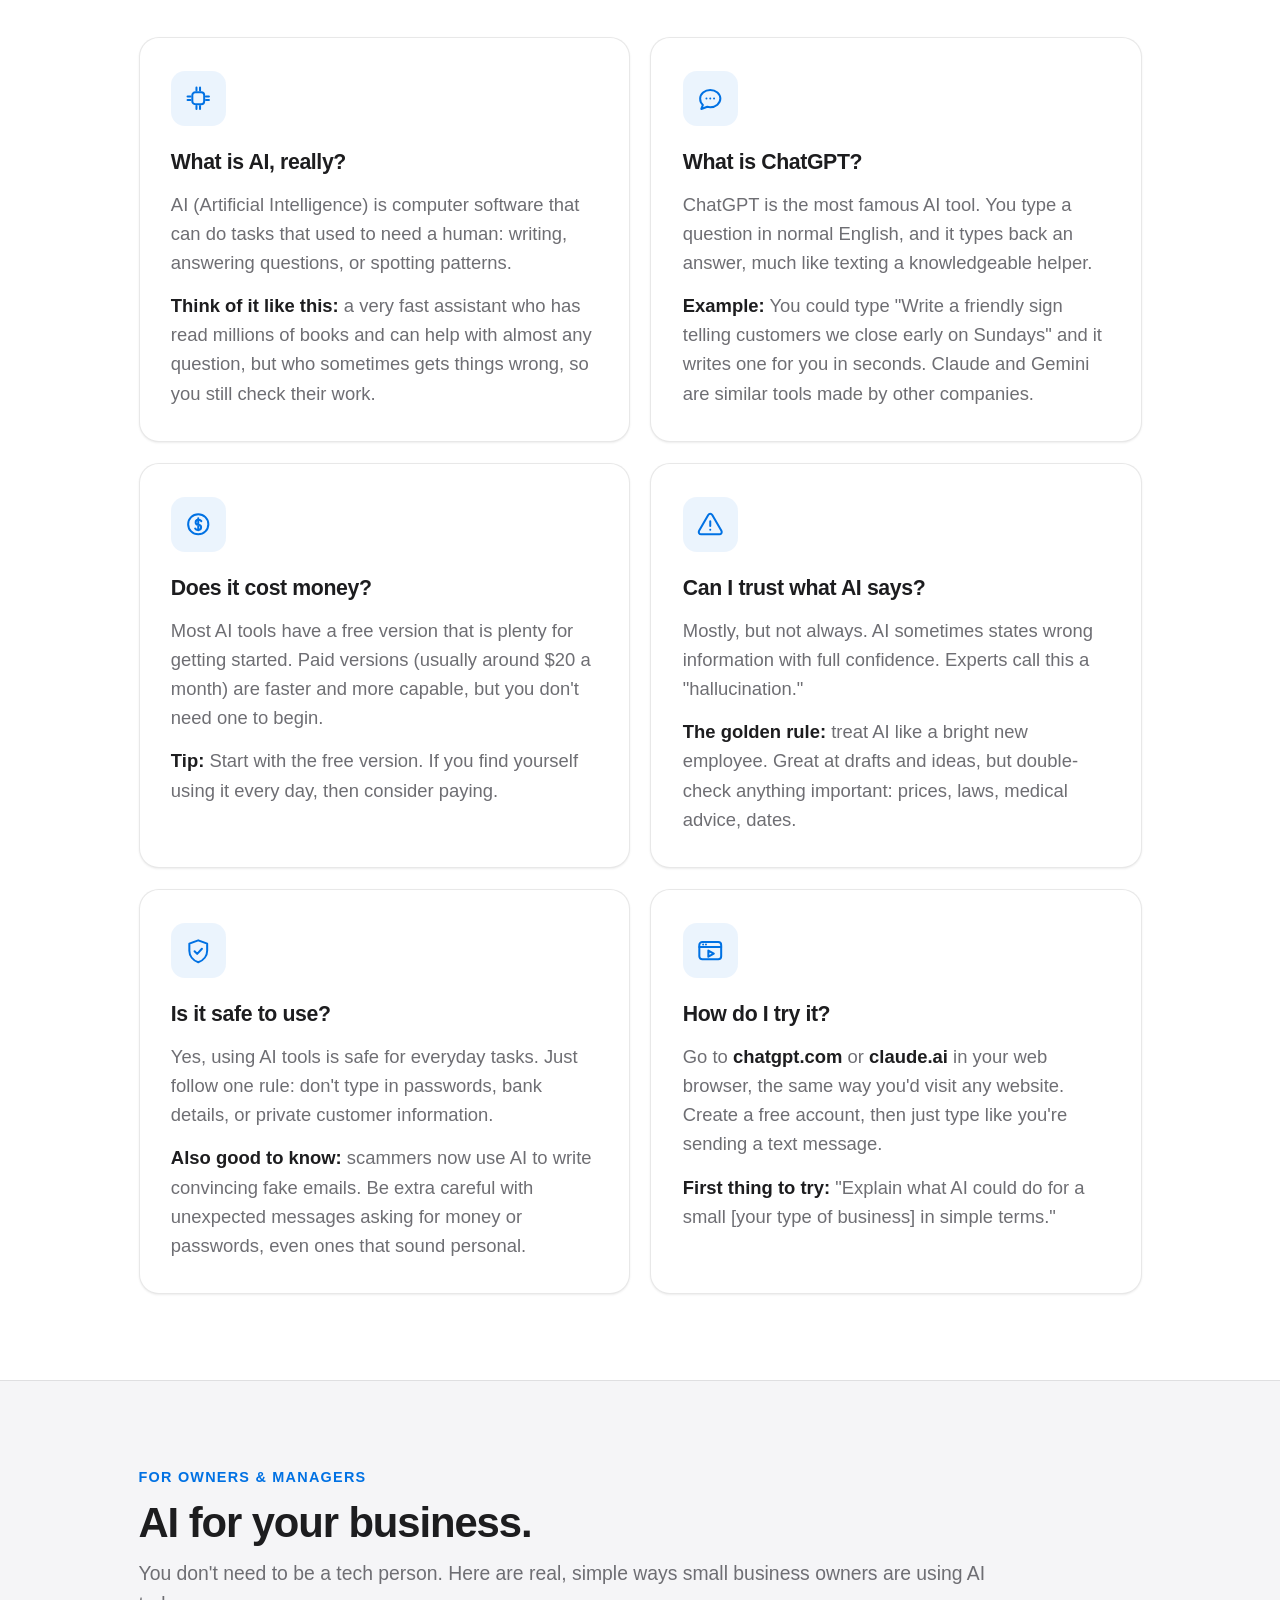
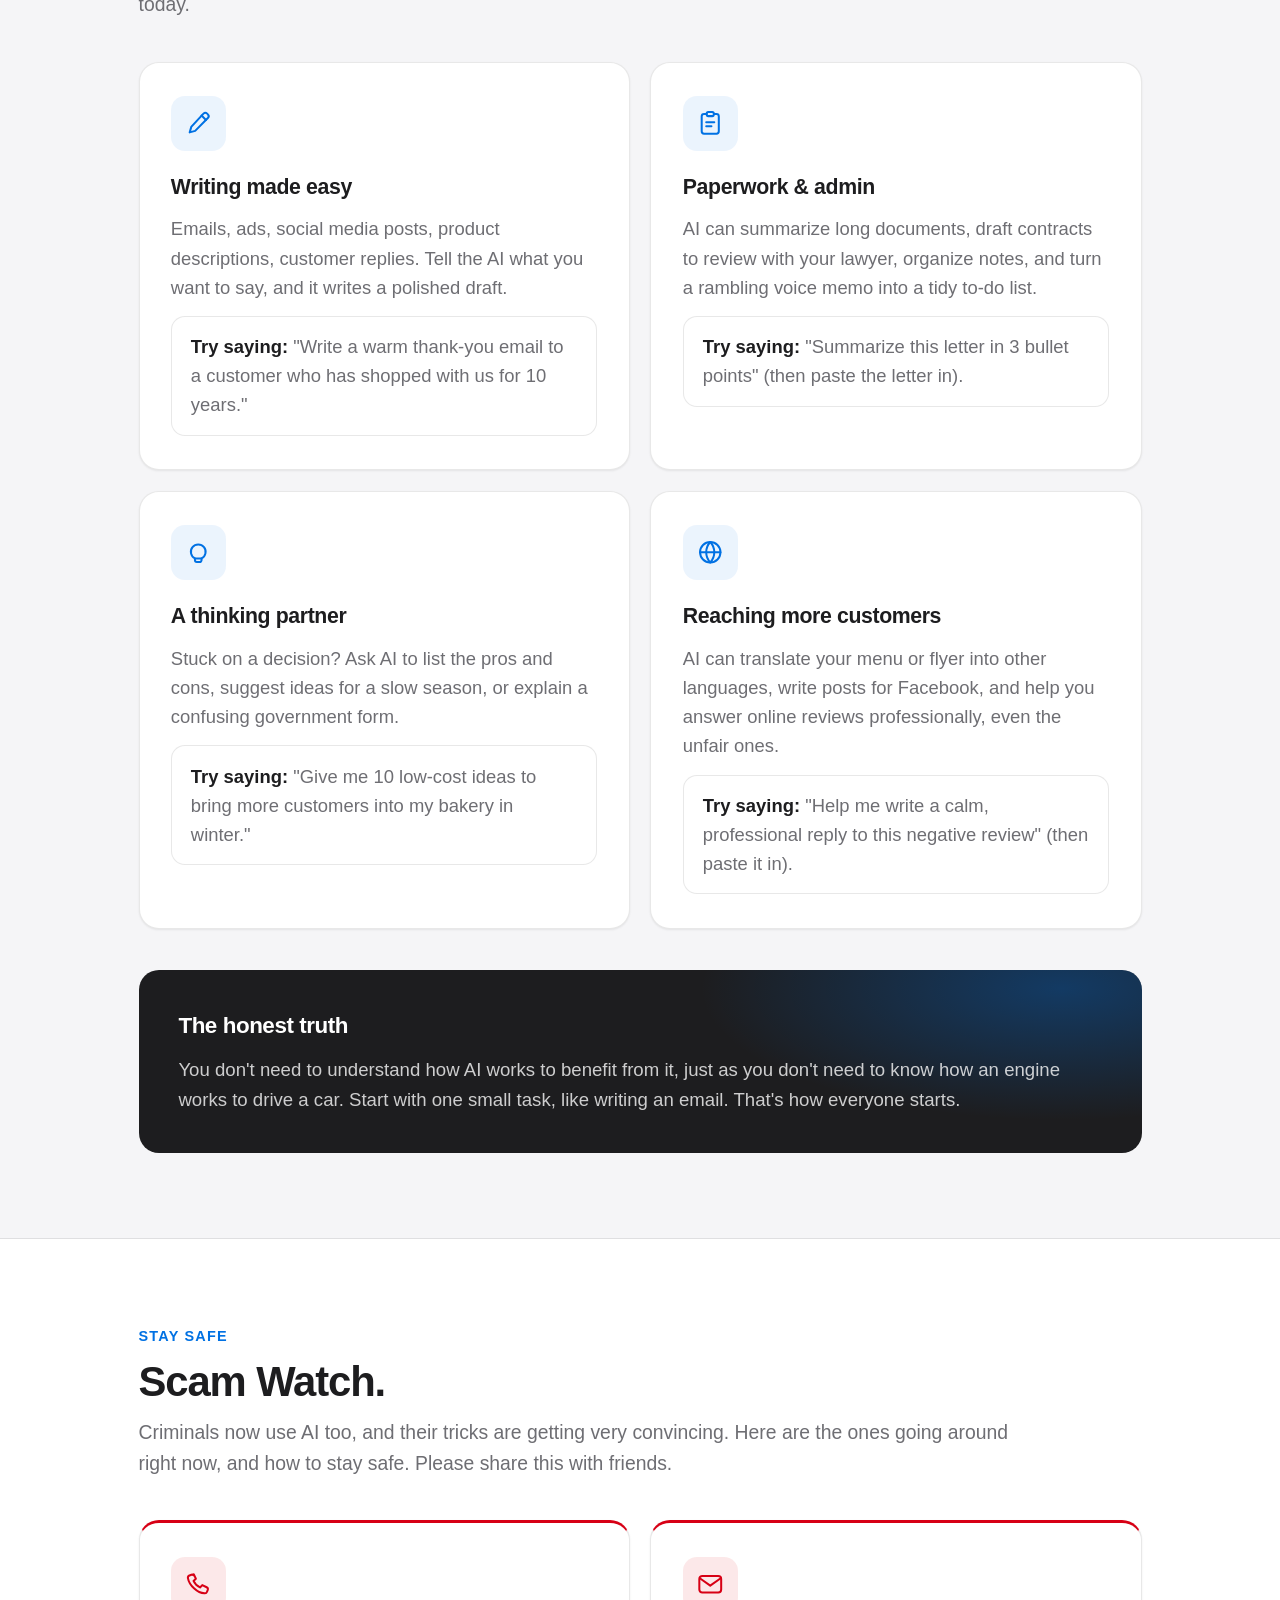
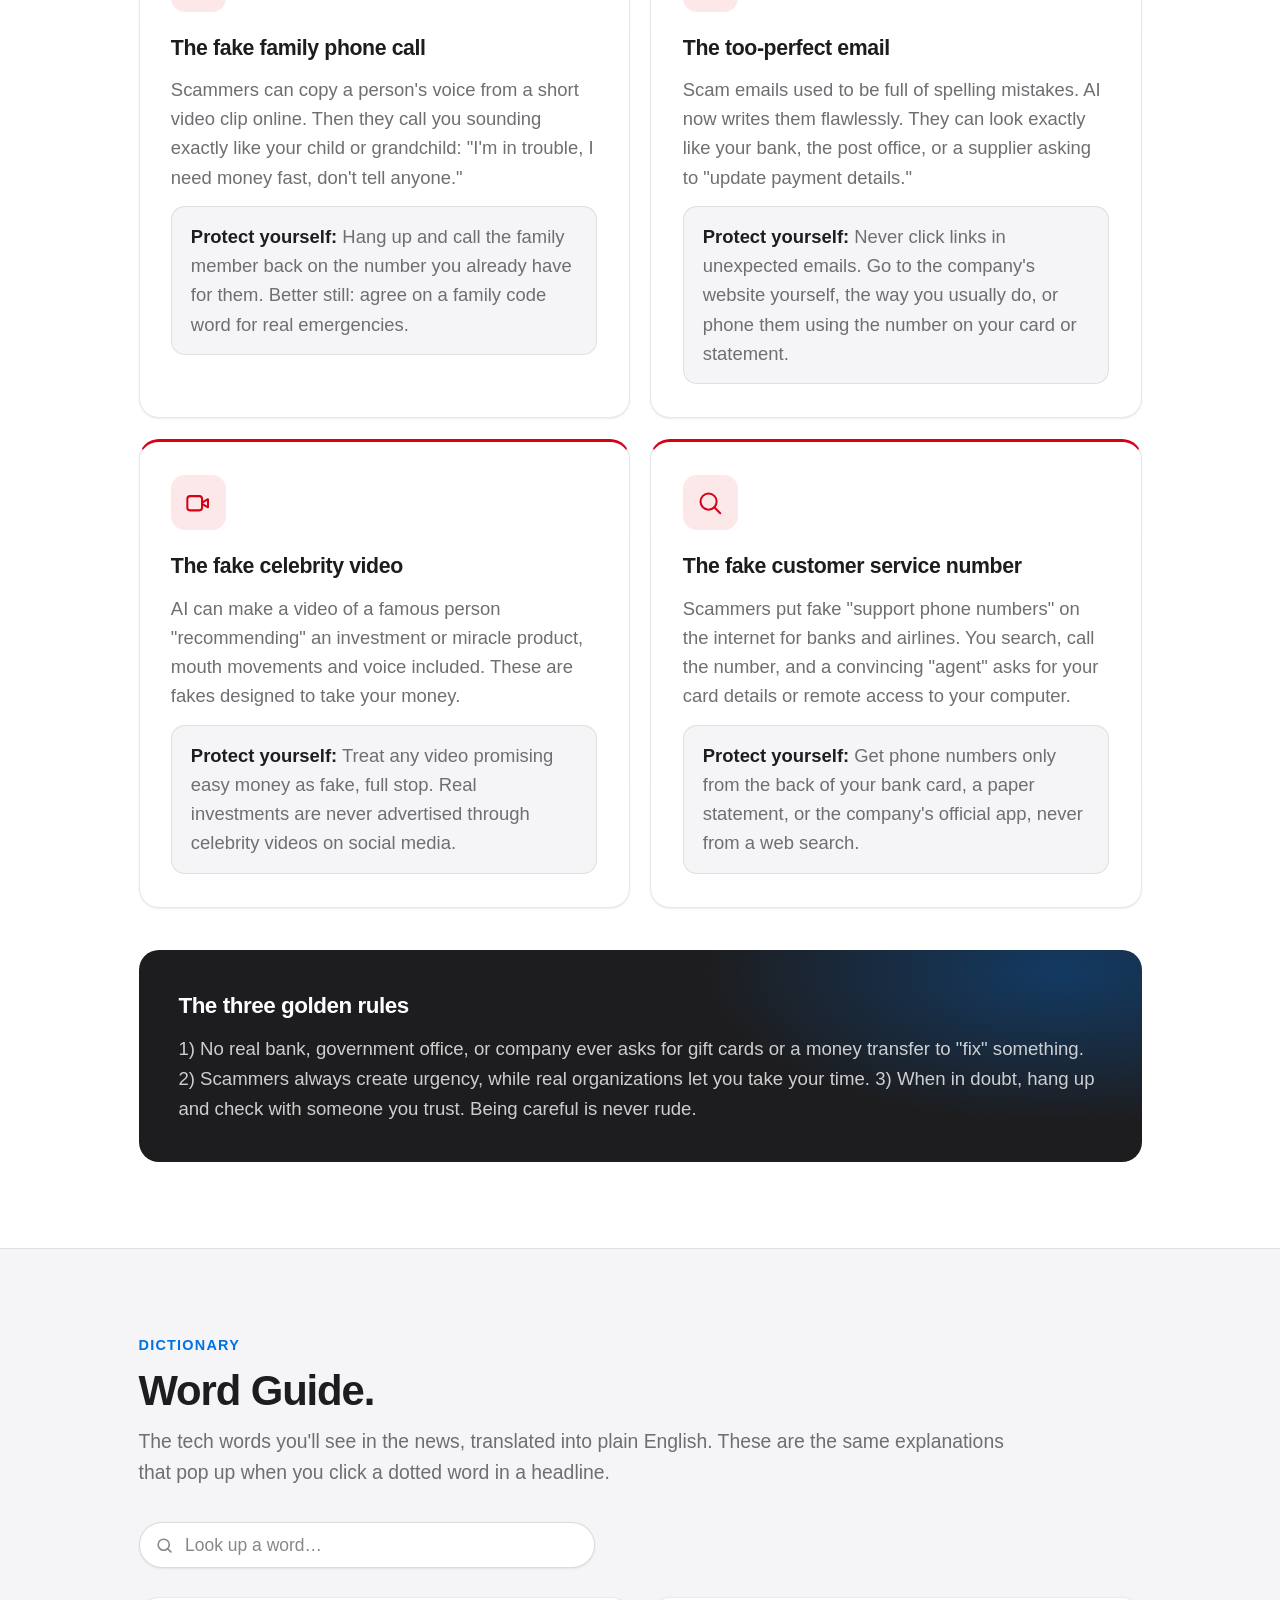
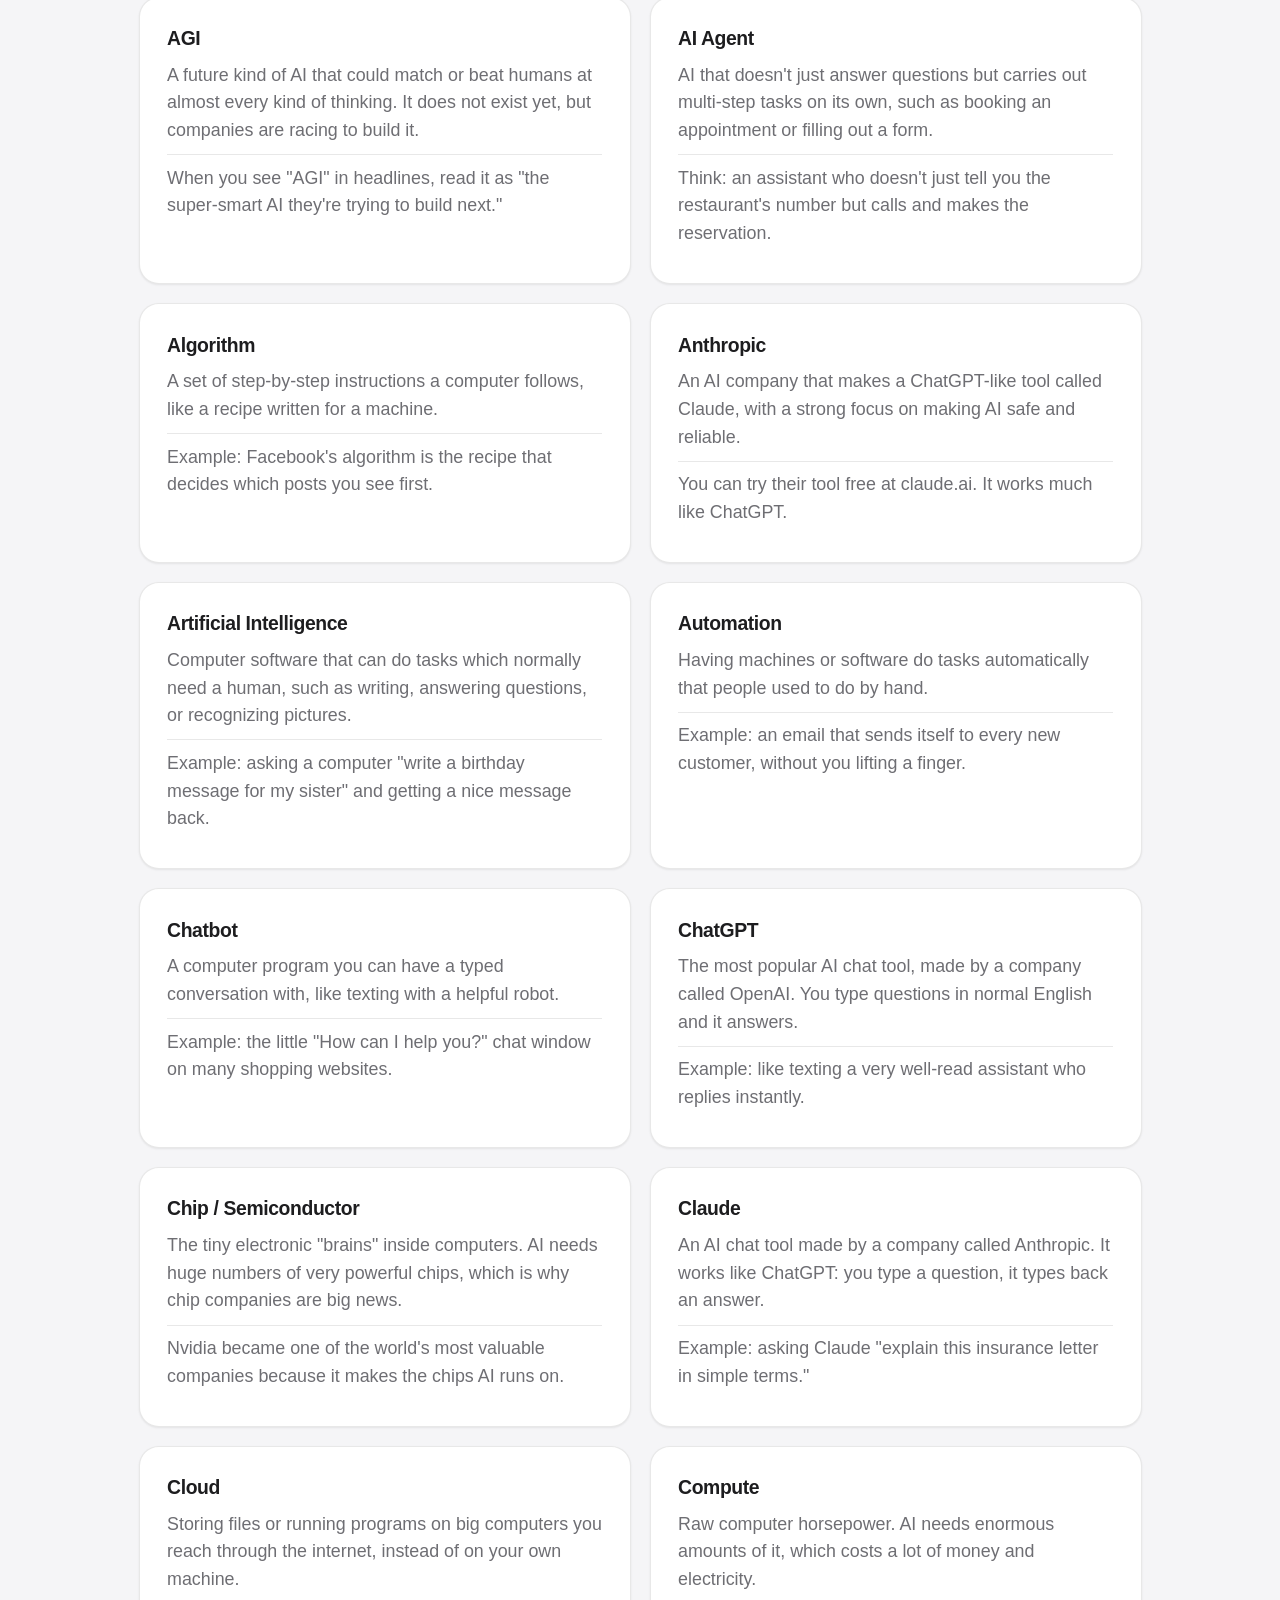
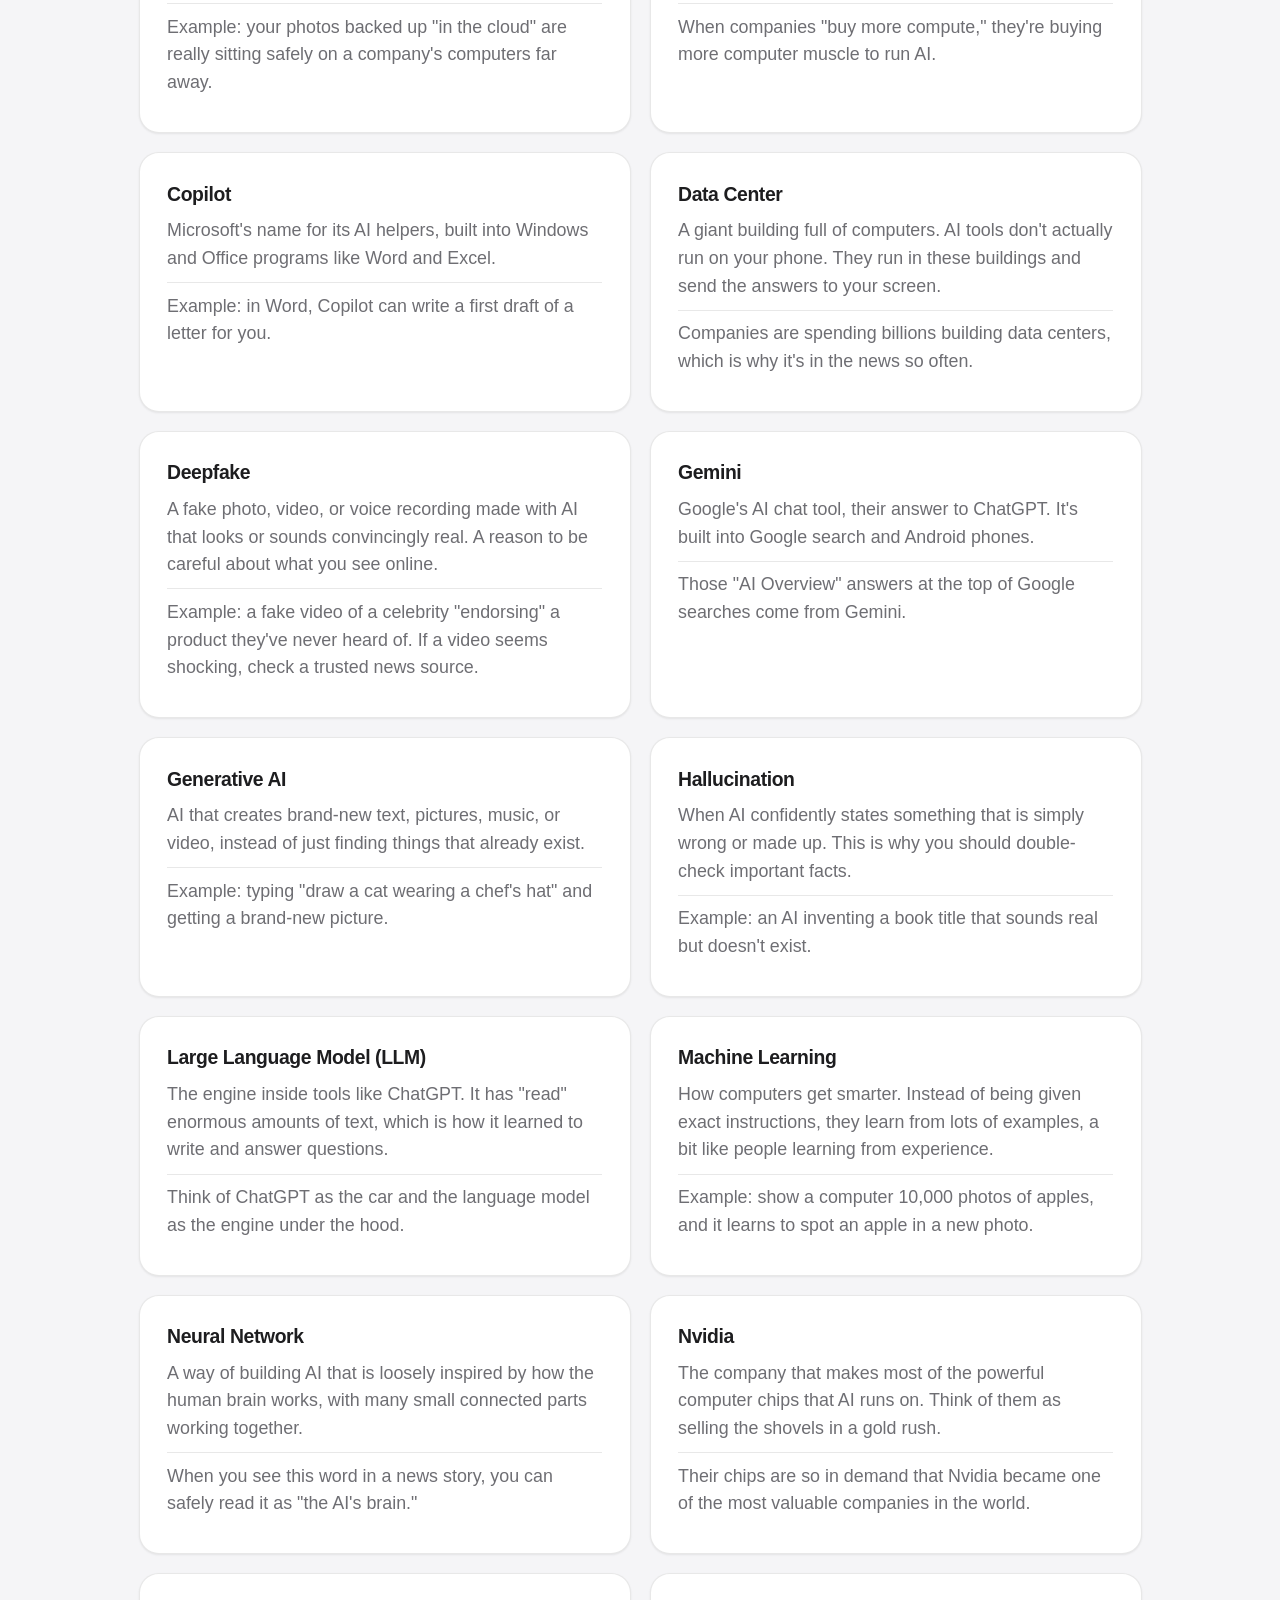
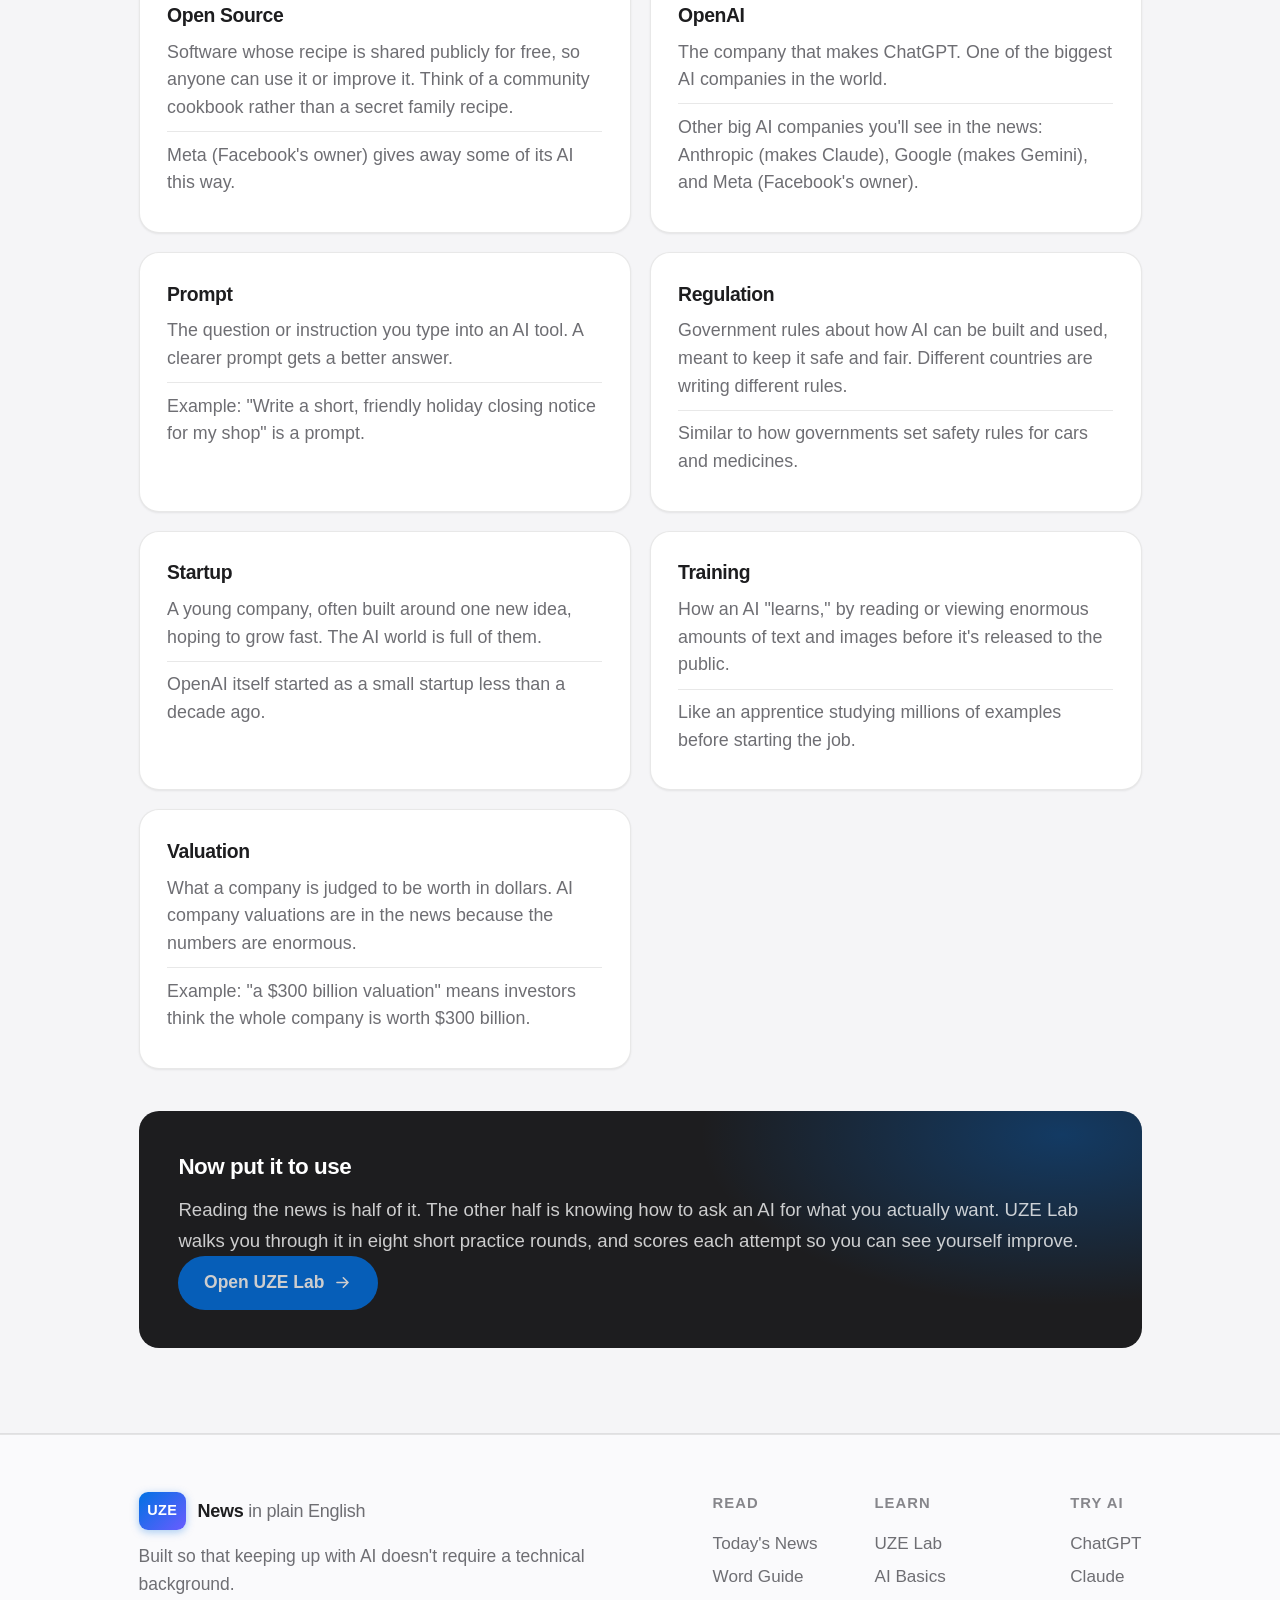
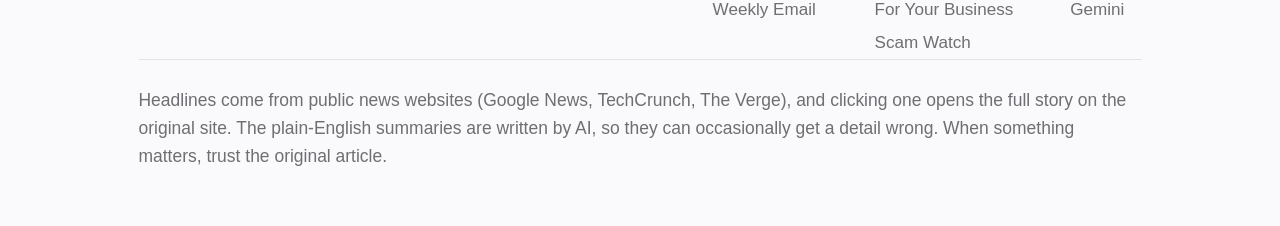
==== commit f9fa766e: "Merge the prompt practice game into the site as the UZE suite The game lived as a standalone HTML fi" ====
--- a/index.html
+++ b/index.html
@@ -3,7 +3,7 @@
 <head>
   <meta charset="UTF-8">
   <meta name="viewport" content="width=device-width, initial-scale=1.0">
-  <title>AI News in Plain English</title>
+  <title>UZE News: AI news in plain English</title>
   <meta name="description" content="The latest AI news explained in simple, everyday language, for people who are new to technology.">
   <meta name="theme-color" content="#ffffff">
   <link rel="manifest" href="manifest.json">
@@ -26,10 +26,15 @@
 
   <nav class="site-nav" aria-label="Main sections">
     <div class="container nav-inner">
-      <a class="nav-brand" href="index.html">
-        <span class="brand-mark" aria-hidden="true">AI</span>
-        <span class="brand-text">AI News <em>in Plain English</em></span>
+      <a class="nav-brand" href="index.html" aria-label="UZE home">
+        <span class="brand-mark" aria-hidden="true">UZE</span>
+        <span class="brand-text">News <em>in plain English</em></span>
       </a>
+
+      <div class="product-switch">
+        <a href="index.html" aria-current="page">News</a>
+        <a href="lab.html">Lab</a>
+      </div>
 
       <div class="nav-links" id="nav-links">
         <a href="#news">Today's News</a>
@@ -293,6 +298,14 @@
           <strong>No match for that word</strong>
           Try part of the word instead, or clear the search to see all of them.
         </p>
+
+        <div class="callout reveal">
+          <h3>Now put it to use</h3>
+          <p>Reading the news is half of it. The other half is knowing how to ask an AI for what you actually want. UZE Lab walks you through it in eight short practice rounds, and scores each attempt so you can see yourself improve.</p>
+          <p><a class="btn" href="lab.html">Open UZE Lab
+            <svg viewBox="0 0 24 24" fill="none" stroke="currentColor" aria-hidden="true"><path d="M5 12h14M13 6l6 6-6 6" stroke-linecap="round" stroke-linejoin="round"/></svg>
+          </a></p>
+        </div>
       </div>
     </section>
 
@@ -303,8 +316,8 @@
       <div class="footer-grid">
         <div class="footer-brand">
           <a class="nav-brand" href="index.html">
-            <span class="brand-mark" aria-hidden="true">AI</span>
-            <span class="brand-text">AI News <em>in Plain English</em></span>
+            <span class="brand-mark" aria-hidden="true">UZE</span>
+            <span class="brand-text">News <em>in plain English</em></span>
           </a>
           <p>Built so that keeping up with AI doesn't require a technical background.</p>
         </div>
@@ -317,6 +330,7 @@
           </div>
           <div class="footer-col">
             <h4>Learn</h4>
+            <a href="lab.html">UZE Lab</a>
             <a href="#basics">AI Basics</a>
             <a href="#business">For Your Business</a>
             <a href="#scams">Scam Watch</a>
--- a/styles.css
+++ b/styles.css
@@ -19,6 +19,8 @@
   --accent-wash:rgba(0, 113, 227, 0.08);
   --danger:     #d70015;
   --success:    #1d8a3e;
+  --warn:       #b35c00;
+  --violet:     #6a5cff;
   --hairline:   rgba(0, 0, 0, 0.09);
   --hairline-2: rgba(0, 0, 0, 0.14);
   --nav-bg:     rgba(255, 255, 255, 0.72);
@@ -48,6 +50,8 @@
   --accent-wash:rgba(10, 132, 255, 0.14);
   --danger:     #ff453a;
   --success:    #30d158;
+  --warn:       #ff9f0a;
+  --violet:     #8b7dff;
   --hairline:   rgba(255, 255, 255, 0.10);
   --hairline-2: rgba(255, 255, 255, 0.18);
   --nav-bg:     rgba(10, 10, 12, 0.72);
@@ -134,7 +138,7 @@
   display: flex;
   align-items: center;
   justify-content: space-between;
-  gap: 1rem;
+  gap: 0.6rem;
   min-height: 60px;
 }
 
@@ -142,29 +146,100 @@
 .nav-brand:hover { text-decoration: none; }
 .brand-mark {
   display: grid; place-items: center;
-  width: 2rem; height: 2rem;
+  height: 2rem; padding: 0 0.46rem;
   border-radius: 9px;
   background: linear-gradient(135deg, var(--accent), #6a5cff);
   color: #fff;
-  font-size: 0.78rem; font-weight: 700; letter-spacing: -0.02em;
+  font-size: 0.76rem; font-weight: 700; letter-spacing: 0.03em;
   box-shadow: 0 2px 8px rgba(0, 113, 227, 0.35);
 }
 .brand-text { font-weight: 650; font-size: 0.95rem; letter-spacing: -0.015em; line-height: 1.15; }
 .brand-text em { font-style: normal; color: var(--ink-2); font-weight: 400; }
-
-.nav-links { display: flex; align-items: center; gap: 0.15rem; }
+/* The bar has no room for a tagline once the News/Lab switch is in it, and the
+   switch already says which half of the suite you are on. Footer keeps it. */
+.site-nav .brand-text { display: none; }
+
+/* News / Lab switch: the two halves of the suite */
+.product-switch {
+  display: flex;
+  gap: 0.15rem;
+  padding: 0.16rem;
+  border-radius: var(--radius-pill);
+  background: var(--surface-2);
+  border: 1px solid var(--hairline);
+  flex-shrink: 0;
+}
+.product-switch a {
+  padding: 0.3rem 0.8rem;
+  border-radius: var(--radius-pill);
+  font-size: 0.84rem;
+  font-weight: 550;
+  color: var(--ink-2);
+  white-space: nowrap;
+  transition: background 0.2s var(--ease), color 0.2s var(--ease), box-shadow 0.2s var(--ease);
+}
+.product-switch a:hover { color: var(--ink); text-decoration: none; }
+.product-switch a[aria-current="page"] {
+  background: var(--surface);
+  color: var(--ink);
+  font-weight: 650;
+  box-shadow: var(--shadow-sm);
+}
+
+/* Section links. The drawer is the default state, not the mobile exception: at
+   the large text sizes this site offers, six links cannot fit in the bar at any
+   viewport width. The row below re-enables them only when they genuinely fit. */
+.nav-links {
+  display: flex;
+  position: fixed;
+  inset: 60px 0 auto 0;
+  flex-direction: column;
+  align-items: stretch;
+  gap: 0.1rem;
+  background: var(--bg);
+  border-bottom: 1px solid var(--hairline);
+  padding: 0.8rem 1.2rem 1.4rem;
+  box-shadow: var(--shadow-lg);
+  transform: translateY(-110%);
+  opacity: 0;
+  visibility: hidden;
+  transition: transform 0.32s var(--ease), opacity 0.25s var(--ease), visibility 0.32s;
+}
+.nav-links.open { transform: translateY(0); opacity: 1; visibility: visible; }
 .nav-links a {
   display: block;
-  padding: 0.42rem 0.72rem;
-  border-radius: var(--radius-pill);
-  color: var(--ink-2);
-  font-size: 0.87rem;
+  padding: 0.75rem 0.9rem;
+  border-radius: var(--radius-sm);
+  color: var(--ink-2);
+  font-size: 1rem;
   font-weight: 500;
   white-space: nowrap;
   transition: background 0.2s var(--ease), color 0.2s var(--ease);
 }
 .nav-links a:hover { background: var(--surface-2); color: var(--ink); text-decoration: none; }
 .nav-links a.active { color: var(--ink); background: var(--surface-2); font-weight: 600; }
+
+@media (min-width: 1041px) {
+  html[data-size="normal"] .nav-toggle { display: none; }
+  html[data-size="normal"] .nav-links {
+    position: static;
+    flex-direction: row;
+    align-items: center;
+    gap: 0.15rem;
+    background: none;
+    border-bottom: 0;
+    padding: 0;
+    box-shadow: none;
+    transform: none;
+    opacity: 1;
+    visibility: visible;
+  }
+  html[data-size="normal"] .nav-links a {
+    padding: 0.42rem 0.6rem;
+    border-radius: var(--radius-pill);
+    font-size: 0.87rem;
+  }
+}
 
 .nav-actions { display: flex; align-items: center; gap: 0.3rem; flex-shrink: 0; }
 
@@ -184,7 +259,7 @@
 [data-theme="dark"] .theme-toggle .icon-sun  { display: block; }
 [data-theme="dark"] .theme-toggle .icon-moon { display: none; }
 
-.nav-toggle { display: none; }
+.nav-toggle { display: grid; }
 
 /* Reading progress line along the bottom of the nav */
 .scroll-progress {
@@ -197,27 +272,8 @@
   transition: width 0.1s linear;
 }
 
-/* Mobile drawer */
-@media (max-width: 900px) {
-  .nav-toggle { display: grid; }
-  .nav-links {
-    position: fixed;
-    inset: 60px 0 auto 0;
-    flex-direction: column;
-    align-items: stretch;
-    gap: 0.1rem;
-    background: var(--bg);
-    border-bottom: 1px solid var(--hairline);
-    padding: 0.8rem 1.2rem 1.4rem;
-    box-shadow: var(--shadow-lg);
-    transform: translateY(-110%);
-    opacity: 0;
-    visibility: hidden;
-    transition: transform 0.32s var(--ease), opacity 0.25s var(--ease), visibility 0.32s;
-  }
-  .nav-links.open { transform: translateY(0); opacity: 1; visibility: visible; }
-  .nav-links a { padding: 0.75rem 0.9rem; font-size: 1rem; border-radius: var(--radius-sm); }
-  .brand-text em { display: none; }
+@media (max-width: 460px) {
+  .product-switch a { padding: 0.3rem 0.7rem; font-size: 0.8rem; }
 }
 
 /* ============================================================
@@ -988,6 +1044,309 @@
 .email-preview-body a { color: #0071e3 !important; }
 
 /* ============================================================
+   UZE Lab — prompt training
+   Everything here is namespaced under .lab so it can't collide with
+   the news page, which already owns .card, .row and .badge.
+   Sizes are in rem so the text-size control still works.
+   ============================================================ */
+.lab { padding: 0 0 4rem; }
+
+/* ---------- Progress panel ---------- */
+.lab-hud {
+  background: var(--surface);
+  border: 1px solid var(--hairline);
+  border-radius: var(--radius);
+  box-shadow: var(--shadow-sm);
+  padding: 1.2rem 1.3rem;
+  margin-bottom: 1.4rem;
+}
+.lab-hud[hidden] { display: none !important; }
+.hud-top {
+  display: flex; justify-content: space-between; align-items: center;
+  gap: 0.8rem; flex-wrap: wrap; margin-bottom: 0.7rem;
+}
+.hud-step { font-size: 0.84rem; font-weight: 620; }
+.xp-label { font-size: 0.78rem; color: var(--ink-2); }
+.xp-value { font-weight: 650; color: var(--ink); }
+.xp-track {
+  height: 8px; border-radius: 6px;
+  background: var(--surface-2);
+  border: 1px solid var(--hairline);
+  overflow: hidden;
+}
+.xp-fill {
+  height: 100%; width: 0%;
+  background: linear-gradient(90deg, var(--accent), var(--violet));
+  transition: width 0.8s cubic-bezier(0.4, 1.4, 0.6, 1);
+}
+
+.lab-dots { display: flex; gap: 0.4rem; margin-top: 0.9rem; flex-wrap: wrap; }
+.lab-dot {
+  display: grid; place-items: center;
+  width: 2rem; height: 2rem;
+  border-radius: 50%;
+  border: 1.5px solid var(--hairline-2);
+  background: var(--surface-2);
+  color: var(--ink-2);
+  font-size: 0.74rem; font-weight: 620;
+  font-family: inherit;
+  cursor: pointer;
+  transition: transform 0.15s var(--ease), border-color 0.2s var(--ease),
+              background 0.2s var(--ease), color 0.2s var(--ease);
+}
+.lab-dot:hover:not(:disabled) { transform: scale(1.08); border-color: var(--accent); }
+.lab-dot:disabled { cursor: not-allowed; opacity: 0.38; }
+.lab-dot.current { border-color: var(--ink); background: var(--ink); color: var(--bg); }
+.lab-dot.done { border-color: var(--success); color: var(--success); background: var(--surface); }
+.lab-dot svg { width: 0.85rem; height: 0.85rem; stroke-width: 2.6; }
+
+.lab-badges { display: flex; gap: 0.4rem; margin-top: 0.9rem; flex-wrap: wrap; }
+.lab-badge {
+  display: inline-flex; align-items: center; gap: 0.35rem;
+  background: var(--surface-2);
+  border: 1px solid var(--hairline);
+  border-radius: var(--radius-pill);
+  padding: 0.28rem 0.7rem;
+  font-size: 0.72rem; color: var(--ink-2);
+  opacity: 0.5;
+  transition: opacity 0.3s var(--ease), background 0.3s var(--ease), color 0.3s var(--ease);
+}
+.lab-badge.earned {
+  opacity: 1; color: var(--bg);
+  background: var(--ink); border-color: var(--ink);
+}
+.lab-badge svg { width: 0.82rem; height: 0.82rem; stroke-width: 1.9; }
+
+/* ---------- Level card ---------- */
+.lab-card {
+  background: var(--surface);
+  border: 1px solid var(--hairline);
+  border-radius: var(--radius);
+  box-shadow: var(--shadow);
+  padding: 2rem 1.9rem;
+  animation: labIn 0.35s var(--ease);
+}
+@keyframes labIn { from { opacity: 0; transform: translateY(8px); } to { opacity: 1; transform: none; } }
+
+.skill-tag {
+  display: inline-block;
+  font-size: 0.68rem; font-weight: 650;
+  letter-spacing: 0.06em; text-transform: uppercase;
+  color: var(--accent-ink);
+  background: var(--accent-wash);
+  border: 1px solid var(--accent-wash);
+  padding: 0.26rem 0.7rem;
+  border-radius: var(--radius-pill);
+  margin-bottom: 0.9rem;
+}
+.lab-title { display: flex; align-items: center; gap: 0.7rem; margin: 0 0 0.3rem; }
+.lab-title h2 { margin: 0; font-size: 1.42rem; font-weight: 650; }
+.level-icon {
+  display: grid; place-items: center;
+  width: 2.5rem; height: 2.5rem;
+  flex-shrink: 0;
+  border-radius: 13px;
+  background: var(--accent-wash);
+  color: var(--accent-ink);
+}
+.level-icon svg { width: 1.35rem; height: 1.35rem; stroke-width: 1.7; }
+
+.story {
+  background: var(--surface-2);
+  border-left: 3px solid var(--accent);
+  padding: 0.9rem 1.05rem;
+  border-radius: 10px;
+  color: var(--ink-2);
+  font-size: 0.95rem;
+  line-height: 1.6;
+  margin: 1rem 0;
+}
+.task { font-size: 1rem; line-height: 1.62; margin: 1rem 0 1.1rem; }
+.task i { color: var(--ink-2); }
+
+.lab-textarea {
+  width: 100%;
+  min-height: 8.5rem;
+  background: var(--surface-2);
+  border: 1px solid var(--hairline-2);
+  border-radius: var(--radius-sm);
+  color: var(--ink);
+  padding: 0.9rem 1rem;
+  font-size: 0.97rem;
+  font-family: inherit;
+  line-height: 1.56;
+  resize: vertical;
+  outline: none;
+  transition: border-color 0.2s var(--ease), box-shadow 0.2s var(--ease);
+}
+.lab-textarea:focus { border-color: var(--accent); box-shadow: 0 0 0 4px var(--accent-wash); }
+.char-count { font-size: 0.78rem; color: var(--ink-2); text-align: right; margin-top: 0.4rem; }
+.char-count.is-error { color: var(--danger); font-weight: 600; }
+
+.lab-row { display: flex; gap: 0.6rem; flex-wrap: wrap; margin-top: 1rem; align-items: center; }
+.lab-row.center { justify-content: center; }
+
+.hint-box {
+  margin-top: 0.8rem;
+  font-size: 0.9rem;
+  color: var(--ink-2);
+  background: var(--surface-2);
+  border: 1px dashed var(--hairline-2);
+  border-radius: 10px;
+  padding: 0.8rem 0.9rem;
+}
+.hint-box[hidden] { display: none !important; }
+
+/* ---------- Score screen ---------- */
+.grade-banner { text-align: center; padding: 0.9rem 0 0.3rem; }
+.grade-title { font-size: 0.8rem; color: var(--ink-2); }
+.grade-score {
+  font-size: 2.6rem; font-weight: 700; line-height: 1.1;
+  letter-spacing: -0.03em;
+  margin: 0.2rem 0;
+}
+.grade-score span { font-size: 1.1rem; color: var(--ink-2); font-weight: 500; }
+.grade-label { font-size: 1rem; font-weight: 650; margin-bottom: 0.3rem; }
+
+.lab-stats { display: flex; flex-direction: column; gap: 0.75rem; margin: 1.2rem 0; }
+.stat-row { display: flex; align-items: center; gap: 0.7rem; }
+.stat-name { width: 6rem; flex-shrink: 0; font-size: 0.8rem; color: var(--ink-2); }
+.stat-track {
+  flex: 1; height: 8px; border-radius: 6px;
+  background: var(--surface-2);
+  border: 1px solid var(--hairline);
+  overflow: hidden;
+}
+.stat-fill { display: block; height: 100%; width: 0%; border-radius: 6px; transition: width 0.9s cubic-bezier(0.4, 1.4, 0.6, 1); }
+.stat-val { width: 2.4rem; flex-shrink: 0; text-align: right; font-size: 0.8rem; font-weight: 650; }
+
+.fb-cols { display: grid; grid-template-columns: 1fr 1fr; gap: 1.1rem; margin-top: 0.6rem; }
+.fb-col h3 {
+  font-size: 0.72rem; text-transform: uppercase; letter-spacing: 0.06em;
+  margin: 0 0 0.5rem; font-weight: 650;
+}
+.fb-col.good h3 { color: var(--success); }
+.fb-col.improve h3 { color: var(--warn); }
+.fb-col ul { margin: 0; padding-left: 1.1rem; font-size: 0.92rem; line-height: 1.58; color: var(--ink-2); }
+.fb-col li { margin-bottom: 0.35rem; }
+.fb-empty { color: var(--ink-3); font-size: 0.88rem; font-style: italic; }
+
+.example-toggle {
+  margin-top: 1.2rem;
+  border: 1px solid var(--hairline);
+  border-radius: var(--radius-sm);
+  overflow: hidden;
+}
+.example-header {
+  width: 100%;
+  display: flex; justify-content: space-between; align-items: center; gap: 0.6rem;
+  padding: 0.75rem 0.95rem;
+  background: var(--surface-2);
+  border: none;
+  font-family: inherit;
+  font-size: 0.88rem; font-weight: 620;
+  color: var(--accent-ink);
+  cursor: pointer;
+  text-align: left;
+}
+.example-header svg { width: 0.9rem; height: 0.9rem; stroke-width: 2.2; transition: transform 0.25s var(--ease); }
+.example-header[aria-expanded="true"] svg { transform: rotate(180deg); }
+.example-body {
+  padding: 0.9rem 0.95rem;
+  font-size: 0.92rem; line-height: 1.62;
+  color: var(--ink-2);
+  background: var(--surface);
+  border-top: 1px solid var(--hairline);
+  white-space: pre-wrap;
+}
+.example-body[hidden] { display: none !important; }
+
+.principle-note {
+  margin-top: 1.1rem;
+  font-size: 0.9rem; line-height: 1.6;
+  color: var(--ink-2);
+  background: var(--accent-wash);
+  border: 1px solid var(--accent-wash);
+  border-radius: 10px;
+  padding: 0.8rem 0.9rem;
+}
+.principle-note strong { color: var(--ink); }
+
+/* ---------- Start screen ---------- */
+.lab-path {
+  display: flex; align-items: center;
+  max-width: 30rem; margin: 0 auto 1.8rem;
+}
+.path-node {
+  display: grid; place-items: center;
+  width: 2.3rem; height: 2.3rem; flex-shrink: 0;
+  border-radius: 50%;
+  background: var(--surface-2);
+  border: 1px solid var(--hairline-2);
+  color: var(--ink-2);
+  transition: transform 0.15s var(--ease), border-color 0.2s var(--ease), color 0.2s var(--ease);
+}
+.path-node svg { width: 1.1rem; height: 1.1rem; stroke-width: 1.8; }
+.path-node:hover { transform: scale(1.12); border-color: var(--accent); color: var(--accent-ink); }
+.path-line { flex: 1; min-width: 6px; height: 1px; background: var(--hairline-2); }
+
+.lab-start { text-align: center; }
+.lab-start .intro-stats {
+  display: flex; justify-content: center; flex-wrap: wrap;
+  gap: 0.8rem; margin: 0 0 1.6rem;
+}
+.intro-stat {
+  background: var(--surface-2);
+  border: 1px solid var(--hairline);
+  border-radius: var(--radius-sm);
+  padding: 0.75rem 1rem;
+  min-width: 6.5rem;
+}
+.intro-stat b { display: block; font-size: 1.15rem; font-weight: 700; color: var(--accent-ink); }
+.intro-stat span {
+  display: block; font-size: 0.68rem; color: var(--ink-2);
+  text-transform: uppercase; letter-spacing: 0.06em; margin-top: 0.1rem;
+}
+.lab-meta { font-size: 0.8rem; color: var(--ink-2); margin-top: 1.1rem; }
+
+/* ---------- Certificate ---------- */
+.cert { text-align: center; }
+.cert-icon {
+  display: grid; place-items: center;
+  width: 3.6rem; height: 3.6rem;
+  margin: 0 auto 0.8rem;
+  border-radius: 18px;
+  background: var(--accent-wash);
+  color: var(--accent-ink);
+}
+.cert-icon svg { width: 2rem; height: 2rem; stroke-width: 1.6; }
+.cert h2 { margin: 0 0 0.4rem; font-size: 1.5rem; font-weight: 650; }
+.cert-score { color: var(--ink-2); font-size: 0.92rem; margin: 0; }
+.cert-score b { color: var(--ink); }
+.cert .lab-badges { justify-content: center; margin: 1.2rem 0; }
+
+/* ---------- Confetti ---------- */
+.confetti {
+  position: fixed; top: -20px;
+  width: 8px; height: 8px;
+  border-radius: 2px;
+  pointer-events: none; z-index: 999;
+  animation: confettiFall linear forwards;
+}
+@keyframes confettiFall {
+  to { transform: translateY(100vh) rotate(540deg); opacity: 0.15; }
+}
+
+@media (max-width: 640px) {
+  .lab-card { padding: 1.5rem 1.3rem; }
+  .fb-cols { grid-template-columns: 1fr; }
+  .lab-title h2 { font-size: 1.25rem; }
+  .stat-name { width: 4.6rem; }
+  .path-node { width: 1.9rem; height: 1.9rem; }
+  .path-node svg { width: 0.95rem; height: 0.95rem; }
+}
+
+/* ============================================================
    Scroll reveal
    ============================================================ */
 @media (prefers-reduced-motion: no-preference) {
